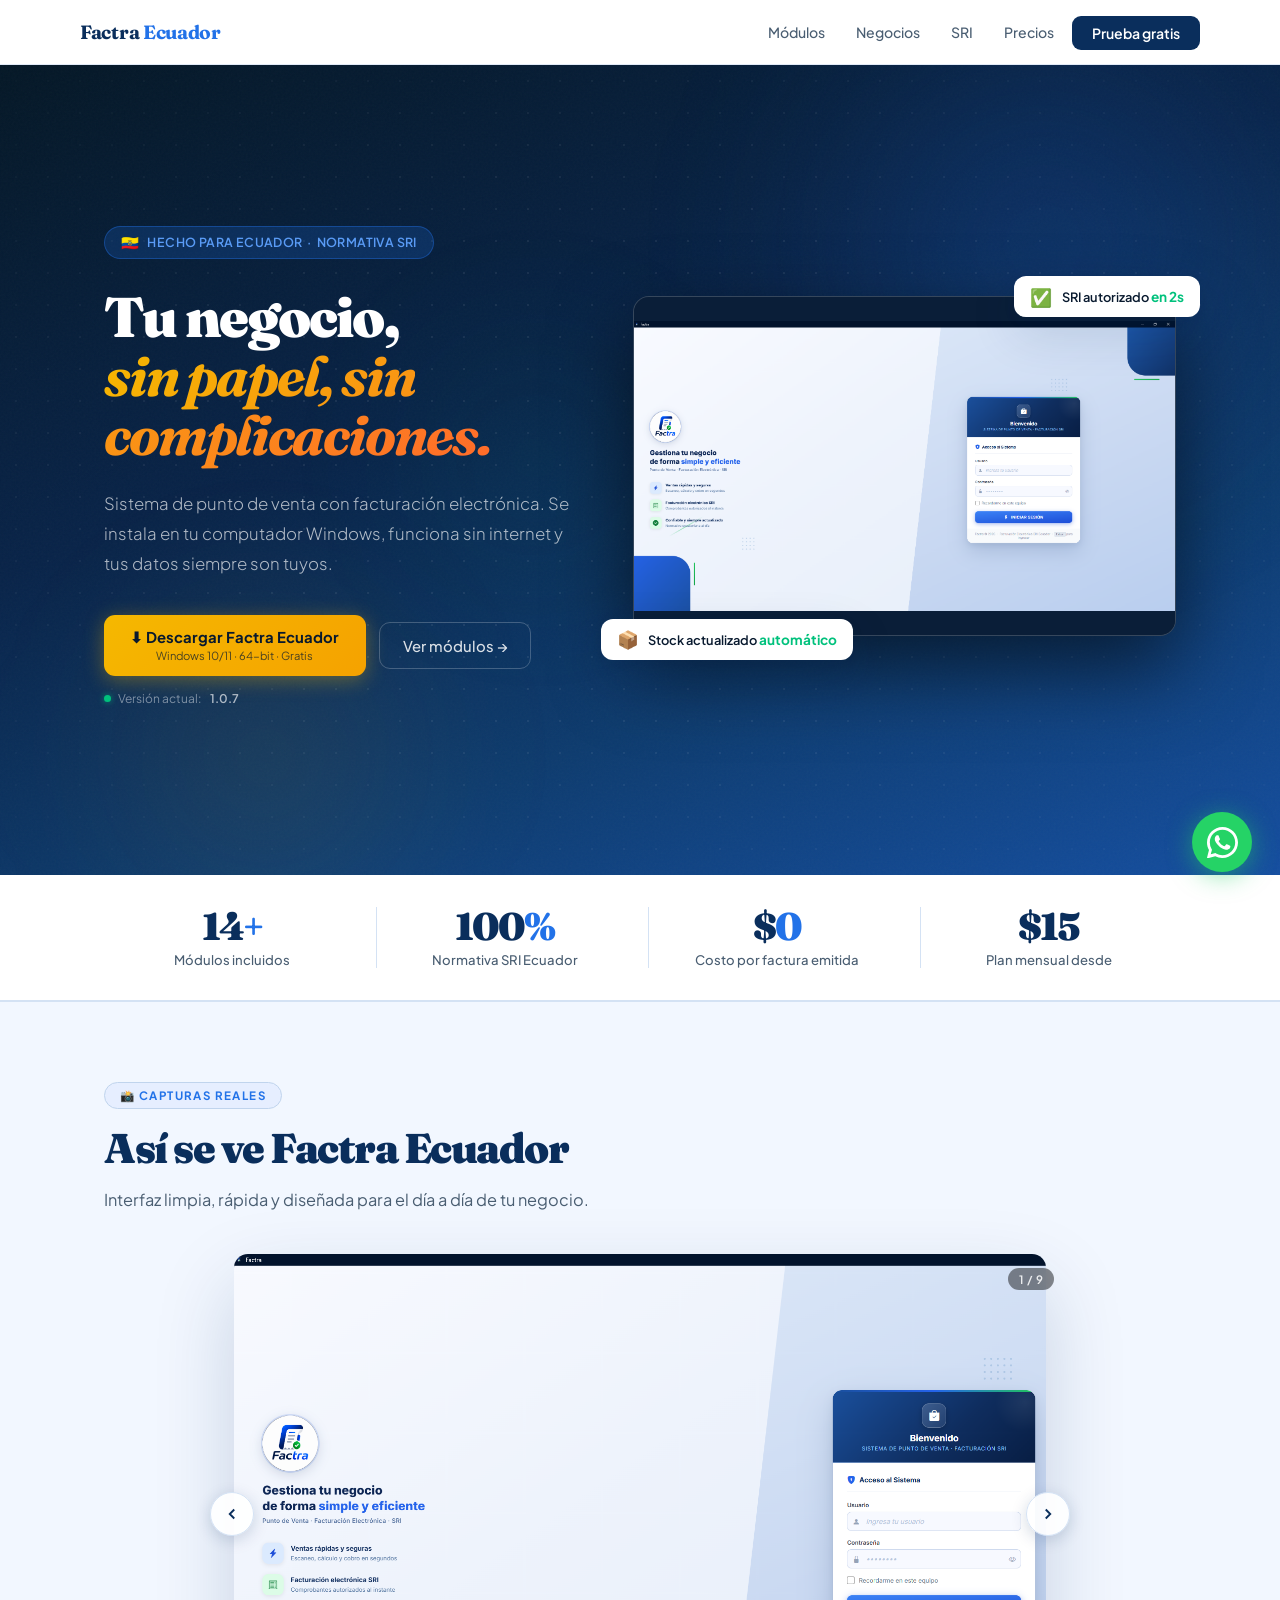
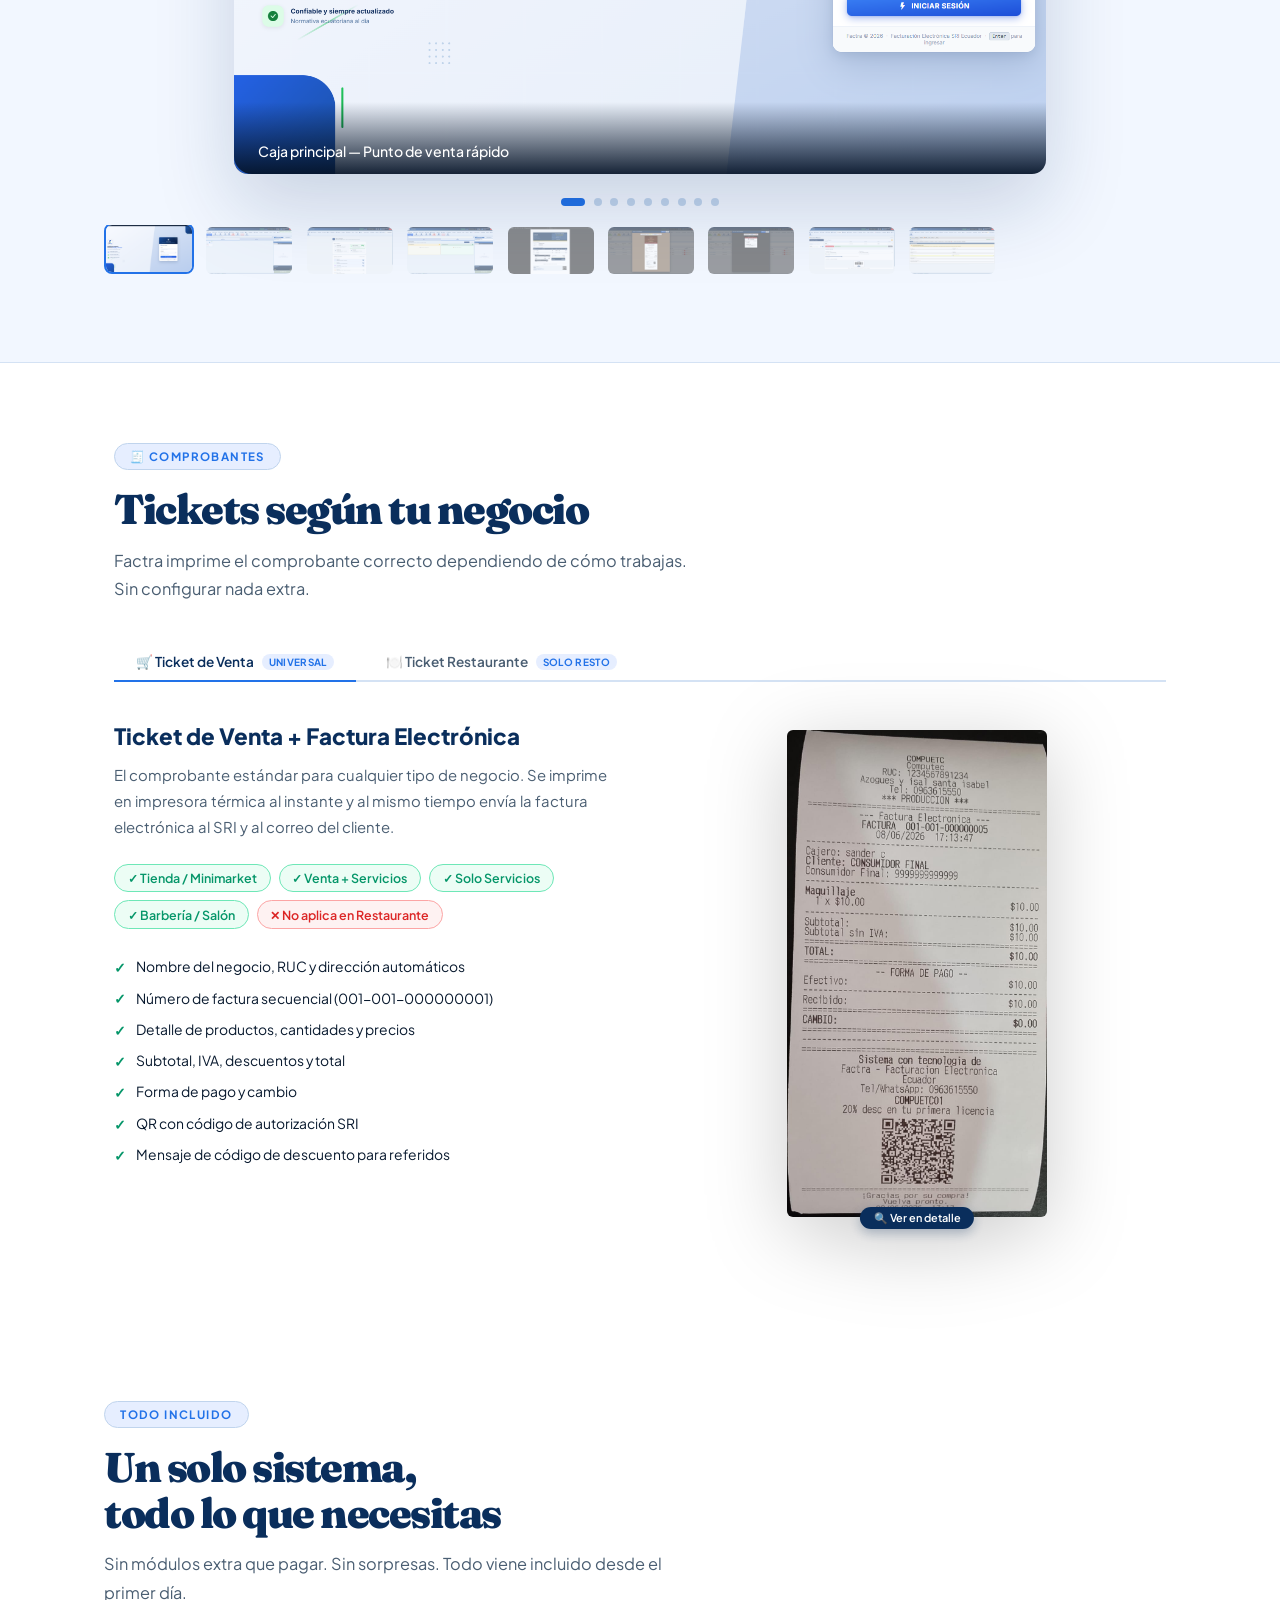
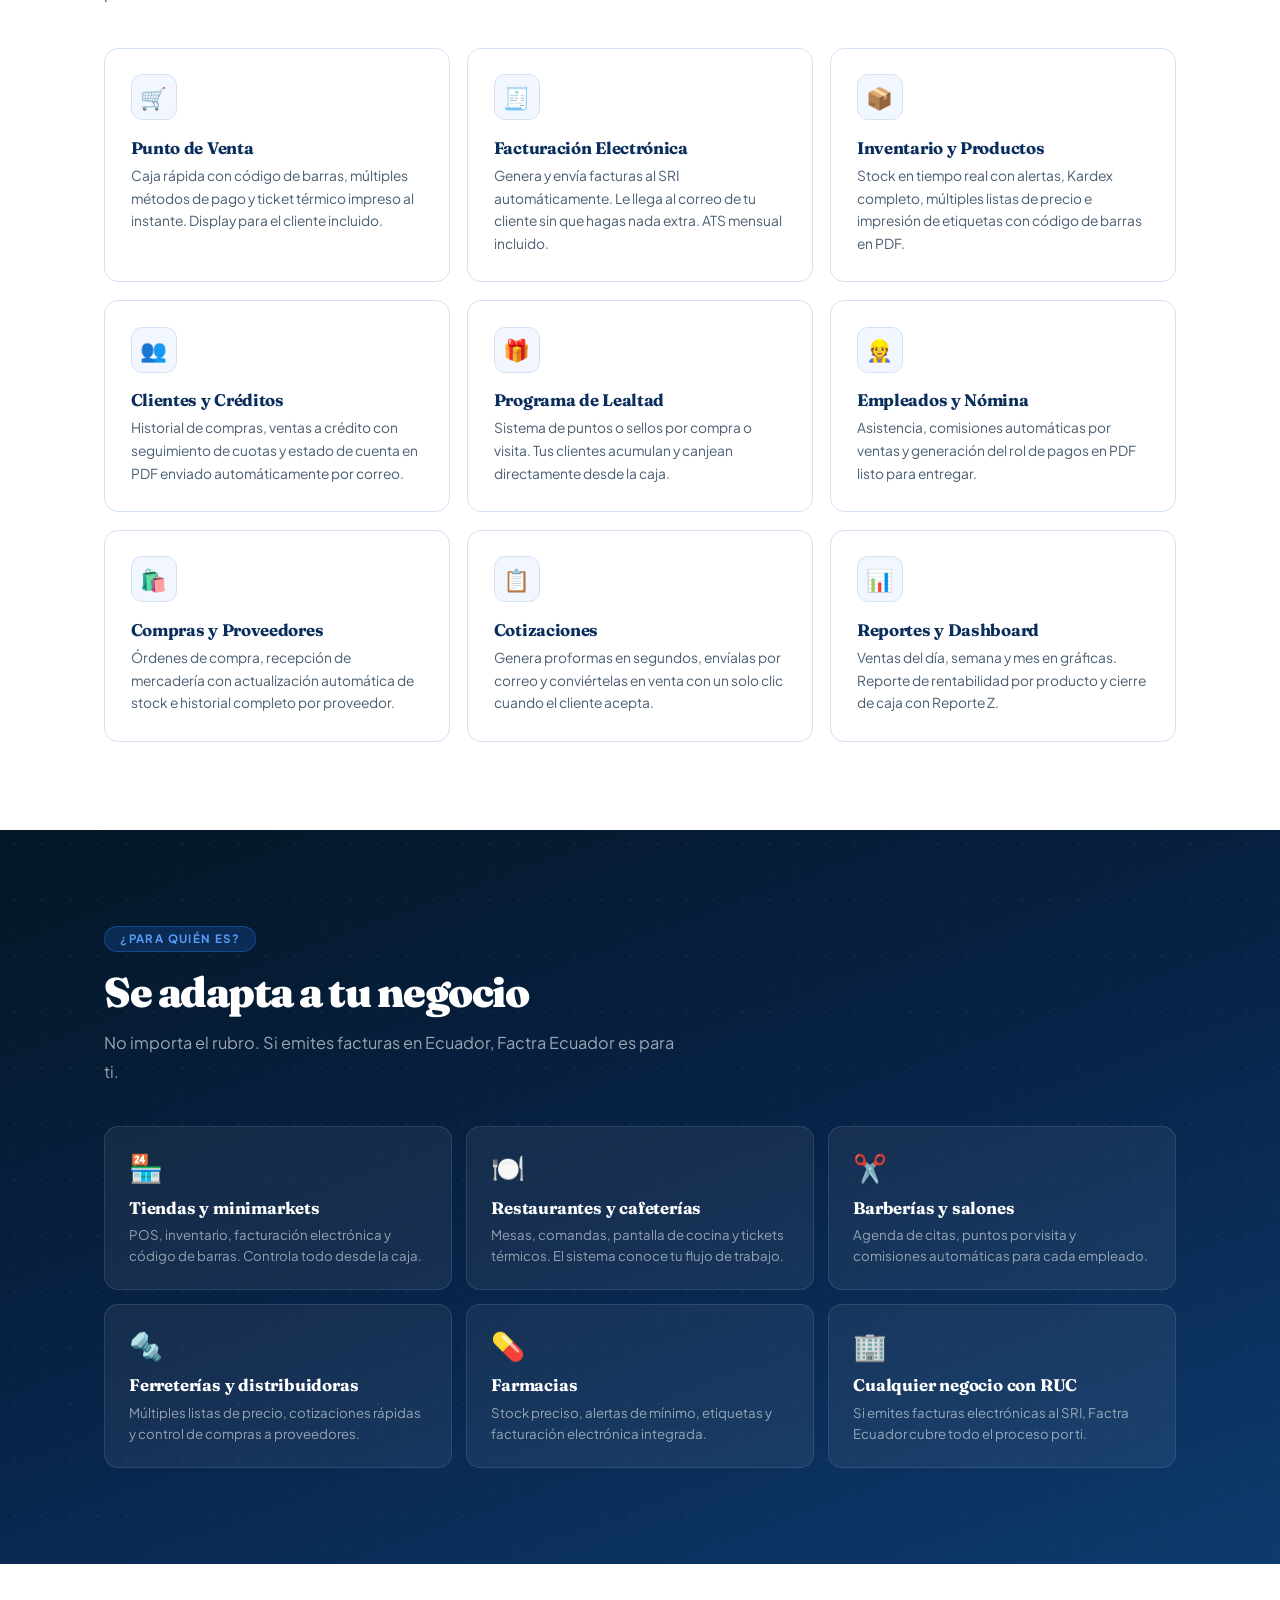
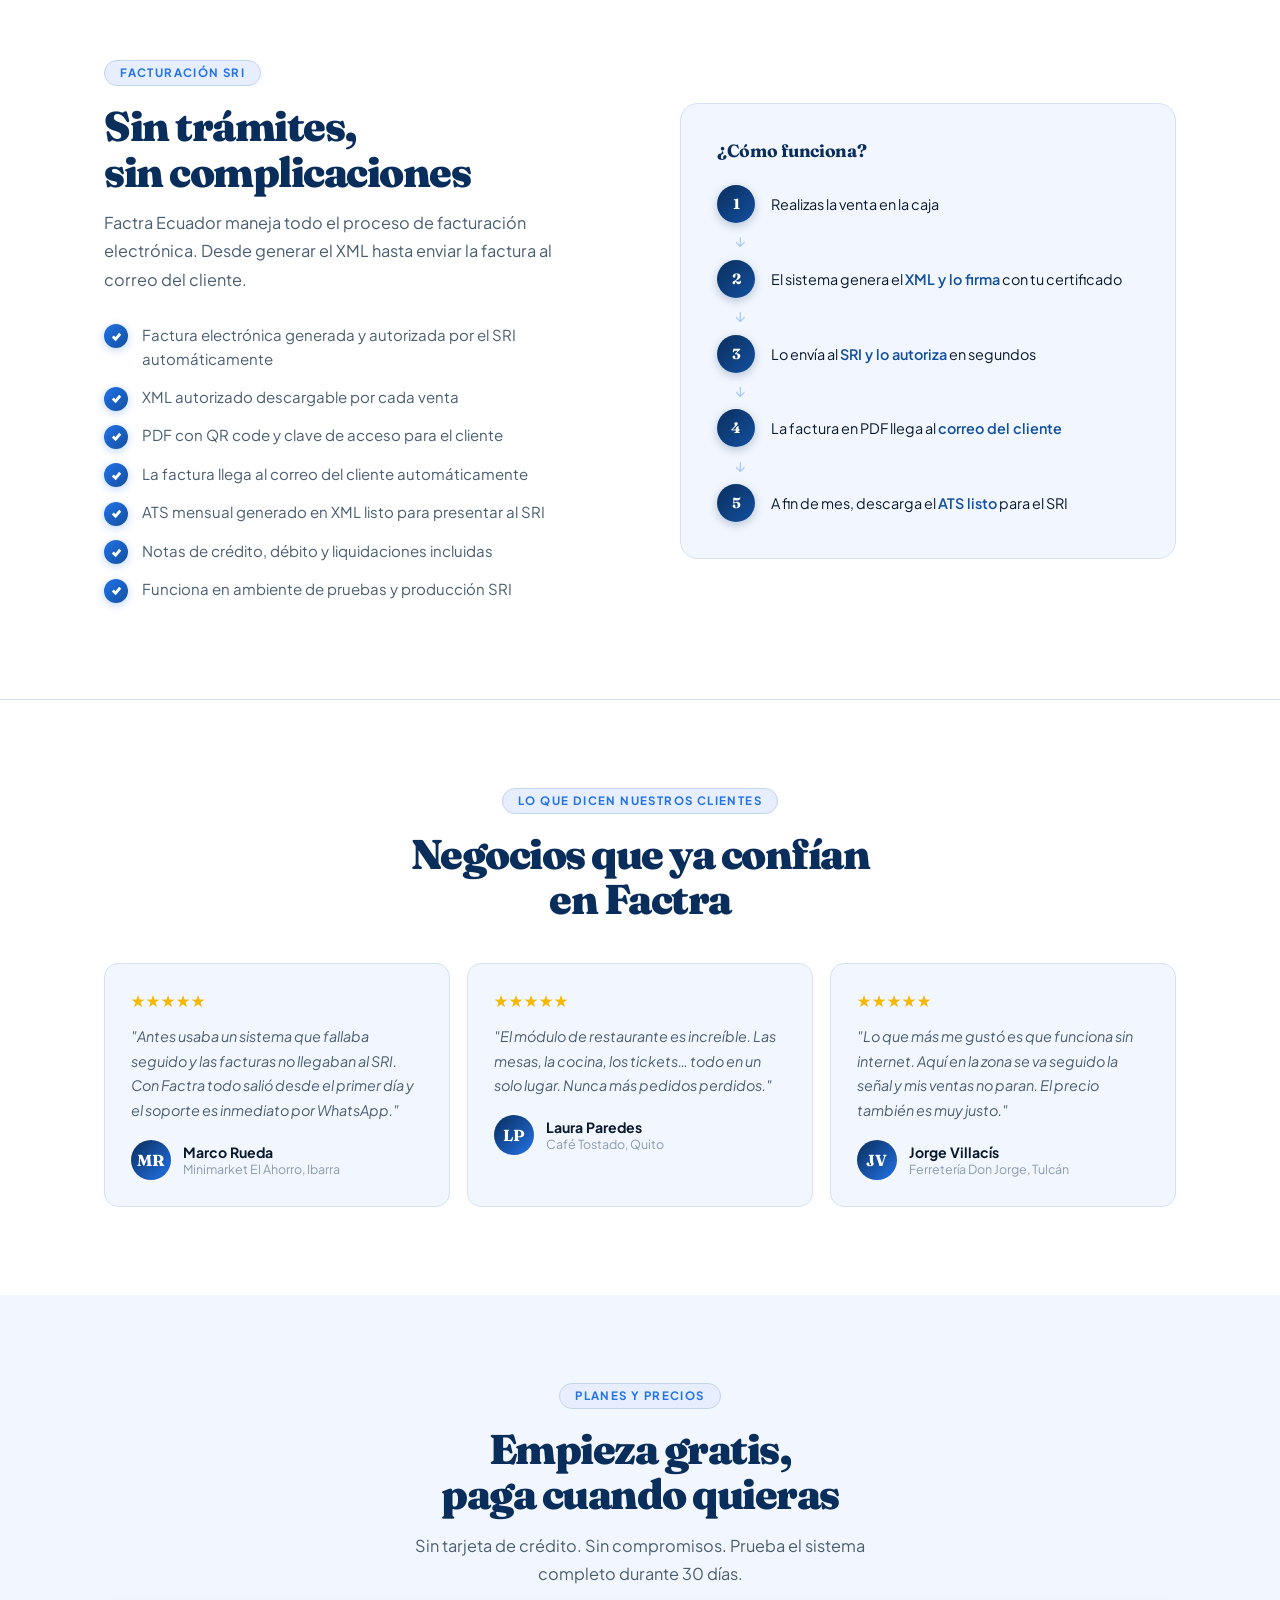
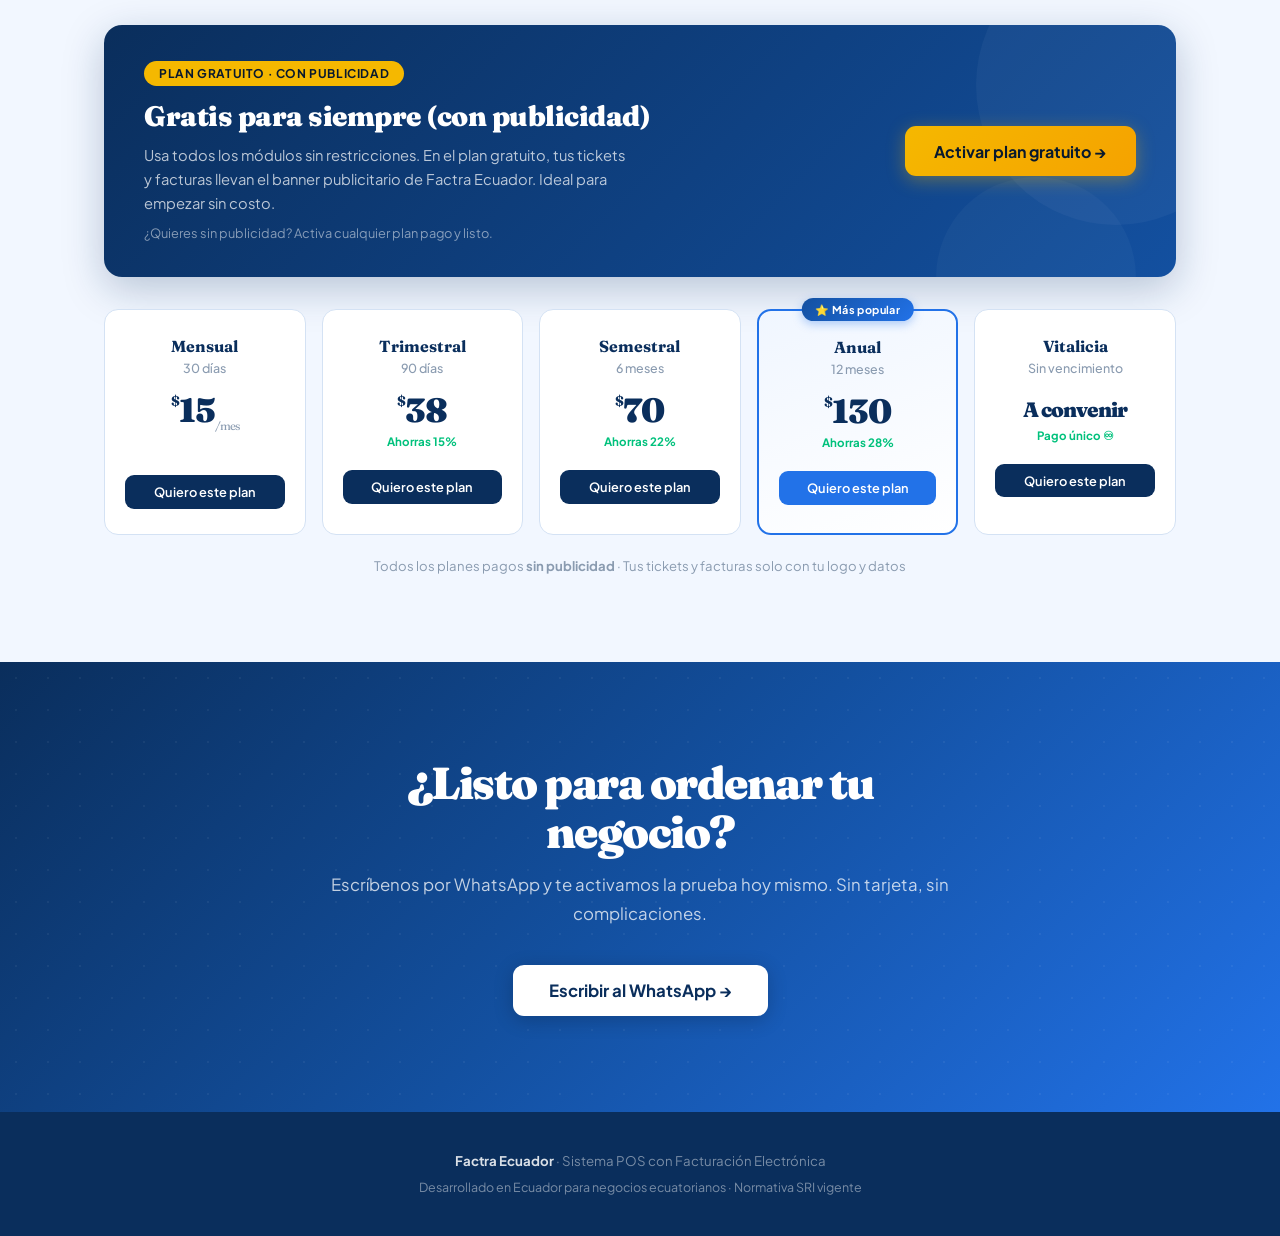
==== index.html @ 4481a654 "Add files via upload" ====
<!DOCTYPE html>
<html lang="es">
<head>
<meta charset="UTF-8">
<meta name="viewport" content="width=device-width, initial-scale=1.0">
<title>Factra Ecuador — Sistema POS con Facturación Electrónica</title>
<link href="https://fonts.googleapis.com/css2?family=Plus+Jakarta+Sans:ital,wght@0,300;0,400;0,500;0,600;0,700;0,800;1,300&family=Fraunces:ital,opsz,wght@0,9..144,300;0,9..144,700;0,9..144,900;1,9..144,700&display=swap" rel="stylesheet">
<style>
*{margin:0;padding:0;box-sizing:border-box}
:root{
  --azul:#0A2E5C;
  --azul2:#1350A0;
  --azul3:#2272E8;
  --azul4:#5A9BF5;
  --acento:#F5B800;
  --acento2:#FF6B2B;
  --claro:#F2F7FF;
  --claro2:#E6EEFF;
  --texto:#08192E;
  --texto2:#4A5E72;
  --texto3:#8A9BB0;
  --blanco:#FFFFFF;
  --borde:#D4E2F4;
  --borde2:#C0D4ED;
  --verde:#00C17C;
  --shadow-sm:0 1px 3px rgba(10,46,92,.08),0 1px 2px rgba(10,46,92,.06);
  --shadow-md:0 4px 16px rgba(10,46,92,.1),0 2px 6px rgba(10,46,92,.06);
  --shadow-lg:0 16px 48px rgba(10,46,92,.14),0 4px 12px rgba(10,46,92,.08);
  --shadow-xl:0 32px 80px rgba(10,46,92,.18);
  --r:14px;
}
html{scroll-behavior:smooth}
body{font-family:'Plus Jakarta Sans',sans-serif;color:var(--texto);background:var(--blanco);overflow-x:hidden;-webkit-font-smoothing:antialiased}

/* ── NAV ─────────────────────────────────────────── */
nav{
  position:sticky;top:0;z-index:200;
  background:rgba(255,255,255,.92);
  backdrop-filter:blur(20px);-webkit-backdrop-filter:blur(20px);
  border-bottom:1px solid rgba(212,226,244,.7);
  padding:0 1.5rem;
}
.nav-inner{max-width:1120px;margin:0 auto;display:flex;align-items:center;justify-content:space-between;height:64px;gap:1rem}
.logo{display:flex;align-items:center;gap:.65rem;text-decoration:none;flex-shrink:0}
.logo img{height:36px;width:auto}
.logo-text{font-family:'Fraunces',serif;font-weight:700;font-size:1.2rem;color:var(--azul);letter-spacing:-.3px}
.logo-text span{color:var(--azul3)}
.nav-links{display:flex;gap:.25rem;list-style:none;align-items:center}
.nav-links a{text-decoration:none;font-size:.88rem;font-weight:500;color:var(--texto2);padding:.45rem .85rem;border-radius:8px;transition:color .18s,background .18s;white-space:nowrap}
.nav-links a:hover{color:var(--azul);background:var(--claro)}
.nav-cta{background:var(--azul)!important;color:#fff!important;padding:.5rem 1.25rem!important;border-radius:9px!important;font-weight:600!important;transition:background .2s,transform .15s,box-shadow .2s!important}
.nav-cta:hover{background:var(--azul2)!important;transform:translateY(-1px)!important;box-shadow:0 4px 14px rgba(10,46,92,.28)!important}
.nav-toggle{display:none;background:none;border:none;cursor:pointer;padding:.4rem;color:var(--azul);border-radius:7px}
.nav-toggle svg{width:22px;height:22px;stroke:currentColor;stroke-width:2;fill:none;display:block}

/* ── HERO ─────────────────────────────────────────── */
.hero{
  position:relative;overflow:hidden;
  background:linear-gradient(160deg,#041726 0%,#082348 40%,#0D3B6E 70%,#144EA0 100%);
  min-height:90vh;display:flex;align-items:center;
}
.hero::before{
  content:'';position:absolute;inset:0;
  background-image:url("data:image/svg+xml,%3Csvg viewBox='0 0 512 512' xmlns='http://www.w3.org/2000/svg'%3E%3Cfilter id='n'%3E%3CfeTurbulence type='fractalNoise' baseFrequency='0.75' numOctaves='4' stitchTiles='stitch'/%3E%3C/filter%3E%3Crect width='100%25' height='100%25' filter='url(%23n)' opacity='1'/%3E%3C/svg%3E");
  opacity:.032;pointer-events:none;z-index:0;
}
.hero-blob{position:absolute;border-radius:50%;filter:blur(80px);pointer-events:none;z-index:0}
.hero-blob-1{width:600px;height:600px;background:radial-gradient(circle,rgba(34,114,232,.22) 0%,transparent 70%);top:-15%;right:-5%}
.hero-blob-2{width:400px;height:400px;background:radial-gradient(circle,rgba(245,184,0,.1) 0%,transparent 70%);bottom:-10%;left:5%}
.hero-blob-3{width:300px;height:300px;background:radial-gradient(circle,rgba(0,193,124,.09) 0%,transparent 70%);top:30%;left:30%}
.hero-dots{
  position:absolute;inset:0;
  background-image:radial-gradient(rgba(255,255,255,.07) 1px,transparent 1px);
  background-size:32px 32px;
  mask-image:radial-gradient(ellipse 80% 80% at 50% 50%,black 40%,transparent 100%);
  pointer-events:none;z-index:0;
}
.hero-inner{
  max-width:1120px;margin:0 auto;padding:4.5rem 1.5rem 5rem;
  display:grid;grid-template-columns:1fr 1.15fr;gap:3.5rem;align-items:center;
  position:relative;z-index:1;width:100%;
}
.hero-badge{
  display:inline-flex;align-items:center;gap:.5rem;
  background:rgba(34,114,232,.2);border:1px solid rgba(34,114,232,.4);
  color:var(--azul4);font-size:.78rem;font-weight:600;padding:.35rem 1rem;
  border-radius:100px;margin-bottom:1.75rem;letter-spacing:.4px;text-transform:uppercase;
}
.hero-badge .flag{font-size:.9rem}
.hero h1{
  font-family:'Fraunces',serif;font-weight:900;
  font-size:3.5rem;line-height:1.06;color:#fff;
  letter-spacing:-2px;margin-bottom:1.5rem;
}
.hero h1 em{
  font-style:italic;font-weight:700;
  background:linear-gradient(135deg,var(--acento) 0%,var(--acento2) 100%);
  -webkit-background-clip:text;-webkit-text-fill-color:transparent;background-clip:text;
}
.hero-sub{
  font-size:1.05rem;line-height:1.8;
  color:rgba(255,255,255,.68);margin-bottom:2.25rem;font-weight:300;
  max-width:500px;
}
.hero-btns{display:flex;gap:.85rem;flex-wrap:wrap;align-items:center}

/* Download btn */
.btn-download{
  background:linear-gradient(135deg,var(--acento) 0%,#F5A200 100%);
  color:var(--texto);font-family:'Plus Jakarta Sans',sans-serif;
  font-weight:700;font-size:.95rem;padding:.85rem 1.65rem;
  border-radius:11px;border:none;cursor:pointer;
  transition:transform .2s,box-shadow .2s;
  text-decoration:none;display:inline-flex;flex-direction:column;
  align-items:center;line-height:1.2;
  box-shadow:0 4px 20px rgba(245,184,0,.35);
}
.btn-download:hover{transform:translateY(-2px);box-shadow:0 8px 32px rgba(245,184,0,.5)}
.btn-download.loading{opacity:.65;pointer-events:none}
.btn-download-main{font-size:.93rem;font-weight:700}
.btn-download-sub{font-size:.7rem;font-weight:400;opacity:.72;margin-top:.15rem}
.btn-ghost{
  background:transparent;color:rgba(255,255,255,.85);
  font-family:'Plus Jakarta Sans',sans-serif;font-weight:500;font-size:.93rem;
  padding:.85rem 1.4rem;border-radius:11px;
  border:1px solid rgba(255,255,255,.22);
  cursor:pointer;transition:background .18s,border-color .18s;
  text-decoration:none;display:inline-block;
}
.btn-ghost:hover{background:rgba(255,255,255,.1);border-color:rgba(255,255,255,.4)}

/* Version badge */
.version-badge{
  display:inline-flex;align-items:center;gap:.45rem;
  font-size:.75rem;color:rgba(255,255,255,.45);margin-top:.9rem;
}
.vdot{width:7px;height:7px;border-radius:50%;background:var(--verde);box-shadow:0 0 6px rgba(0,193,124,.7)}
#version-text{font-weight:600;color:rgba(255,255,255,.65)}

/* Hero visual */
.hero-visual{position:relative}
.hero-screen-wrap{
  border-radius:16px;overflow:hidden;
  box-shadow:0 32px 80px rgba(0,0,0,.55),inset 0 1px 0 rgba(255,255,255,.12);
  border:1px solid rgba(255,255,255,.18);
  background:#0a1e38;
  aspect-ratio:16/10;
  position:relative;
  cursor:pointer;
  transition:transform .25s,box-shadow .25s;
}
.hero-screen-wrap:hover{transform:translateY(-4px) scale(1.01);box-shadow:0 44px 96px rgba(0,0,0,.65),inset 0 1px 0 rgba(255,255,255,.15)}
.hero-screen-wrap::after{
  content:'🔍 clic para ampliar';
  position:absolute;bottom:10px;right:12px;
  background:rgba(0,0,0,.5);color:rgba(255,255,255,.75);
  font-size:.68rem;font-weight:600;padding:.22rem .65rem;
  border-radius:100px;letter-spacing:.3px;
  opacity:0;transition:opacity .2s;pointer-events:none;
  backdrop-filter:blur(4px);z-index:5;
}
.hero-screen-wrap:hover::after{opacity:1}
.hero-screen-track{position:relative;width:100%;height:100%}
.hero-screen-slide{position:absolute;inset:0;opacity:0;transition:opacity .8s ease;pointer-events:none}
.hero-screen-slide.active{opacity:1;pointer-events:auto}
.hero-screen-slide img{width:100%;height:100%;object-fit:contain;display:block;background:#0a1e38}

/* Floating tags */
.mock-tag{
  position:absolute;background:#fff;
  border-radius:12px;padding:.6rem 1rem;
  box-shadow:var(--shadow-lg);
  display:flex;align-items:center;gap:.6rem;
  font-size:.8rem;font-weight:600;color:var(--texto);
  white-space:nowrap;
}
.mock-tag-icon{font-size:1.1rem}
.mock-tag.left{bottom:-1.5rem;left:-2rem}
.mock-tag.right{top:-1.25rem;right:-1.5rem}
.mock-tag .tag-val{color:var(--verde);font-weight:700;font-size:.85rem}

/* ── STATS BAR ─────────────────────────────────────── */
.stats-bar{background:#fff;border-bottom:1px solid var(--borde);box-shadow:0 2px 0 rgba(10,46,92,.04)}
.stats-inner{
  max-width:1120px;margin:0 auto;
  padding:2rem 1.5rem;
  display:grid;grid-template-columns:repeat(4,1fr);
  gap:1rem;text-align:center;
}
.stat-divider{border-left:1px solid var(--borde)}
.stat-n{font-family:'Fraunces',serif;font-weight:900;font-size:2.4rem;color:var(--azul);letter-spacing:-2px;line-height:1}
.stat-n span{color:var(--azul3)}
.stat-l{font-size:.82rem;color:var(--texto2);margin-top:.35rem;font-weight:500}

/* ── GALERÍA / CARRUSEL ─────────────────────────────── */
.galeria-section{background:var(--claro);padding:5rem 0;border-top:1px solid var(--borde)}
.galeria-inner{max-width:1120px;margin:0 auto;padding:0 1.5rem}

.carousel-wrap{position:relative;margin-top:2.5rem;max-width:860px;margin-left:auto;margin-right:auto;padding:0 24px}
.carousel-track-outer{overflow:hidden;border-radius:14px;box-shadow:var(--shadow-xl)}
.carousel-track{display:flex;transition:transform .55s cubic-bezier(.4,0,.2,1);will-change:transform}
.carousel-slide{min-width:100%;position:relative;background:#0a1e38;cursor:pointer;flex-shrink:0}
.carousel-slide img{width:100%;height:auto;max-height:520px;object-fit:contain;display:block;border-radius:14px;background:#0d1f3c}
.carousel-slide::after{
  content:'🔍 clic para ampliar';
  position:absolute;bottom:12px;right:14px;
  background:rgba(0,0,0,.5);color:rgba(255,255,255,.8);
  font-size:.7rem;font-weight:600;padding:.22rem .7rem;
  border-radius:100px;opacity:0;transition:opacity .2s;
  pointer-events:none;backdrop-filter:blur(4px);
}
.carousel-slide:hover::after{opacity:1}
.carousel-cap{
  position:absolute;bottom:0;left:0;right:0;
  background:linear-gradient(to top,rgba(4,18,38,.92) 0%,transparent 100%);
  color:#fff;font-size:.88rem;font-weight:500;
  padding:2.5rem 1.5rem .9rem;border-radius:0 0 18px 18px;
  pointer-events:none;
}
.carousel-btn{
  position:absolute;top:50%;transform:translateY(-50%);
  width:44px;height:44px;border-radius:50%;
  background:rgba(255,255,255,.92);
  border:1.5px solid var(--borde);
  display:flex;align-items:center;justify-content:center;
  cursor:pointer;z-index:10;
  box-shadow:0 4px 16px rgba(10,46,92,.18);
  transition:background .18s,transform .18s,box-shadow .18s;
  color:var(--azul);
}
.carousel-btn:hover{background:#fff;transform:translateY(-50%) scale(1.08);box-shadow:0 8px 28px rgba(10,46,92,.28)}
.carousel-btn svg{width:18px;height:18px;stroke:currentColor;stroke-width:2.5;fill:none}
.carousel-btn.prev{left:0px}
.carousel-btn.next{right:0px}
.carousel-dots{display:flex;justify-content:center;gap:.55rem;margin-top:1.5rem}
.cdot{width:8px;height:8px;border-radius:50%;background:var(--borde2);border:none;cursor:pointer;padding:0;transition:background .25s,transform .25s,width .25s}
.cdot.active{background:var(--azul3);width:24px;border-radius:4px}
.carousel-thumbs{display:flex;gap:.65rem;margin-top:1.2rem;overflow-x:auto;padding-bottom:.4rem;scrollbar-width:thin;scrollbar-color:var(--borde2) transparent}
.carousel-thumbs::-webkit-scrollbar{height:4px}
.carousel-thumbs::-webkit-scrollbar-track{background:transparent}
.carousel-thumbs::-webkit-scrollbar-thumb{background:var(--borde2);border-radius:2px}
.cthumb{flex-shrink:0;width:90px;aspect-ratio:16/9;border-radius:8px;overflow:hidden;border:2px solid transparent;cursor:pointer;transition:border-color .2s,opacity .2s,transform .2s;opacity:.55}
.cthumb img{width:100%;height:100%;object-fit:cover;display:block}
.cthumb.active{border-color:var(--azul3);opacity:1;transform:translateY(-2px)}
.cthumb:hover{opacity:.85}
.carousel-counter{
  position:absolute;top:14px;right:16px;
  background:rgba(0,0,0,.45);color:rgba(255,255,255,.85);
  font-size:.72rem;font-weight:600;padding:.22rem .7rem;
  border-radius:100px;letter-spacing:.3px;pointer-events:none;z-index:5;
  backdrop-filter:blur(6px);
}

/* Lightbox */
.lightbox{display:none;position:fixed;inset:0;background:rgba(4,18,38,.92);z-index:2000;align-items:center;justify-content:center;padding:1rem;backdrop-filter:blur(8px)}
.lightbox.open{display:flex}
.lightbox img{max-width:92vw;max-height:88vh;border-radius:12px;box-shadow:0 32px 80px rgba(0,0,0,.6);display:block;object-fit:contain}
.lightbox-close{position:fixed;top:1.25rem;right:1.5rem;background:rgba(255,255,255,.12);border:1px solid rgba(255,255,255,.2);color:#fff;font-size:1.4rem;width:40px;height:40px;border-radius:50%;cursor:pointer;display:flex;align-items:center;justify-content:center;transition:background .18s}
.lightbox-close:hover{background:rgba(255,255,255,.25)}

/* ── SECTIONS ─────────────────────────────────────── */
.tickets-section{background:#fff;padding:5rem 0;border-top:1px solid var(--borde)}
.tickets-inner{max-width:1100px;margin:0 auto;padding:0 1.5rem}
.tickets-tabs{display:flex;gap:.5rem;margin-top:2.5rem;border-bottom:2px solid var(--borde);flex-wrap:wrap}
.ttab{padding:.6rem 1.4rem;font-size:.85rem;font-weight:600;border:none;background:none;cursor:pointer;color:var(--texto2);border-bottom:2.5px solid transparent;margin-bottom:-2px;transition:color .18s,border-color .18s;font-family:'Plus Jakarta Sans',sans-serif;display:flex;align-items:center;gap:.45rem;border-radius:8px 8px 0 0}
.ttab:hover{color:var(--azul)}
.ttab.active{color:var(--azul);border-bottom-color:var(--azul3)}
.ttab-badge{font-size:.62rem;font-weight:700;padding:.1rem .45rem;border-radius:100px;background:var(--claro2);color:var(--azul3);letter-spacing:.3px;text-transform:uppercase}
.ticket-panel{display:none}
.ticket-panel.active{display:grid;grid-template-columns:1fr 1fr;gap:3.5rem;align-items:start;padding:2.5rem 0 1rem}
.ticket-info h3{font-size:1.4rem;font-weight:800;color:var(--azul);margin-bottom:.75rem;line-height:1.25}
.ticket-info p{font-size:.93rem;color:var(--texto2);line-height:1.75;margin-bottom:1.5rem}
.ticket-negocios{display:flex;flex-wrap:wrap;gap:.5rem;margin-bottom:1.8rem}
.tneg{display:inline-flex;align-items:center;gap:.35rem;font-size:.78rem;font-weight:600;padding:.32rem .8rem;border-radius:100px;border:1.5px solid}
.tneg.ok{color:#059669;border-color:#6ee7b7;background:#ecfdf5}
.tneg.no{color:#dc2626;border-color:#fca5a5;background:#fef2f2}
.ticket-features{list-style:none;padding:0;margin:0;display:flex;flex-direction:column;gap:.6rem}
.ticket-features li{display:flex;align-items:flex-start;gap:.65rem;font-size:.87rem;color:var(--texto);line-height:1.5}
.ticket-features li::before{content:'\2713';color:#059669;font-weight:800;flex-shrink:0;margin-top:.05rem}
.ticket-preview{display:flex;justify-content:center;padding-top:.5rem}
.ticket-img-wrap{position:relative;max-width:260px;width:100%;filter:drop-shadow(0 16px 40px rgba(0,0,0,.2));cursor:pointer;transition:transform .22s}
.ticket-img-wrap:hover{transform:scale(1.03)}
.ticket-img-wrap img{width:100%;height:auto;display:block;border-radius:6px}
.ticket-img-hint{position:absolute;bottom:-12px;left:50%;transform:translateX(-50%);background:var(--azul);color:#fff;font-size:.68rem;font-weight:600;padding:.25rem .85rem;border-radius:100px;white-space:nowrap;box-shadow:0 4px 12px rgba(10,46,92,.28)}

.section{max-width:1120px;margin:0 auto;padding:5.5rem 1.5rem}
.section-tag{
  display:inline-flex;align-items:center;gap:.4rem;
  font-size:.72rem;font-weight:700;letter-spacing:1.4px;text-transform:uppercase;
  color:var(--azul3);background:var(--claro2);
  border:1px solid var(--borde2);padding:.3rem .95rem;
  border-radius:100px;margin-bottom:1.1rem;
}
.section-title{
  font-family:'Fraunces',serif;font-weight:900;font-size:2.6rem;
  letter-spacing:-1.5px;color:var(--azul);line-height:1.1;
  margin-bottom:.85rem;
}
.section-sub{font-size:1.02rem;color:var(--texto2);line-height:1.75;max-width:580px;font-weight:400}

/* ── MÓDULOS ─────────────────────────────────────── */
.modulos-grid{display:grid;grid-template-columns:repeat(3,1fr);gap:1.1rem;margin-top:2.5rem}
.mod-card{
  background:#fff;border:1.5px solid var(--borde);
  border-radius:var(--r);padding:1.6rem;
  transition:border-color .22s,box-shadow .22s,transform .22s;
  cursor:default;position:relative;overflow:hidden;
}
.mod-card::after{content:'';position:absolute;inset:0;background:linear-gradient(135deg,var(--claro2) 0%,transparent 60%);opacity:0;transition:opacity .22s;pointer-events:none}
.mod-card:hover{border-color:var(--azul3);box-shadow:0 8px 32px rgba(34,114,232,.12);transform:translateY(-3px)}
.mod-card:hover::after{opacity:1}
.mod-icon{width:46px;height:46px;border-radius:11px;background:var(--claro);border:1px solid var(--borde);display:flex;align-items:center;justify-content:center;margin-bottom:1.1rem;font-size:1.35rem}
.mod-title{font-family:'Fraunces',serif;font-weight:700;font-size:1.05rem;color:var(--azul);margin-bottom:.45rem;letter-spacing:-.3px}
.mod-desc{font-size:.86rem;color:var(--texto2);line-height:1.65}

/* ── NEGOCIOS ─────────────────────────────────────── */
.negocios-section{
  background:linear-gradient(160deg,#041726 0%,#082348 50%,#0D3B6E 100%);
  padding:6rem 0;position:relative;overflow:hidden;
}
.negocios-section::before{content:'';position:absolute;inset:0;background-image:radial-gradient(rgba(255,255,255,.05) 1px,transparent 1px);background-size:28px 28px;pointer-events:none}
.negocios-inner{max-width:1120px;margin:0 auto;padding:0 1.5rem;position:relative;z-index:1}
.negocios-inner .section-title{color:#fff}
.negocios-inner .section-sub{color:rgba(255,255,255,.6)}
.negocios-inner .section-tag{background:rgba(34,114,232,.2);border-color:rgba(34,114,232,.4);color:var(--azul4)}
.negocios-grid{display:grid;grid-template-columns:repeat(3,1fr);gap:.9rem;margin-top:2.5rem}
.neg-card{background:rgba(255,255,255,.06);border:1px solid rgba(255,255,255,.1);border-radius:var(--r);padding:1.4rem 1.5rem;transition:background .2s,border-color .2s,transform .2s}
.neg-card:hover{background:rgba(255,255,255,.11);border-color:rgba(34,114,232,.5);transform:translateY(-3px)}
.neg-emoji{font-size:1.7rem;margin-bottom:.8rem;display:block}
.neg-title{font-family:'Fraunces',serif;font-weight:700;font-size:1.05rem;color:#fff;margin-bottom:.4rem;letter-spacing:-.2px}
.neg-desc{font-size:.83rem;color:rgba(255,255,255,.55);line-height:1.6}

/* ── SRI ─────────────────────────────────────────── */
.sri-section{padding:6rem 0;background:#fff}
.sri-inner{max-width:1120px;margin:0 auto;padding:0 1.5rem;display:grid;grid-template-columns:1fr 1fr;gap:5rem;align-items:center}
.sri-list{list-style:none;margin-top:1.75rem;display:flex;flex-direction:column;gap:.8rem}
.sri-item{display:flex;align-items:flex-start;gap:.85rem;font-size:.94rem;color:var(--texto2);line-height:1.65}
.sri-check{width:24px;height:24px;border-radius:50%;background:linear-gradient(135deg,var(--azul3),var(--azul2));display:flex;align-items:center;justify-content:center;flex-shrink:0;margin-top:.1rem;box-shadow:0 2px 8px rgba(34,114,232,.3)}
.sri-check svg{width:11px;height:11px;stroke:#fff;stroke-width:3;fill:none}
.sri-visual{background:var(--claro);border:1.5px solid var(--borde);border-radius:18px;padding:2.25rem}
.sri-visual-title{font-family:'Fraunces',serif;font-weight:700;font-size:1.1rem;color:var(--azul);margin-bottom:1.5rem;letter-spacing:-.3px}
.sri-steps{display:flex;flex-direction:column;gap:.65rem}
.step{display:flex;align-items:center;gap:1rem}
.step-num{width:38px;height:38px;border-radius:50%;background:linear-gradient(135deg,var(--azul),var(--azul2));color:#fff;display:flex;align-items:center;justify-content:center;font-family:'Fraunces',serif;font-weight:700;font-size:.92rem;flex-shrink:0;box-shadow:0 3px 10px rgba(10,46,92,.25)}
.step-text{font-size:.9rem;color:var(--texto);font-weight:400}
.step-hl{font-weight:600;color:var(--azul2)}
.step-arrow{margin:0 0 0 1.15rem;color:var(--azul4);font-size:1rem;line-height:1;opacity:.5}

/* ── PRECIOS ─────────────────────────────────────── */
.precios-section{background:var(--claro)}
.precios-inner{max-width:1120px;margin:0 auto;padding:5.5rem 1.5rem}
.gratis-card{
  background:linear-gradient(135deg,var(--azul) 0%,var(--azul2) 100%);
  border-radius:18px;padding:2.25rem 2.5rem;
  display:flex;align-items:center;justify-content:space-between;
  gap:2rem;flex-wrap:wrap;margin-bottom:2rem;
  box-shadow:0 12px 40px rgba(10,46,92,.25);
  position:relative;overflow:hidden;
}
.gratis-card::before{content:'';position:absolute;right:-80px;top:-80px;width:280px;height:280px;border-radius:50%;background:rgba(255,255,255,.04)}
.gratis-card::after{content:'';position:absolute;right:40px;bottom:-100px;width:200px;height:200px;border-radius:50%;background:rgba(255,255,255,.03)}
.gratis-tag{background:var(--acento);color:var(--texto);font-weight:700;font-size:.75rem;letter-spacing:.6px;padding:.3rem .95rem;border-radius:100px;display:inline-block;margin-bottom:.85rem;text-transform:uppercase}
.gratis-h{font-family:'Fraunces',serif;font-weight:900;font-size:1.75rem;color:#fff;letter-spacing:-.5px;margin-bottom:.6rem}
.gratis-p{font-size:.92rem;color:rgba(255,255,255,.72);line-height:1.65;max-width:490px}
.gratis-note{font-size:.8rem;color:rgba(255,255,255,.5);margin-top:.6rem}
.gratis-cta{flex-shrink:0;position:relative;z-index:1}

.planes-grid{display:grid;grid-template-columns:repeat(5,1fr);gap:1rem}
.plan-card{
  background:#fff;border:1.5px solid var(--borde);
  border-radius:var(--r);padding:1.6rem 1.25rem;
  text-align:center;transition:border-color .22s,transform .22s,box-shadow .22s;
  position:relative;
}
.plan-card:hover{border-color:var(--azul3);transform:translateY(-3px);box-shadow:var(--shadow-md)}
.plan-card.popular{border-color:var(--azul3);border-width:2px;background:linear-gradient(160deg,#F0F6FF,#fff)}
.plan-popular-badge{
  position:absolute;top:-13px;left:50%;transform:translateX(-50%);
  background:linear-gradient(135deg,var(--azul2),var(--azul3));
  color:#fff;font-size:.68rem;font-weight:700;
  padding:.28rem .85rem;border-radius:100px;white-space:nowrap;
  letter-spacing:.4px;box-shadow:0 3px 10px rgba(34,114,232,.35);
}
.plan-name{font-family:'Fraunces',serif;font-weight:700;font-size:1rem;color:var(--azul);margin-bottom:.25rem}
.plan-dur{font-size:.78rem;color:var(--texto3);margin-bottom:1.1rem;font-weight:500}
.plan-price{font-family:'Fraunces',serif;font-weight:900;font-size:2.1rem;color:var(--azul);letter-spacing:-1px;line-height:1}
.plan-price sup{font-size:.9rem;vertical-align:top;margin-top:.35rem;font-weight:700}
.plan-price sub{font-size:.72rem;font-weight:400;color:var(--texto3)}
.plan-save{font-size:.72rem;color:var(--verde);font-weight:700;margin-top:.45rem;min-height:1rem}

/* Botón en cada plan */
.plan-btn{
  display:block;margin-top:1.25rem;
  background:var(--azul);color:#fff;
  font-family:'Plus Jakarta Sans',sans-serif;font-weight:600;font-size:.8rem;
  padding:.55rem .85rem;border-radius:9px;
  text-decoration:none;text-align:center;
  transition:background .18s,transform .15s;
  cursor:pointer;border:none;width:100%;
}
.plan-btn:hover{background:var(--azul2);transform:translateY(-1px)}
.plan-card.popular .plan-btn{background:var(--azul3)}
.plan-card.popular .plan-btn:hover{background:var(--azul2)}

/* Gratis plan btn */
.plan-btn-gratis{
  display:block;margin-top:1.25rem;
  background:transparent;color:var(--texto3);
  font-family:'Plus Jakarta Sans',sans-serif;font-weight:600;font-size:.8rem;
  padding:.55rem .85rem;border-radius:9px;
  border:1.5px solid var(--borde);
  text-decoration:none;text-align:center;
  transition:border-color .18s,color .18s;
  cursor:pointer;width:100%;
}
.plan-btn-gratis:hover{border-color:var(--azul3);color:var(--azul)}

/* ── TESTIMONIOS ─────────────────────────────────── */
.testi-section{background:#fff;padding:5.5rem 0;border-top:1px solid var(--borde)}
.testi-inner{max-width:1120px;margin:0 auto;padding:0 1.5rem}
.testi-grid{display:grid;grid-template-columns:repeat(3,1fr);gap:1.1rem;margin-top:2.5rem}
.testi-card{background:var(--claro);border:1.5px solid var(--borde);border-radius:var(--r);padding:1.6rem}
.testi-stars{color:var(--acento);font-size:1rem;margin-bottom:.85rem;letter-spacing:1px}
.testi-text{font-size:.9rem;color:var(--texto2);line-height:1.7;margin-bottom:1.1rem;font-style:italic}
.testi-author{display:flex;align-items:center;gap:.75rem}
.testi-avatar{width:40px;height:40px;border-radius:50%;background:linear-gradient(135deg,var(--azul),var(--azul3));display:flex;align-items:center;justify-content:center;font-family:'Fraunces',serif;font-weight:700;font-size:1rem;color:#fff;flex-shrink:0}
.testi-name{font-weight:700;font-size:.88rem;color:var(--texto)}
.testi-biz{font-size:.78rem;color:var(--texto3)}

/* ── CTA FINAL ─────────────────────────────────── */
.cta-section{
  background:linear-gradient(135deg,#0A2E5C 0%,#1350A0 50%,#2272E8 100%);
  padding:6rem 1.5rem;text-align:center;position:relative;overflow:hidden;
}
.cta-section::before{content:'';position:absolute;inset:0;background-image:radial-gradient(rgba(255,255,255,.05) 1px,transparent 1px);background-size:32px 32px;pointer-events:none}
.cta-inner{max-width:620px;margin:0 auto;position:relative;z-index:1}
.cta-section .section-title{color:#fff;font-size:2.8rem}
.cta-section p{color:rgba(255,255,255,.75);font-size:1.05rem;margin-bottom:2.25rem;line-height:1.75}
.btn-white{
  background:#fff;color:var(--azul);
  font-family:'Plus Jakarta Sans',sans-serif;font-weight:700;font-size:1.05rem;
  padding:.95rem 2.25rem;border-radius:11px;border:none;cursor:pointer;
  transition:transform .2s,box-shadow .2s;text-decoration:none;display:inline-block;
  box-shadow:0 4px 20px rgba(0,0,0,.2);
}
.btn-white:hover{transform:translateY(-2px);box-shadow:0 10px 32px rgba(0,0,0,.28)}

/* ── FOOTER ─────────────────────────────────────── */
footer{background:var(--azul);color:rgba(255,255,255,.45);text-align:center;padding:2.25rem 1.5rem;font-size:.83rem;line-height:1.9}
footer strong{color:rgba(255,255,255,.85)}
footer a{color:rgba(255,255,255,.5);text-decoration:none}
footer a:hover{color:var(--acento)}

/* ── BUTTONS ─────────────────────────────────────── */
.btn-primary{
  background:linear-gradient(135deg,var(--acento),#F5A200);
  color:var(--texto);font-family:'Plus Jakarta Sans',sans-serif;font-weight:700;
  font-size:1rem;padding:.9rem 1.85rem;border-radius:11px;border:none;
  cursor:pointer;transition:transform .2s,box-shadow .2s;
  text-decoration:none;display:inline-block;
  box-shadow:0 4px 18px rgba(245,184,0,.35);
}
.btn-primary:hover{transform:translateY(-2px);box-shadow:0 8px 28px rgba(245,184,0,.5)}

/* ── WHATSAPP FAB ───────────────────────────────── */
.wa-fab{
  position:fixed;bottom:1.75rem;right:1.75rem;z-index:300;
  background:#25D366;color:#fff;width:60px;height:60px;
  border-radius:50%;display:flex;align-items:center;justify-content:center;
  box-shadow:0 4px 24px rgba(37,211,102,.5);text-decoration:none;
  transition:transform .2s,box-shadow .2s;
}
.wa-fab:hover{transform:scale(1.1);box-shadow:0 8px 32px rgba(37,211,102,.65)}
.wa-fab svg{width:31px;height:31px;fill:#fff}

/* ── ANIMATIONS ─────────────────────────────────── */
@keyframes fadeUp{from{opacity:0;transform:translateY(28px)}to{opacity:1;transform:translateY(0)}}
@keyframes float{0%,100%{transform:translateY(0)}50%{transform:translateY(-8px)}}
.hero-content{animation:fadeUp .75s ease both}
.hero-visual{animation:fadeUp .75s .18s ease both}
.mock-tag.left{animation:float 4s ease-in-out infinite}
.mock-tag.right{animation:float 4s .8s ease-in-out infinite}

/* ── RESPONSIVE ─────────────────────────────────── */
@media(max-width:1024px){
  .planes-grid{grid-template-columns:repeat(3,1fr)}
  .hero h1{font-size:3rem}
}
@media(max-width:960px){
  .hero-inner{grid-template-columns:1fr;gap:2.5rem;padding:3.5rem 1.5rem 4rem;text-align:center}
  .hero h1{font-size:2.75rem}
  .hero-sub{margin:0 auto 2rem;max-width:480px}
  .hero-btns{justify-content:center}
  .version-badge{justify-content:center}
  .hero-visual{display:none}
  .modulos-grid{grid-template-columns:1fr 1fr}
  .negocios-grid{grid-template-columns:1fr 1fr}
  .planes-grid{grid-template-columns:1fr 1fr;gap:.85rem}
  .sri-inner{grid-template-columns:1fr;gap:2.5rem}
  .stats-inner{grid-template-columns:1fr 1fr}
  .nav-links{display:none}
  .nav-toggle{display:flex}
  .testi-grid{grid-template-columns:1fr 1fr}
  .section-title{font-size:2.2rem}
  .ticket-panel.active{grid-template-columns:1fr}
  .ticket-preview{order:-1}
  .ticket-img-wrap{max-width:200px;margin:0 auto}
}
@media(max-width:640px){
  .hero-inner{padding:3rem 1.25rem 3.5rem}
  .hero h1{font-size:2.15rem;letter-spacing:-1.2px}
  .hero-sub{font-size:.95rem}
  .hero-badge{font-size:.72rem;padding:.3rem .85rem}
  .modulos-grid,.negocios-grid,.testi-grid{grid-template-columns:1fr}
  .planes-grid{grid-template-columns:1fr 1fr;gap:.7rem}
  .plan-card{padding:1.25rem 1rem}
  .plan-price{font-size:1.8rem}
  .gratis-card{flex-direction:column;padding:1.75rem 1.5rem}
  .section-title{font-size:1.9rem;letter-spacing:-1px}
  .section{padding:4rem 1.25rem}
  .tickets-section,.testi-section,.sri-section{padding:3.5rem 0}
  .tickets-inner,.testi-inner,.negocios-inner,.galeria-inner{padding:0 1.25rem}
  .carousel-wrap{padding:0 20px}
  .stats-inner{grid-template-columns:1fr 1fr;gap:.75rem;padding:1.5rem 1.25rem}
  .stat-n{font-size:2rem}
  .cta-section{padding:4rem 1.25rem}
  .cta-section .section-title{font-size:1.85rem}
  .cta-section p{font-size:.95rem}
  .carousel-btn.prev{left:0}
  .carousel-btn.next{right:0}
  .carousel-btn{width:36px;height:36px}
  .carousel-slide img{max-height:320px}
  .carousel-thumbs{display:none}
  .nav-inner{height:58px}
}
@media(max-width:400px){
  .hero h1{font-size:1.9rem}
  .planes-grid{grid-template-columns:1fr}
  .hero-btns{flex-direction:column;align-items:stretch}
  .btn-download,.btn-ghost{text-align:center;justify-content:center}
}
/* Mobile nav */
.nav-links.open{
  display:flex!important;flex-direction:column;
  position:absolute;top:100%;left:0;right:0;
  background:#fff;padding:1rem 1.5rem 1.5rem;
  border-bottom:1px solid var(--borde);gap:.15rem;z-index:199;
  box-shadow:0 8px 24px rgba(10,46,92,.1);
}
.nav-links.open a{border-radius:8px;padding:.65rem 1rem}
</style>
<!-- Vercel Web Analytics -->
<script>window.va = window.va || function () { (window.vaq = window.vaq || []).push(arguments); };</script>
<script defer src="/_vercel/insights/script.js"></script>
</head>
<body>

<!-- WHATSAPP FAB -->
<a class="wa-fab" id="wa-fab" href="#" target="_blank" rel="noopener" title="Escríbenos por WhatsApp">
  <svg viewBox="0 0 24 24" xmlns="http://www.w3.org/2000/svg"><path d="M17.472 14.382c-.297-.149-1.758-.867-2.03-.967-.273-.099-.471-.148-.67.15-.197.297-.767.966-.94 1.164-.173.199-.347.223-.644.075-.297-.15-1.255-.463-2.39-1.475-.883-.788-1.48-1.761-1.653-2.059-.173-.297-.018-.458.13-.606.134-.133.298-.347.446-.52.149-.174.198-.298.298-.497.099-.198.05-.371-.025-.52-.075-.149-.669-1.612-.916-2.207-.242-.579-.487-.5-.669-.51-.173-.008-.371-.01-.57-.01-.198 0-.52.074-.792.372-.272.297-1.04 1.016-1.04 2.479 0 1.462 1.065 2.875 1.213 3.074.149.198 2.096 3.2 5.077 4.487.709.306 1.262.489 1.694.625.712.227 1.36.195 1.871.118.571-.085 1.758-.719 2.006-1.413.248-.694.248-1.289.173-1.413-.074-.124-.272-.198-.57-.347z"/><path d="M12 0C5.373 0 0 5.373 0 12c0 2.124.558 4.118 1.532 5.845L.057 23.571a.5.5 0 0 0 .612.612l5.726-1.475A11.95 11.95 0 0 0 12 24c6.627 0 12-5.373 12-12S18.627 0 12 0zm0 21.818a9.812 9.812 0 0 1-5.031-1.387l-.36-.214-3.733.961.99-3.617-.235-.374A9.818 9.818 0 0 1 2.182 12C2.182 6.57 6.57 2.182 12 2.182S21.818 6.57 21.818 12 17.43 21.818 12 21.818z"/></svg>
</a>

<!-- NAV -->
<nav>
  <div class="nav-inner">
    <a href="#" class="logo" id="nav-logo">
      <span class="logo-text" id="logo-text">Factra <span>Ecuador</span></span>
    </a>
    <ul class="nav-links" id="navlinks">
      <li><a href="#modulos">Módulos</a></li>
      <li><a href="#negocios">Negocios</a></li>
      <li><a href="#sri">SRI</a></li>
      <li><a href="#precios">Precios</a></li>
      <li><a href="#" id="nav-cta" class="nav-cta">Prueba gratis</a></li>
    </ul>
    <button class="nav-toggle" id="nav-toggle" aria-label="Menú">
      <svg viewBox="0 0 24 24"><line x1="3" y1="6" x2="21" y2="6"/><line x1="3" y1="12" x2="21" y2="12"/><line x1="3" y1="18" x2="21" y2="18"/></svg>
    </button>
  </div>
</nav>

<!-- HERO -->
<section class="hero">
  <div class="hero-blob hero-blob-1"></div>
  <div class="hero-blob hero-blob-2"></div>
  <div class="hero-blob hero-blob-3"></div>
  <div class="hero-dots"></div>
  <div class="hero-inner">
    <div class="hero-content">
      <div class="hero-badge"><span class="flag">🇪🇨</span> Hecho para Ecuador &nbsp;·&nbsp; Normativa SRI</div>
      <h1 id="hero-h1">Tu negocio,<br><em>sin papel,<br>sin complicaciones.</em></h1>
      <p class="hero-sub" id="hero-sub">Sistema de punto de venta con facturación electrónica. Se instala en tu computador Windows, funciona sin internet y tus datos siempre son tuyos.</p>
      <div class="hero-btns">
        <a href="#" id="btn-download" class="btn-download loading">
          <span class="btn-download-main" id="btn-download-main">⏳ Cargando...</span>
          <span class="btn-download-sub" id="btn-download-sub">Windows 10/11 · 64-bit</span>
        </a>
        <a href="#modulos" class="btn-ghost">Ver módulos →</a>
      </div>
      <div class="version-badge">
        <div class="vdot"></div>
        Versión actual:&nbsp;<span id="version-text">—</span>
      </div>
    </div>
    <div class="hero-visual" id="hero-visual">
      <div class="hero-screen-wrap" id="hero-screen-wrap">
        <div class="hero-screen-track" id="hero-screen-track"></div>
      </div>
      <div class="mock-tag right" id="hero-tag-right">
        <span class="mock-tag-icon">✅</span>
        <span>SRI autorizado <span class="tag-val">en 2s</span></span>
      </div>
      <div class="mock-tag left" id="hero-tag-left">
        <span class="mock-tag-icon">📦</span>
        <span>Stock actualizado <span class="tag-val">automático</span></span>
      </div>
    </div>
  </div>
</section>

<!-- STATS -->
<div class="stats-bar">
  <div class="stats-inner">
    <div><div class="stat-n">14<span>+</span></div><div class="stat-l">Módulos incluidos</div></div>
    <div class="stat-divider"><div class="stat-n">100<span>%</span></div><div class="stat-l">Normativa SRI Ecuador</div></div>
    <div class="stat-divider"><div class="stat-n">$<span>0</span></div><div class="stat-l">Costo por factura emitida</div></div>
    <div class="stat-divider"><div class="stat-n">$15</div><div class="stat-l">Plan mensual desde</div></div>
  </div>
</div>

<!-- GALERÍA / CARRUSEL -->
<section class="galeria-section" id="galeria" style="display:none">
  <div class="galeria-inner">
    <span class="section-tag">📸 Capturas reales</span>
    <h2 class="section-title">Así se ve Factra Ecuador</h2>
    <p class="section-sub">Interfaz limpia, rápida y diseñada para el día a día de tu negocio.</p>
    <div class="carousel-wrap" id="carousel-wrap">
      <div class="carousel-track-outer">
        <div class="carousel-track" id="carousel-track"></div>
      </div>
      <span class="carousel-counter" id="carousel-counter">1 / 1</span>
      <button class="carousel-btn prev" id="carousel-prev" aria-label="Anterior">
        <svg viewBox="0 0 24 24"><polyline points="15 18 9 12 15 6"/></svg>
      </button>
      <button class="carousel-btn next" id="carousel-next" aria-label="Siguiente">
        <svg viewBox="0 0 24 24"><polyline points="9 6 15 12 9 18"/></svg>
      </button>
    </div>
    <div class="carousel-dots" id="carousel-dots"></div>
    <div class="carousel-thumbs" id="carousel-thumbs"></div>
  </div>
</section>

<!-- LIGHTBOX -->
<div class="lightbox" id="lightbox">
  <button class="lightbox-close" onclick="cerrarLightbox()">✕</button>
  <img id="lightbox-img" src="" alt="Captura Factra Ecuador">
</div>

<!-- TICKETS -->
<section class="tickets-section" id="tickets">
  <div class="tickets-inner">
    <span class="section-tag">🧾 Comprobantes</span>
    <h2 class="section-title">Tickets según tu negocio</h2>
    <p class="section-sub">Factra imprime el comprobante correcto dependiendo de cómo trabajas. Sin configurar nada extra.</p>
    <div class="tickets-tabs">
      <button class="ttab active" onclick="cambiarTicket('venta',this)">
        🛒 Ticket de Venta <span class="ttab-badge">Universal</span>
      </button>
      <button class="ttab" onclick="cambiarTicket('restaurante',this)">
        🍽️ Ticket Restaurante <span class="ttab-badge">Solo resto</span>
      </button>
    </div>
    <div class="ticket-panel active" id="tpanel-venta">
      <div class="ticket-info">
        <h3>Ticket de Venta + Factura Electrónica</h3>
        <p>El comprobante estándar para cualquier tipo de negocio. Se imprime en impresora térmica al instante y al mismo tiempo envía la factura electrónica al SRI y al correo del cliente.</p>
        <div class="ticket-negocios">
          <span class="tneg ok">✓ Tienda / Minimarket</span>
          <span class="tneg ok">✓ Venta + Servicios</span>
          <span class="tneg ok">✓ Solo Servicios</span>
          <span class="tneg ok">✓ Barbería / Salón</span>
          <span class="tneg no">✕ No aplica en Restaurante</span>
        </div>
        <ul class="ticket-features">
          <li>Nombre del negocio, RUC y dirección automáticos</li>
          <li>Número de factura secuencial (001-001-000000001)</li>
          <li>Detalle de productos, cantidades y precios</li>
          <li>Subtotal, IVA, descuentos y total</li>
          <li>Forma de pago y cambio</li>
          <li>QR con código de autorización SRI</li>
          <li>Mensaje de código de descuento para referidos</li>
        </ul>
      </div>
      <div class="ticket-preview">
        <div class="ticket-img-wrap" onclick="abrirLightbox('assets/screenshots/ticket_venta.jpeg')">
          <img src="assets/screenshots/ticket_venta.jpeg" alt="Ticket de venta Factra Ecuador" loading="lazy">
          <span class="ticket-img-hint">🔍 Ver en detalle</span>
        </div>
      </div>
    </div>
    <div class="ticket-panel" id="tpanel-restaurante">
      <div class="ticket-info">
        <h3>Ticket de Restaurante + Comanda de Cocina</h3>
        <p>Diseñado para el flujo de un restaurante: al cobrar se imprime el ticket de venta para el cliente <strong>y</strong> automáticamente una comanda para cocina con el número de pedido y las notas del plato.</p>
        <div class="ticket-negocios">
          <span class="tneg ok">✓ Restaurante</span>
          <span class="tneg ok">✓ Cafetería</span>
          <span class="tneg ok">✓ Comida rápida</span>
          <span class="tneg no">✕ No aplica en tienda o servicios</span>
        </div>
        <ul class="ticket-features">
          <li>Ticket estándar de venta con facturación electrónica incluida</li>
          <li>Número de pedido grande y visible en ambos tickets</li>
          <li>Comanda automática para cocina al mismo tiempo</li>
          <li>Notas por plato (ej: "Sin cebollas", "Término medio")</li>
          <li>Hora del pedido y referencia de factura en la comanda</li>
          <li>QR de autorización SRI en el ticket del cliente</li>
        </ul>
      </div>
      <div class="ticket-preview">
        <div class="ticket-img-wrap" onclick="abrirLightbox('assets/screenshots/ticket_restaurante.jpeg')">
          <img src="assets/screenshots/ticket_restaurante.jpeg" alt="Ticket restaurante + comanda Factra Ecuador" loading="lazy">
          <span class="ticket-img-hint">🔍 Ver en detalle</span>
        </div>
      </div>
    </div>
  </div>
</section>

<!-- MÓDULOS -->
<section id="modulos">
  <div class="section">
    <span class="section-tag">Todo incluido</span>
    <h2 class="section-title">Un solo sistema,<br>todo lo que necesitas</h2>
    <p class="section-sub">Sin módulos extra que pagar. Sin sorpresas. Todo viene incluido desde el primer día.</p>
    <div class="modulos-grid">
      <div class="mod-card"><div class="mod-icon">🛒</div><div class="mod-title">Punto de Venta</div><div class="mod-desc">Caja rápida con código de barras, múltiples métodos de pago y ticket térmico impreso al instante. Display para el cliente incluido.</div></div>
      <div class="mod-card"><div class="mod-icon">🧾</div><div class="mod-title">Facturación Electrónica</div><div class="mod-desc">Genera y envía facturas al SRI automáticamente. Le llega al correo de tu cliente sin que hagas nada extra. ATS mensual incluido.</div></div>
      <div class="mod-card"><div class="mod-icon">📦</div><div class="mod-title">Inventario y Productos</div><div class="mod-desc">Stock en tiempo real con alertas, Kardex completo, múltiples listas de precio e impresión de etiquetas con código de barras en PDF.</div></div>
      <div class="mod-card"><div class="mod-icon">👥</div><div class="mod-title">Clientes y Créditos</div><div class="mod-desc">Historial de compras, ventas a crédito con seguimiento de cuotas y estado de cuenta en PDF enviado automáticamente por correo.</div></div>
      <div class="mod-card"><div class="mod-icon">🎁</div><div class="mod-title">Programa de Lealtad</div><div class="mod-desc">Sistema de puntos o sellos por compra o visita. Tus clientes acumulan y canjean directamente desde la caja.</div></div>
      <div class="mod-card"><div class="mod-icon">👷</div><div class="mod-title">Empleados y Nómina</div><div class="mod-desc">Asistencia, comisiones automáticas por ventas y generación del rol de pagos en PDF listo para entregar.</div></div>
      <div class="mod-card"><div class="mod-icon">🛍️</div><div class="mod-title">Compras y Proveedores</div><div class="mod-desc">Órdenes de compra, recepción de mercadería con actualización automática de stock e historial completo por proveedor.</div></div>
      <div class="mod-card"><div class="mod-icon">📋</div><div class="mod-title">Cotizaciones</div><div class="mod-desc">Genera proformas en segundos, envíalas por correo y conviértelas en venta con un solo clic cuando el cliente acepta.</div></div>
      <div class="mod-card"><div class="mod-icon">📊</div><div class="mod-title">Reportes y Dashboard</div><div class="mod-desc">Ventas del día, semana y mes en gráficas. Reporte de rentabilidad por producto y cierre de caja con Reporte Z.</div></div>
    </div>
  </div>
</section>

<!-- NEGOCIOS -->
<section class="negocios-section" id="negocios">
  <div class="negocios-inner">
    <span class="section-tag">¿Para quién es?</span>
    <h2 class="section-title">Se adapta a tu negocio</h2>
    <p class="section-sub">No importa el rubro. Si emites facturas en Ecuador, Factra Ecuador es para ti.</p>
    <div class="negocios-grid">
      <div class="neg-card"><span class="neg-emoji">🏪</span><div class="neg-title">Tiendas y minimarkets</div><div class="neg-desc">POS, inventario, facturación electrónica y código de barras. Controla todo desde la caja.</div></div>
      <div class="neg-card"><span class="neg-emoji">🍽️</span><div class="neg-title">Restaurantes y cafeterías</div><div class="neg-desc">Mesas, comandas, pantalla de cocina y tickets térmicos. El sistema conoce tu flujo de trabajo.</div></div>
      <div class="neg-card"><span class="neg-emoji">✂️</span><div class="neg-title">Barberías y salones</div><div class="neg-desc">Agenda de citas, puntos por visita y comisiones automáticas para cada empleado.</div></div>
      <div class="neg-card"><span class="neg-emoji">🔩</span><div class="neg-title">Ferreterías y distribuidoras</div><div class="neg-desc">Múltiples listas de precio, cotizaciones rápidas y control de compras a proveedores.</div></div>
      <div class="neg-card"><span class="neg-emoji">💊</span><div class="neg-title">Farmacias</div><div class="neg-desc">Stock preciso, alertas de mínimo, etiquetas y facturación electrónica integrada.</div></div>
      <div class="neg-card"><span class="neg-emoji">🏢</span><div class="neg-title">Cualquier negocio con RUC</div><div class="neg-desc">Si emites facturas electrónicas al SRI, Factra Ecuador cubre todo el proceso por ti.</div></div>
    </div>
  </div>
</section>

<!-- SRI -->
<section class="sri-section" id="sri">
  <div class="sri-inner">
    <div>
      <span class="section-tag">Facturación SRI</span>
      <h2 class="section-title">Sin trámites,<br>sin complicaciones</h2>
      <p class="section-sub" style="margin-top:.75rem">Factra Ecuador maneja todo el proceso de facturación electrónica. Desde generar el XML hasta enviar la factura al correo del cliente.</p>
      <ul class="sri-list">
        <li class="sri-item"><div class="sri-check"><svg viewBox="0 0 12 12"><polyline points="2,6 5,9 10,3"/></svg></div>Factura electrónica generada y autorizada por el SRI automáticamente</li>
        <li class="sri-item"><div class="sri-check"><svg viewBox="0 0 12 12"><polyline points="2,6 5,9 10,3"/></svg></div>XML autorizado descargable por cada venta</li>
        <li class="sri-item"><div class="sri-check"><svg viewBox="0 0 12 12"><polyline points="2,6 5,9 10,3"/></svg></div>PDF con QR code y clave de acceso para el cliente</li>
        <li class="sri-item"><div class="sri-check"><svg viewBox="0 0 12 12"><polyline points="2,6 5,9 10,3"/></svg></div>La factura llega al correo del cliente automáticamente</li>
        <li class="sri-item"><div class="sri-check"><svg viewBox="0 0 12 12"><polyline points="2,6 5,9 10,3"/></svg></div>ATS mensual generado en XML listo para presentar al SRI</li>
        <li class="sri-item"><div class="sri-check"><svg viewBox="0 0 12 12"><polyline points="2,6 5,9 10,3"/></svg></div>Notas de crédito, débito y liquidaciones incluidas</li>
        <li class="sri-item"><div class="sri-check"><svg viewBox="0 0 12 12"><polyline points="2,6 5,9 10,3"/></svg></div>Funciona en ambiente de pruebas y producción SRI</li>
      </ul>
    </div>
    <div>
      <div class="sri-visual">
        <div class="sri-visual-title">¿Cómo funciona?</div>
        <div class="sri-steps">
          <div class="step"><div class="step-num">1</div><div class="step-text">Realizas la venta en la caja</div></div>
          <div class="step-arrow">↓</div>
          <div class="step"><div class="step-num">2</div><div class="step-text">El sistema genera el <span class="step-hl">XML y lo firma</span> con tu certificado</div></div>
          <div class="step-arrow">↓</div>
          <div class="step"><div class="step-num">3</div><div class="step-text">Lo envía al <span class="step-hl">SRI y lo autoriza</span> en segundos</div></div>
          <div class="step-arrow">↓</div>
          <div class="step"><div class="step-num">4</div><div class="step-text">La factura en PDF llega al <span class="step-hl">correo del cliente</span></div></div>
          <div class="step-arrow">↓</div>
          <div class="step"><div class="step-num">5</div><div class="step-text">A fin de mes, descarga el <span class="step-hl">ATS listo</span> para el SRI</div></div>
        </div>
      </div>
    </div>
  </div>
</section>

<!-- TESTIMONIOS -->
<section class="testi-section">
  <div class="testi-inner">
    <div style="text-align:center">
      <span class="section-tag">Lo que dicen nuestros clientes</span>
      <h2 class="section-title" style="max-width:500px;margin:0 auto .75rem">Negocios que ya confían en Factra</h2>
    </div>
    <div class="testi-grid">
      <div class="testi-card">
        <div class="testi-stars">★★★★★</div>
        <p class="testi-text">"Antes usaba un sistema que fallaba seguido y las facturas no llegaban al SRI. Con Factra todo salió desde el primer día y el soporte es inmediato por WhatsApp."</p>
        <div class="testi-author"><div class="testi-avatar">MR</div><div><div class="testi-name">Marco Rueda</div><div class="testi-biz">Minimarket El Ahorro, Ibarra</div></div></div>
      </div>
      <div class="testi-card">
        <div class="testi-stars">★★★★★</div>
        <p class="testi-text">"El módulo de restaurante es increíble. Las mesas, la cocina, los tickets… todo en un solo lugar. Nunca más pedidos perdidos."</p>
        <div class="testi-author"><div class="testi-avatar">LP</div><div><div class="testi-name">Laura Paredes</div><div class="testi-biz">Café Tostado, Quito</div></div></div>
      </div>
      <div class="testi-card">
        <div class="testi-stars">★★★★★</div>
        <p class="testi-text">"Lo que más me gustó es que funciona sin internet. Aquí en la zona se va seguido la señal y mis ventas no paran. El precio también es muy justo."</p>
        <div class="testi-author"><div class="testi-avatar">JV</div><div><div class="testi-name">Jorge Villacís</div><div class="testi-biz">Ferretería Don Jorge, Tulcán</div></div></div>
      </div>
    </div>
  </div>
</section>

<!-- PRECIOS -->
<section class="precios-section" id="precios">
  <div class="precios-inner">
    <div style="text-align:center;margin-bottom:.5rem">
      <span class="section-tag">Planes y precios</span>
      <h2 class="section-title">Empieza gratis,<br>paga cuando quieras</h2>
      <p class="section-sub" style="max-width:500px;margin:0 auto 2.25rem">Sin tarjeta de crédito. Sin compromisos. Prueba el sistema completo durante 30 días.</p>
    </div>
    <div class="gratis-card">
      <div>
        <div class="gratis-tag">PLAN GRATUITO · CON PUBLICIDAD</div>
        <div class="gratis-h">Gratis para siempre (con publicidad)</div>
        <p class="gratis-p">Usa todos los módulos sin restricciones. En el plan gratuito, tus tickets y facturas llevan el banner publicitario de Factra Ecuador. Ideal para empezar sin costo.</p>
        <div class="gratis-note">¿Quieres sin publicidad? Activa cualquier plan pago y listo.</div>
      </div>
      <div class="gratis-cta">
        <a href="#" id="cta-prueba" class="btn-primary" style="white-space:nowrap;font-size:1rem">Activar plan gratuito →</a>
      </div>
    </div>
    <div class="planes-grid">
      <div class="plan-card">
        <div class="plan-name">Mensual</div><div class="plan-dur">30 días</div>
        <div class="plan-price"><sup>$</sup>15<sub>/mes</sub></div>
        <div class="plan-save">&nbsp;</div>
        <a href="#" class="plan-btn" data-plan="Mensual" data-precio="$15/mes">Quiero este plan</a>
      </div>
      <div class="plan-card">
        <div class="plan-name">Trimestral</div><div class="plan-dur">90 días</div>
        <div class="plan-price"><sup>$</sup>38</div>
        <div class="plan-save">Ahorras 15%</div>
        <a href="#" class="plan-btn" data-plan="Trimestral" data-precio="$38">Quiero este plan</a>
      </div>
      <div class="plan-card">
        <div class="plan-name">Semestral</div><div class="plan-dur">6 meses</div>
        <div class="plan-price"><sup>$</sup>70</div>
        <div class="plan-save">Ahorras 22%</div>
        <a href="#" class="plan-btn" data-plan="Semestral" data-precio="$70">Quiero este plan</a>
      </div>
      <div class="plan-card popular">
        <div class="plan-popular-badge">⭐ Más popular</div>
        <div class="plan-name">Anual</div><div class="plan-dur">12 meses</div>
        <div class="plan-price"><sup>$</sup>130</div>
        <div class="plan-save">Ahorras 28%</div>
        <a href="#" class="plan-btn" data-plan="Anual" data-precio="$130">Quiero este plan</a>
      </div>
      <div class="plan-card">
        <div class="plan-name">Vitalicia</div><div class="plan-dur">Sin vencimiento</div>
        <div class="plan-price" style="font-size:1.3rem;padding-top:.4rem">A convenir</div>
        <div class="plan-save">Pago único ♾</div>
        <a href="#" class="plan-btn" data-plan="Vitalicia" data-precio="pago único">Quiero este plan</a>
      </div>
    </div>
    <p style="font-size:.82rem;color:var(--texto3);margin-top:1.35rem;text-align:center">Todos los planes pagos <strong>sin publicidad</strong> · Tus tickets y facturas solo con tu logo y datos</p>
  </div>
</section>

<!-- CTA FINAL -->
<section class="cta-section">
  <div class="cta-inner">
    <h2 class="section-title">¿Listo para ordenar tu negocio?</h2>
    <p>Escríbenos por WhatsApp y te activamos la prueba hoy mismo. Sin tarjeta, sin complicaciones.</p>
    <a href="#" id="cta-final" class="btn-white">Escribir al WhatsApp →</a>
  </div>
</section>

<!-- FOOTER -->
<footer>
  <strong id="footer-nombre">Factra Ecuador</strong> · <span id="footer-tagline">Sistema POS con Facturación Electrónica</span><br>
  <span style="font-size:.78rem;display:block;margin-top:.2rem">Desarrollado en Ecuador para negocios ecuatorianos · Normativa SRI vigente</span>
</footer>

<script>
const WA_NUMBER = '593963615550';

// Mensajes WhatsApp por plan
const WA_MENSAJES = {
  gratis: 'Hola, estoy interesado en adquirir Factra Punto de Venta en el *Plan Gratuito (con publicidad)*. ¿Me pueden dar más información?',
  prueba: 'Hola, estoy interesado en adquirir Factra Punto de Venta y quisiera activar la prueba gratuita. ¿Me pueden ayudar?',
  general: 'Hola, estoy interesado en adquirir Factra Punto de Venta. ¿Me pueden dar más información sobre los planes disponibles?',
  Mensual:    'Hola, estoy interesado en adquirir Factra Punto de Venta en el *Plan Mensual ($15/mes)*. ¿Cómo procedo?',
  Trimestral: 'Hola, estoy interesado en adquirir Factra Punto de Venta en el *Plan Trimestral ($38)*. ¿Cómo procedo?',
  Semestral:  'Hola, estoy interesado en adquirir Factra Punto de Venta en el *Plan Semestral ($70)*. ¿Cómo procedo?',
  Anual:      'Hola, estoy interesado en adquirir Factra Punto de Venta en el *Plan Anual ($130)*. ¿Cómo procedo?',
  Vitalicia:  'Hola, estoy interesado en adquirir Factra Punto de Venta en el *Plan Vitalicio (pago único)*. ¿Cuál es el precio y cómo procedo?'
};

function waUrl(tipo) {
  const msg = WA_MENSAJES[tipo] || WA_MENSAJES.general;
  return `https://wa.me/${WA_NUMBER}?text=${encodeURIComponent(msg)}`;
}

// ── CONFIG ──────────────────────────────────────────
const CONFIG_DEFAULT = {
  github: { user: '', repo: '', exeName: 'Factra-Ecuador-Setup.exe' },
  download: { btnText: 'Descargar gratis para Windows', btnSub: 'Windows 10/11 · 64-bit · Gratis', fallbackUrl: '' },
  logo: { url: '', altText: 'Factra Ecuador' },
  imagenes: [],
  textos: {
    waNumber: WA_NUMBER,
    heroTitulo1: 'Tu negocio,',
    heroTitulo2: 'sin papel, sin complicaciones.',
    heroSub: 'Sistema de punto de venta con facturación electrónica. Se instala en tu computador Windows, funciona sin internet y tus datos siempre son tuyos.',
    empresaNombre: 'Factra Ecuador',
    empresaTagline: 'Sistema POS con Facturación Electrónica'
  }
};

let CFG = CONFIG_DEFAULT;

async function cargarConfig() {
  try {
    const r = await fetch('./config.json?_=' + Date.now());
    if (r.ok) {
      const json = await r.json();
      CFG = { ...CONFIG_DEFAULT, ...json };
      if (json.textos) CFG.textos = { ...CONFIG_DEFAULT.textos, ...json.textos };
    }
  } catch(e) {
    await detectarImagenesLocales();
  }
  aplicarConfig();
}

async function detectarImagenesLocales() {
  const found = [];
  const exts = ['png','jpg','jpeg','webp'];
  const checks = [];
  for (let i = 1; i <= 20; i++) {
    const n = String(i).padStart(2,'0');
    for (const ext of exts) checks.push(`assets/screenshots/${n}.${ext}`);
  }
  await Promise.all(checks.map(url => new Promise(res => {
    const img = new Image();
    img.onload = () => { found.push({url, caption:'', _order: parseInt(url.match(/(\d+)\./)[1])}); res(); };
    img.onerror = () => res();
    img.src = url;
  })));
  if (found.length) {
    found.sort((a,b) => a._order - b._order);
    CFG.imagenes = found;
  }
}

function aplicarConfig() {
  // WhatsApp links
  document.getElementById('wa-fab').href = waUrl('general');
  document.getElementById('nav-cta').href = waUrl('prueba');
  document.getElementById('cta-prueba').href = waUrl('gratis');
  document.getElementById('cta-final').href = waUrl('general');

  // Botones de plan con mensaje propio
  document.querySelectorAll('.plan-btn[data-plan]').forEach(btn => {
    btn.addEventListener('click', function(e) {
      e.preventDefault();
      window.open(waUrl(this.dataset.plan), '_blank', 'noopener');
    });
  });

  const t = CFG.textos || {};
  if (t.heroTitulo1 || t.heroTitulo2) {
    document.getElementById('hero-h1').innerHTML =
      (t.heroTitulo1 || '') + '<br><em>' + (t.heroTitulo2 || '') + '</em>';
  }
  if (t.heroSub) document.getElementById('hero-sub').textContent = t.heroSub;
  if (t.empresaNombre) document.getElementById('footer-nombre').textContent = t.empresaNombre;
  if (t.empresaTagline) document.getElementById('footer-tagline').textContent = t.empresaTagline;

  const logo = CFG.logo || {};
  if (logo.url) {
    const logoEl = document.getElementById('nav-logo');
    const img = document.createElement('img');
    img.src = logo.url;
    img.alt = logo.altText || 'Logo';
    img.onerror = () => img.remove();
    logoEl.insertBefore(img, logoEl.firstChild);
  }

  const imgs = CFG.imagenes || [];
  if (imgs.length > 0) {
    document.getElementById('galeria').style.display = 'block';
    iniciarCarrusel(imgs);
    iniciarHeroScreen(imgs);
  } else {
    const hv = document.getElementById('hero-visual');
    if (hv) hv.style.display = 'none';
  }

  cargarRelease();
}

async function cargarRelease() {
  const gh = CFG.github || {};
  const btn = document.getElementById('btn-download');
  const mainTxt = document.getElementById('btn-download-main');
  const subTxt = document.getElementById('btn-download-sub');
  const versionEl = document.getElementById('version-text');
  const dl = CFG.download || {};

  if (!gh.user || !gh.repo) {
    mainTxt.textContent = dl.btnText || 'Descargar gratis para Windows';
    subTxt.textContent = dl.btnSub || 'Windows 10/11 · 64-bit';
    btn.classList.remove('loading');
    if (dl.fallbackUrl) { prepararDescarga(btn, dl.fallbackUrl); versionEl.textContent = '—'; return; }
    btn.href = waUrl('prueba');
    versionEl.textContent = 'próximamente';
    return;
  }

  try {
    const r = await fetch(
      `https://api.github.com/repos/${gh.user}/${gh.repo}/releases/latest`,
      { headers: { 'Accept': 'application/vnd.github.v3+json' } }
    );
    if (!r.ok) throw new Error('No release');
    const data = await r.json();
    const exeName = gh.exeName || 'Factra-Ecuador-Setup.exe';
    const asset = data.assets.find(a => a.name === exeName) || data.assets.find(a => a.name.endsWith('.exe'));
    if (asset) {
      // Descarga directa — NO redirige a WhatsApp
      btn.href = asset.browser_download_url;
      btn.setAttribute('download', asset.name);
      btn.target = '_blank';
      btn.rel = 'noopener';
      btn.classList.remove('loading');
      mainTxt.textContent = dl.btnText || '⬇ Descargar Factra Ecuador';
      const mb = (asset.size / 1024 / 1024).toFixed(1);
      subTxt.textContent = `${dl.btnSub || 'Windows 10/11 · 64-bit'} · ${mb} MB`;
      versionEl.textContent = data.tag_name;
      // Quitar cualquier listener previo que pudiera redirigir a WA
      btn.onclick = null;
    } else throw new Error('Sin .exe');
  } catch(e) {
    // Si la API de GitHub falla (límite, sin release...), descarga directa de respaldo
    btn.classList.remove('loading');
    mainTxt.textContent = dl.btnText || '⬇ Descargar Factra Ecuador';
    subTxt.textContent = dl.btnSub || 'Windows 10/11 · 64-bit';
    if (dl.fallbackUrl) {
      prepararDescarga(btn, dl.fallbackUrl);
      const m = dl.fallbackUrl.match(/\/download\/([^/]+)\//);
      versionEl.textContent = m ? m[1] : '—';
    } else {
      versionEl.textContent = 'contáctanos por WhatsApp';
      btn.href = waUrl('prueba');
      btn.removeAttribute('download');
      btn.target = '_blank';
    }
  }
}

// Enlaza el botón a una descarga directa y registra el clic en Vercel Analytics
function prepararDescarga(btn, url) {
  btn.href = url;
  btn.target = '_blank';
  btn.rel = 'noopener';
  btn.classList.remove('loading');
}


document.addEventListener('click', function(e){
  var a = e.target.closest && e.target.closest('#btn-download');
  if (a && typeof window.va === 'function') {
    try { window.va('event', { name: 'descarga_factra', data: { version: (document.getElementById('version-text')||{}).textContent || '' } }); } catch(_) {}
  }
});

// ── TABS TICKETS ──────────────────────────────────
function cambiarTicket(tipo, el) {
  document.querySelectorAll('.ticket-panel').forEach(p => p.classList.remove('active'));
  document.querySelectorAll('.ttab').forEach(t => t.classList.remove('active'));
  const panel = document.getElementById('tpanel-' + tipo);
  if (panel) panel.classList.add('active');
  if (el) el.classList.add('active');
}

// ── HERO SCREEN ───────────────────────────────────
function iniciarHeroScreen(imgs) {
  const track = document.getElementById('hero-screen-track');
  const wrap = document.getElementById('hero-screen-wrap');
  if (!track) return;
  let idx = 0;
  track.innerHTML = imgs.map((img, i) =>
    `<div class="hero-screen-slide${i===0?' active':''}">
       <img src="${escHtml(img.url)}" alt="${escHtml(img.caption||'')}" loading="${i===0?'eager':'lazy'}">
     </div>`
  ).join('');
  const slides = track.querySelectorAll('.hero-screen-slide');
  wrap.addEventListener('click', () => abrirLightbox(imgs[idx].url));
  if (imgs.length <= 1) return;
  setInterval(() => {
    slides[idx].classList.remove('active');
    idx = (idx + 1) % imgs.length;
    slides[idx].classList.add('active');
  }, 8000);
}

// ── CARRUSEL ─────────────────────────────────────
let carruselIdx = 0, carruselTotal = 0, carruselTimer = null;
const AUTOPLAY_MS = 7000;

function iniciarCarrusel(imgs) {
  carruselTotal = imgs.length;
  const track = document.getElementById('carousel-track');
  const dots = document.getElementById('carousel-dots');
  const thumbs = document.getElementById('carousel-thumbs');

  track.innerHTML = imgs.map((img, i) => `
    <div class="carousel-slide" onclick="abrirLightbox('${escHtml(img.url)}')">
      <img src="${escHtml(img.url)}" alt="${escHtml(img.caption || 'Captura ' + (i+1))}" loading="${i===0?'eager':'lazy'}">
      ${img.caption ? `<div class="carousel-cap">${escHtml(img.caption)}</div>` : ''}
    </div>
  `).join('');

  dots.innerHTML = imgs.map((_, i) =>
    `<button class="cdot${i===0?' active':''}" data-i="${i}" aria-label="Slide ${i+1}"></button>`
  ).join('');
  dots.querySelectorAll('.cdot').forEach(d => d.addEventListener('click', () => irSlide(+d.dataset.i)));

  thumbs.innerHTML = imgs.map((img, i) =>
    `<div class="cthumb${i===0?' active':''}" data-i="${i}">
       <img src="${escHtml(img.url)}" alt="" loading="lazy">
     </div>`
  ).join('');
  thumbs.querySelectorAll('.cthumb').forEach(t => t.addEventListener('click', () => irSlide(+t.dataset.i)));

  document.getElementById('carousel-prev').addEventListener('click', () => irSlide((carruselIdx - 1 + carruselTotal) % carruselTotal));
  document.getElementById('carousel-next').addEventListener('click', () => irSlide((carruselIdx + 1) % carruselTotal));

  document.addEventListener('keydown', e => {
    if (document.getElementById('lightbox').classList.contains('open')) return;
    if (e.key === 'ArrowLeft') irSlide((carruselIdx - 1 + carruselTotal) % carruselTotal);
    if (e.key === 'ArrowRight') irSlide((carruselIdx + 1) % carruselTotal);
  });

  let tsX = 0;
  const outer = document.querySelector('.carousel-track-outer');
  outer.addEventListener('touchstart', e => { tsX = e.touches[0].clientX; }, {passive:true});
  outer.addEventListener('touchend', e => {
    const dx = e.changedTouches[0].clientX - tsX;
    if (Math.abs(dx) > 40) irSlide(dx < 0 ? (carruselIdx + 1) % carruselTotal : (carruselIdx - 1 + carruselTotal) % carruselTotal);
  });

  if (carruselTotal <= 1) {
    document.getElementById('carousel-prev').style.display = 'none';
    document.getElementById('carousel-next').style.display = 'none';
    dots.style.display = 'none';
  }

  actualizarCarrusel(0);
  iniciarAutoplay();
}

function irSlide(idx) { carruselIdx = idx; actualizarCarrusel(idx); reiniciarAutoplay(); }

function actualizarCarrusel(idx) {
  document.getElementById('carousel-track').style.transform = `translateX(-${idx * 100}%)`;
  document.getElementById('carousel-counter').textContent = `${idx + 1} / ${carruselTotal}`;
  document.querySelectorAll('.cdot').forEach((d, i) => d.classList.toggle('active', i === idx));
  document.querySelectorAll('.cthumb').forEach((t, i) => {
    t.classList.toggle('active', i === idx);
    if (i === idx) {
      const strip = document.getElementById('carousel-thumbs');
      if (strip) strip.scrollLeft = t.offsetLeft - strip.clientWidth/2 + t.clientWidth/2;
    }
  });
}

function iniciarAutoplay() {
  if (carruselTotal <= 1) return;
  carruselTimer = setInterval(() => { carruselIdx = (carruselIdx + 1) % carruselTotal; actualizarCarrusel(carruselIdx); }, AUTOPLAY_MS);
}
function reiniciarAutoplay() { clearInterval(carruselTimer); iniciarAutoplay(); }

document.addEventListener('DOMContentLoaded', () => {
  const outer = document.querySelector('.carousel-track-outer');
  if (outer) {
    outer.addEventListener('mouseenter', () => clearInterval(carruselTimer));
    outer.addEventListener('mouseleave', iniciarAutoplay);
  }
});

// ── LIGHTBOX ──────────────────────────────────────
function abrirLightbox(url) {
  document.getElementById('lightbox-img').src = url;
  document.getElementById('lightbox').classList.add('open');
  document.body.style.overflow = 'hidden';
  clearInterval(carruselTimer);
}
function cerrarLightbox() {
  document.getElementById('lightbox').classList.remove('open');
  document.body.style.overflow = '';
  iniciarAutoplay();
}
document.addEventListener('keydown', e => { if(e.key==='Escape') cerrarLightbox(); });
document.getElementById('lightbox').addEventListener('click', function(e) { if(e.target===this) cerrarLightbox(); });

// ── NAV MOBILE ────────────────────────────────────
document.getElementById('nav-toggle').addEventListener('click', function() {
  document.getElementById('navlinks').classList.toggle('open');
});
// Cerrar nav al hacer clic en enlace
document.querySelectorAll('#navlinks a').forEach(a => {
  a.addEventListener('click', () => document.getElementById('navlinks').classList.remove('open'));
});

function escHtml(s) {
  return String(s||'').replace(/&/g,'&amp;').replace(/</g,'&lt;').replace(/>/g,'&gt;').replace(/"/g,'&quot;').replace(/'/g,'&#39;');
}

cargarConfig();
</script>
</body>
</html>
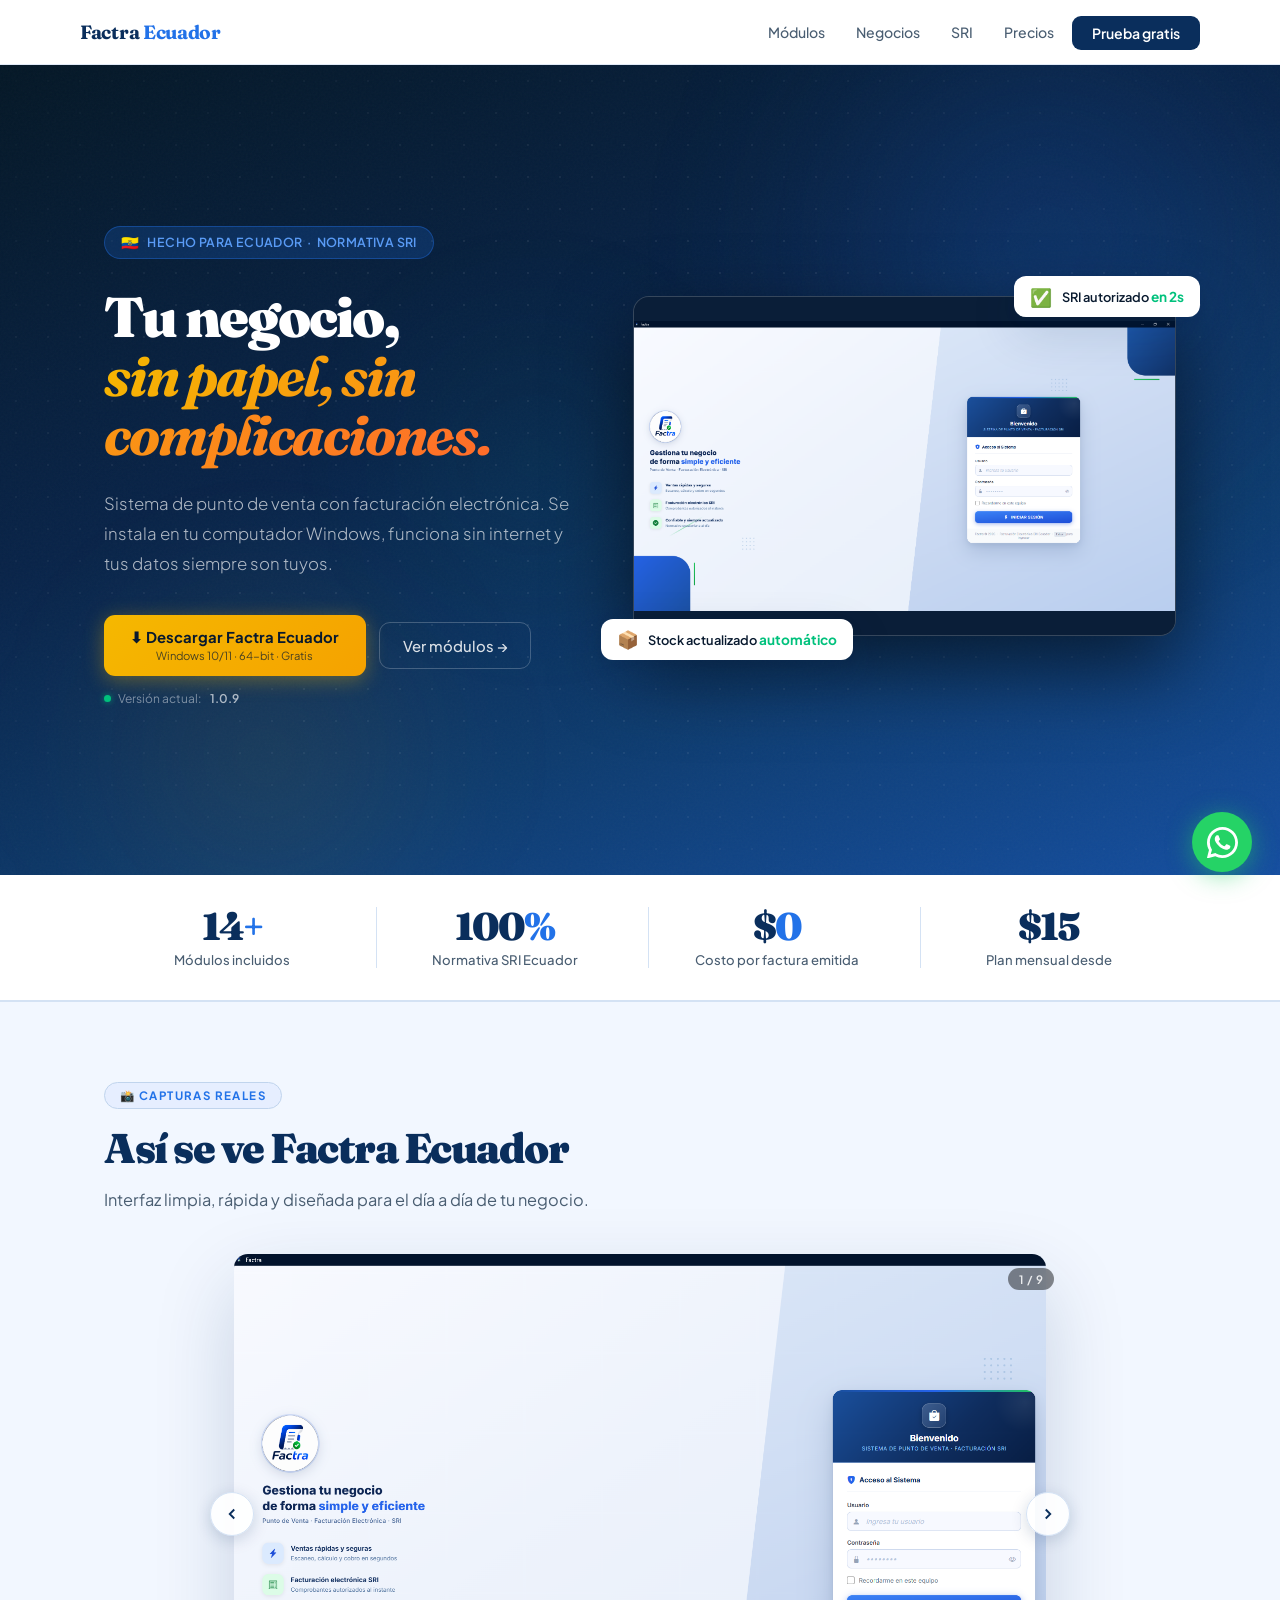
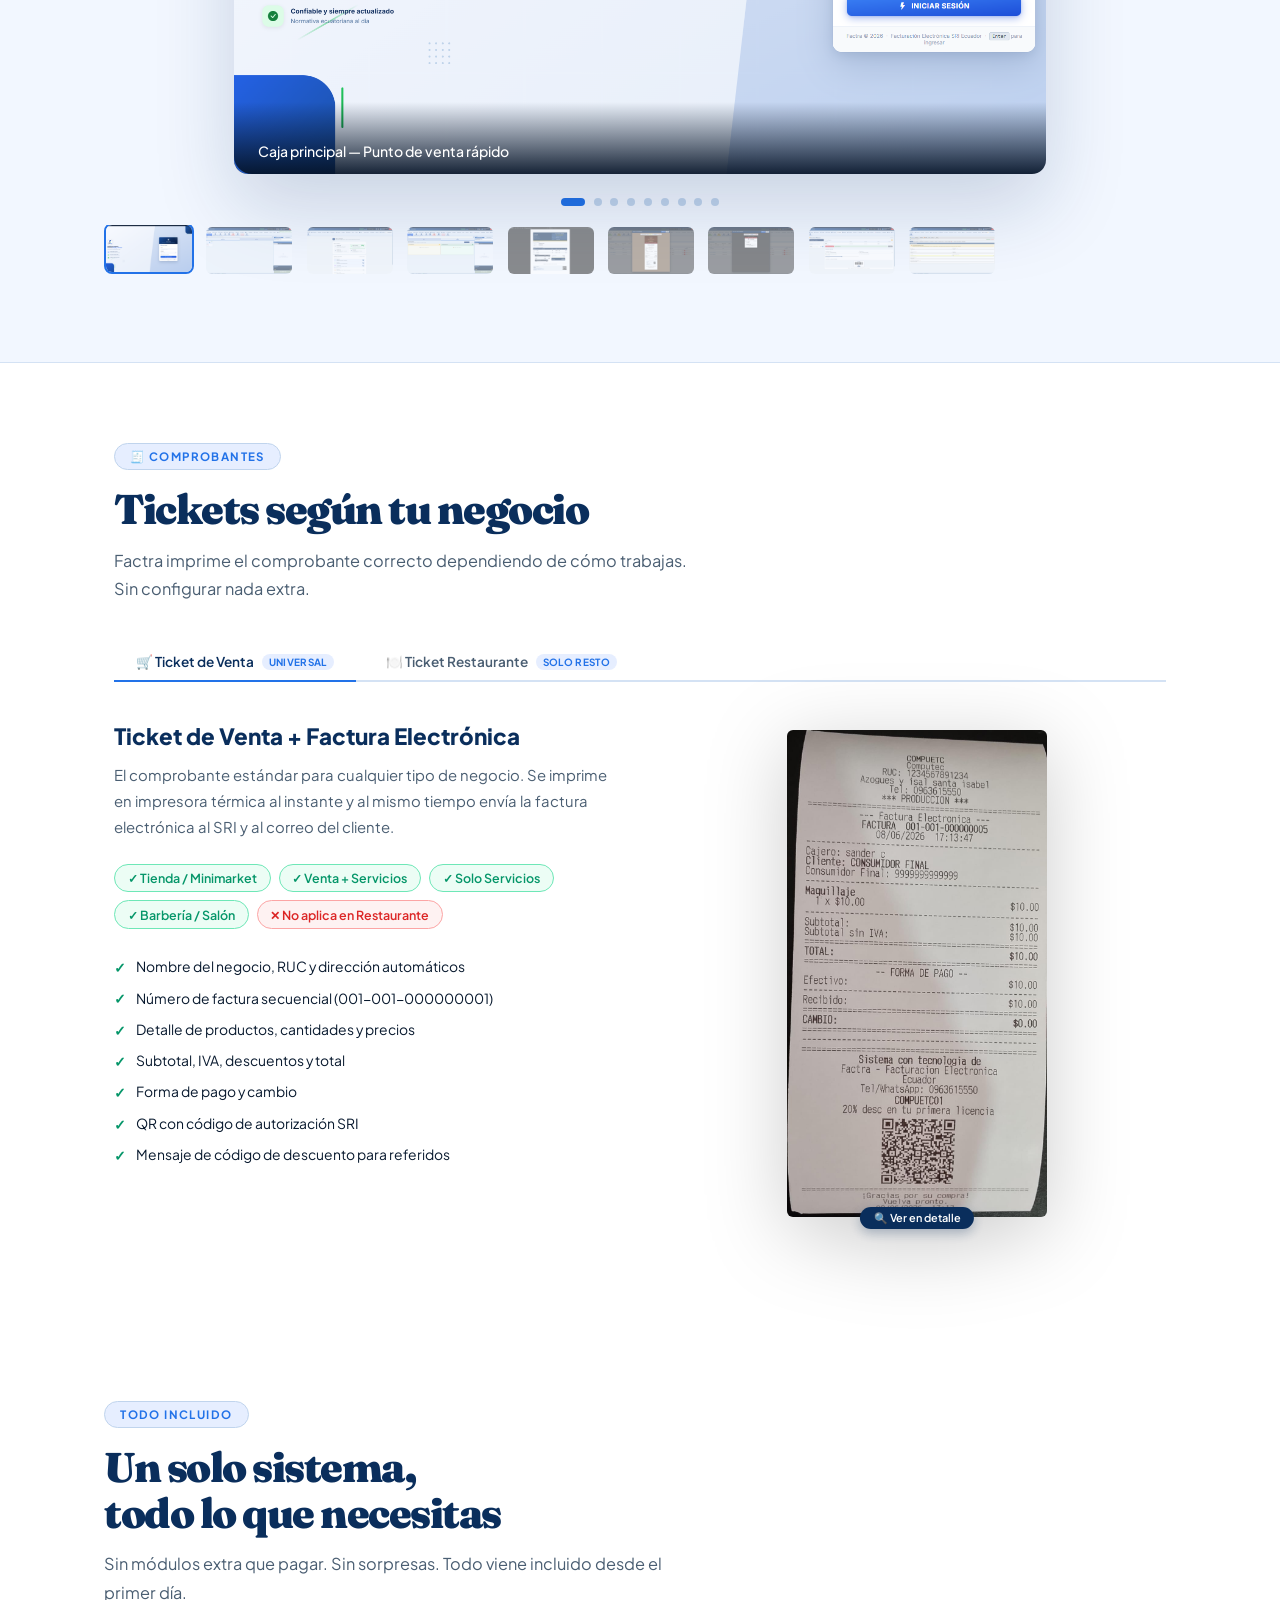
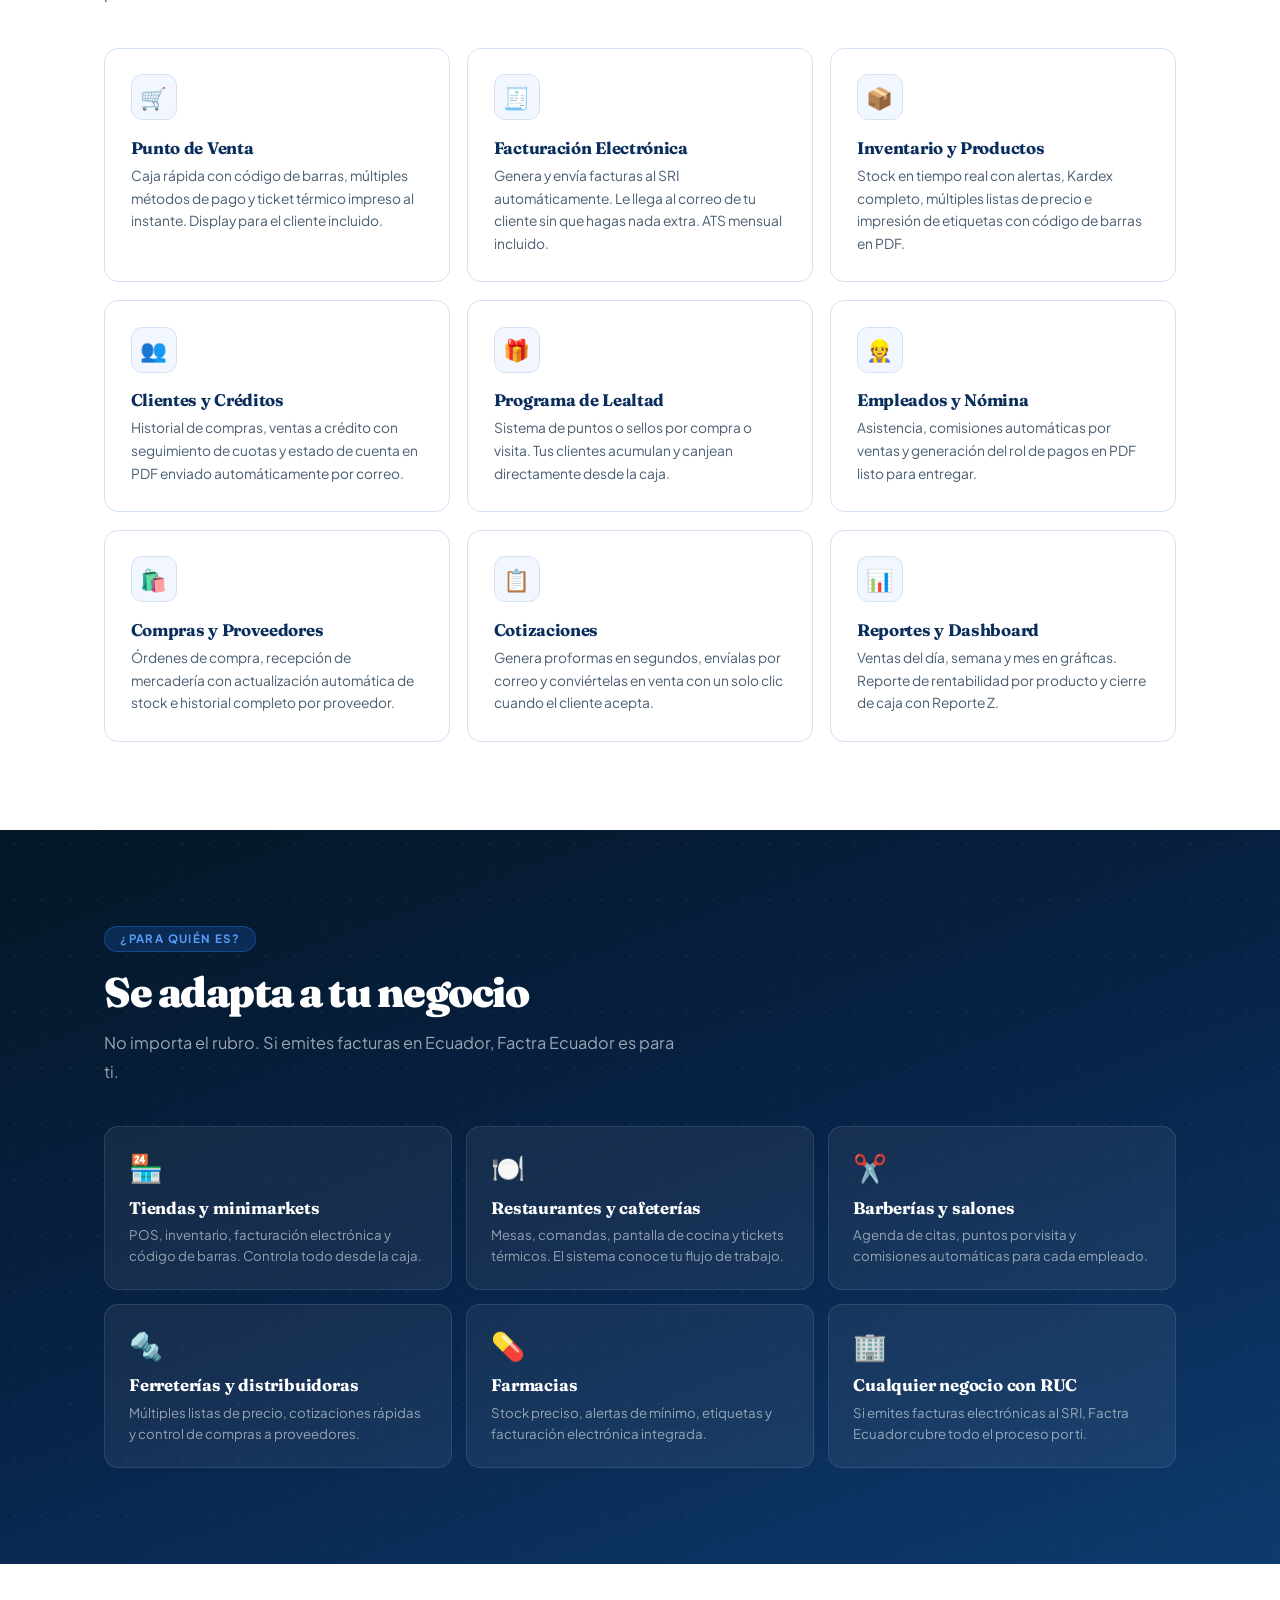
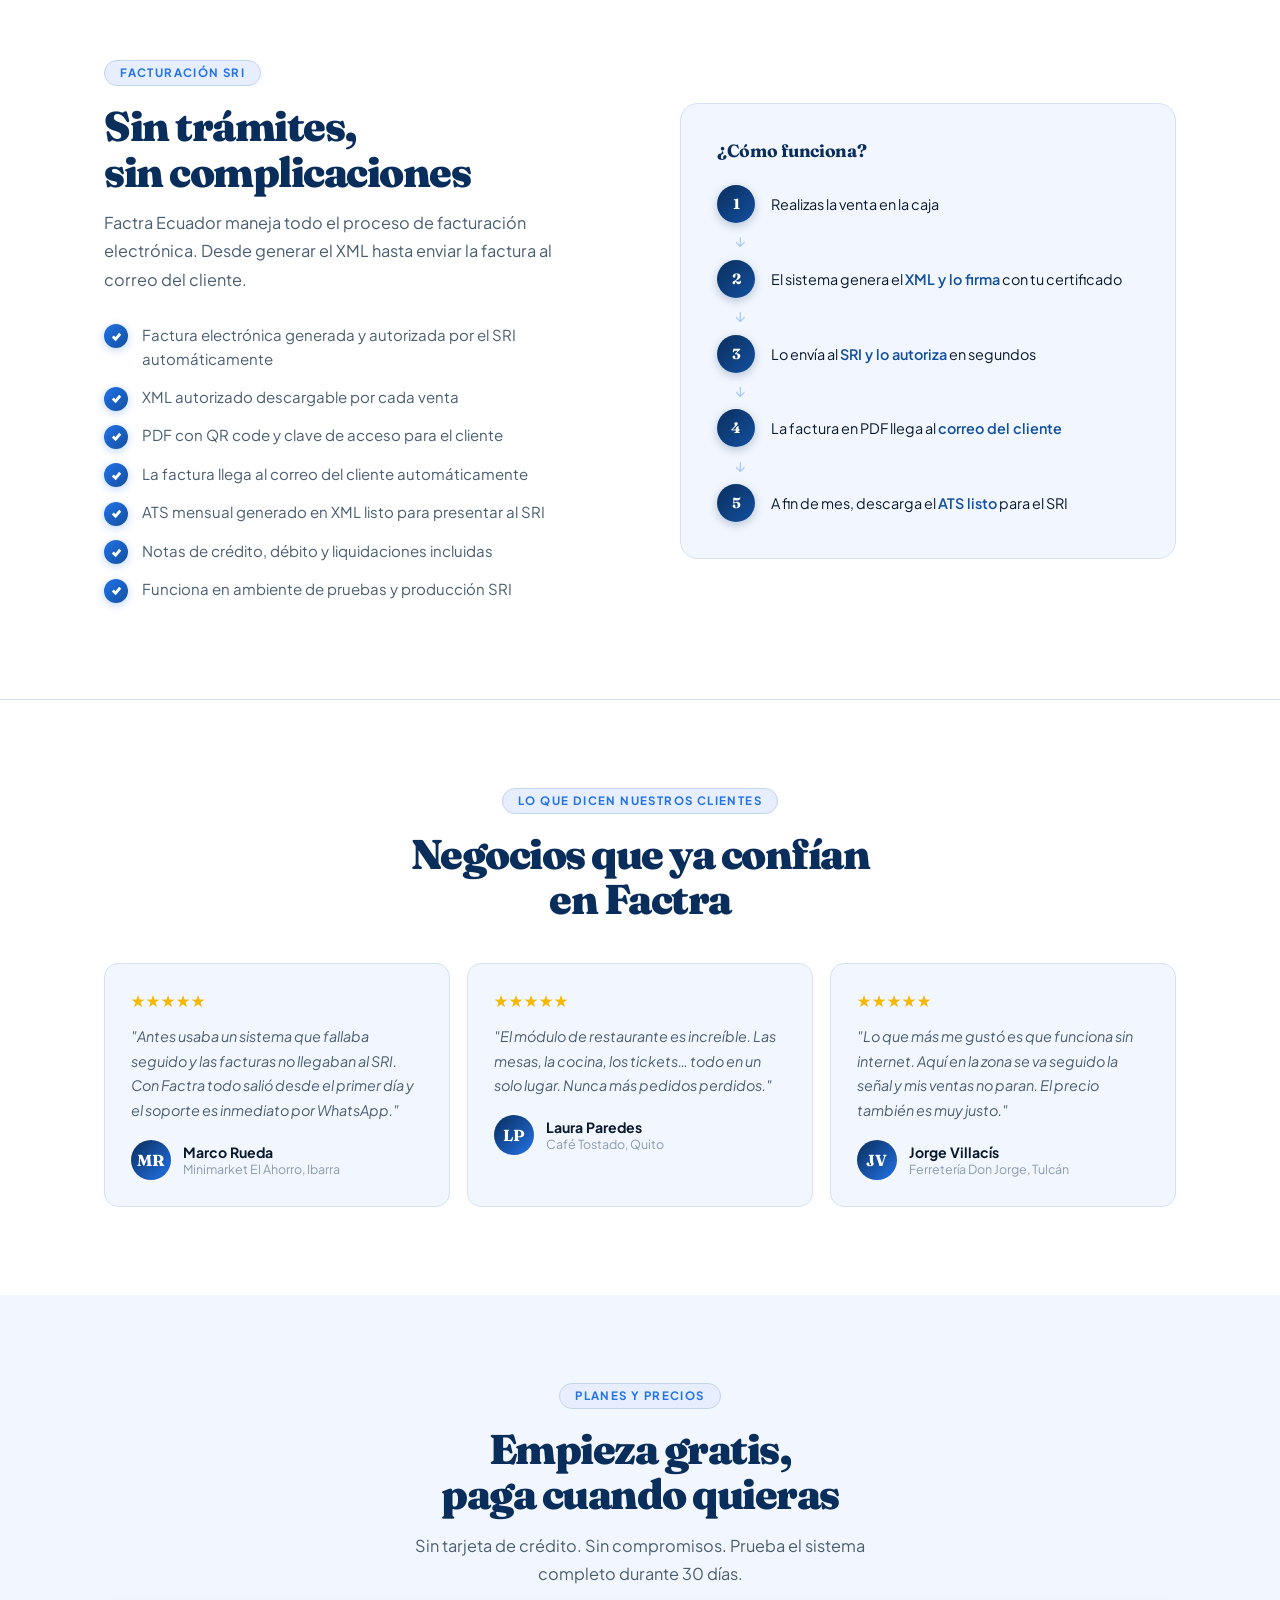
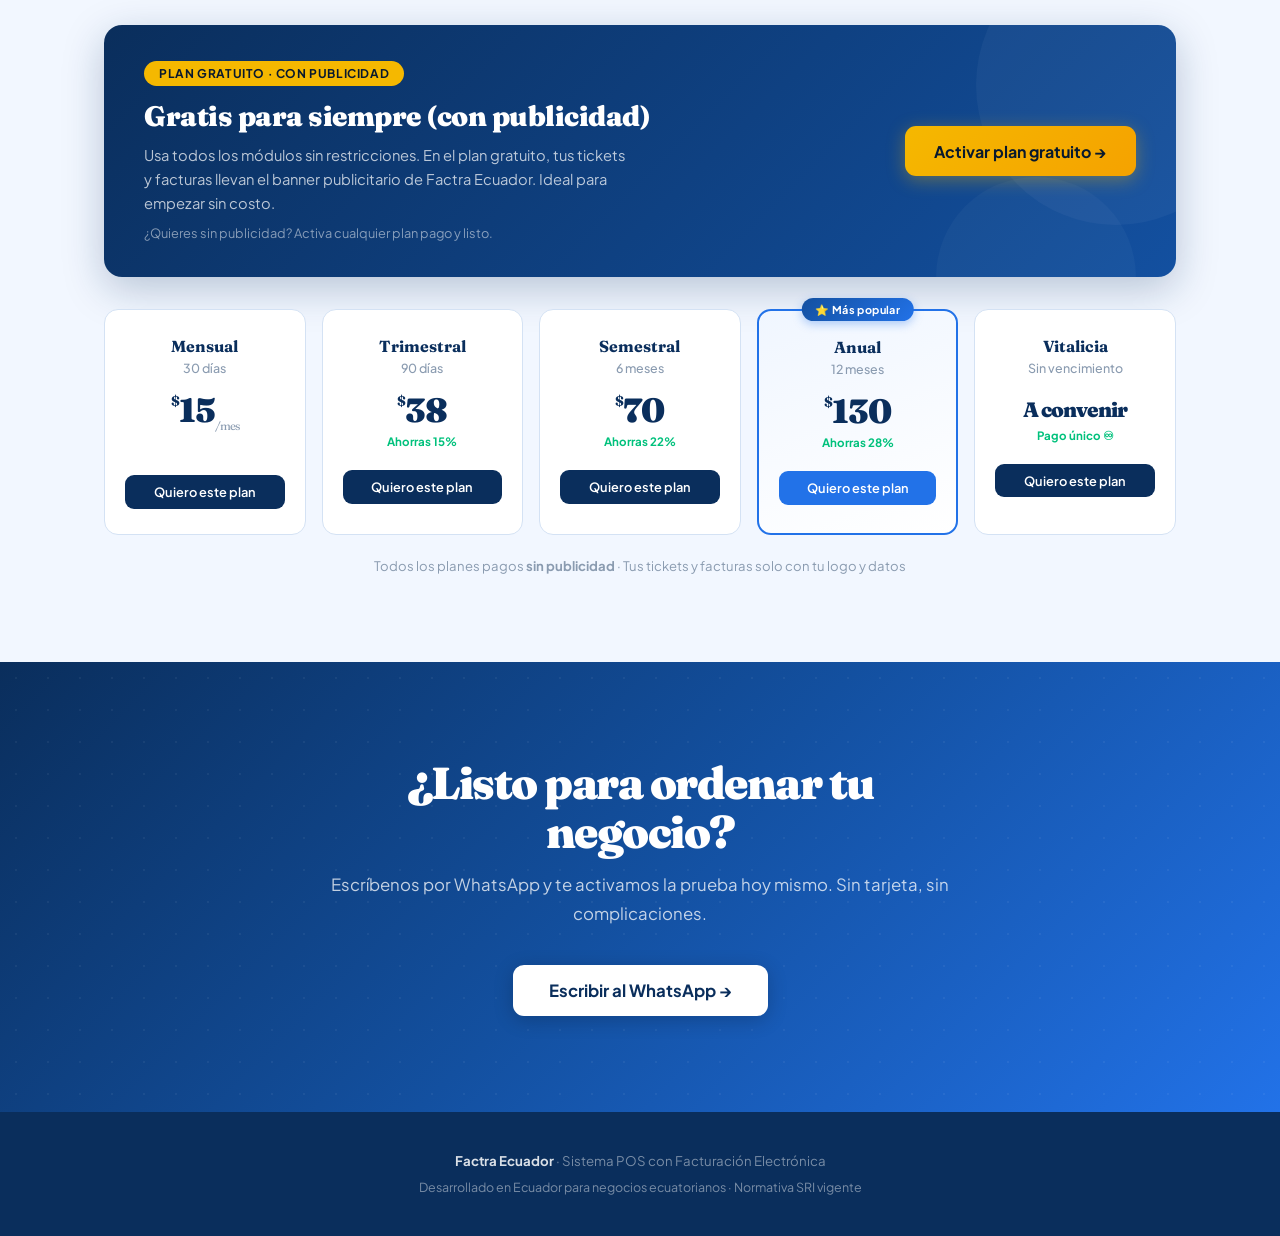
==== commit d7157e31: "Add files via upload" ====
--- a/index.html
+++ b/index.html
@@ -1044,7 +1044,11 @@
     if (!r.ok) throw new Error('No release');
     const data = await r.json();
     const exeName = gh.exeName || 'Factra-Ecuador-Setup.exe';
-    const asset = data.assets.find(a => a.name === exeName) || data.assets.find(a => a.name.endsWith('.exe'));
+    // La versión va en el nombre del archivo (Factra_Setup_vX.X.X.exe): se elige el .exe más nuevo
+    const verDe = n => { const m = n.match(/v?(\d+(?:\.\d+)+)/); return m ? m[1].split('.').map(Number) : [0]; };
+    const cmp = (a, b) => { for (let i = 0; i < Math.max(a.length, b.length); i++) { const d = (a[i]||0) - (b[i]||0); if (d) return d; } return 0; };
+    const exes = data.assets.filter(a => a.name.toLowerCase().endsWith('.exe')).sort((a, b) => cmp(verDe(b.name), verDe(a.name)));
+    const asset = (exeName && data.assets.find(a => a.name === exeName)) || exes[0];
     if (asset) {
       // Descarga directa — NO redirige a WhatsApp
       btn.href = asset.browser_download_url;
@@ -1055,7 +1059,7 @@
       mainTxt.textContent = dl.btnText || '⬇ Descargar Factra Ecuador';
       const mb = (asset.size / 1024 / 1024).toFixed(1);
       subTxt.textContent = `${dl.btnSub || 'Windows 10/11 · 64-bit'} · ${mb} MB`;
-      versionEl.textContent = data.tag_name;
+      versionEl.textContent = (asset.name.match(/v?(\d+(?:\.\d+)+)/) || [,''])[1] || data.tag_name;
       // Quitar cualquier listener previo que pudiera redirigir a WA
       btn.onclick = null;
     } else throw new Error('Sin .exe');
@@ -1066,7 +1070,7 @@
     subTxt.textContent = dl.btnSub || 'Windows 10/11 · 64-bit';
     if (dl.fallbackUrl) {
       prepararDescarga(btn, dl.fallbackUrl);
-      const m = dl.fallbackUrl.match(/\/download\/([^/]+)\//);
+      const m = dl.fallbackUrl.match(/v(\d+(?:\.\d+)+)\.exe/i);
       versionEl.textContent = m ? m[1] : '—';
     } else {
       versionEl.textContent = 'contáctanos por WhatsApp';
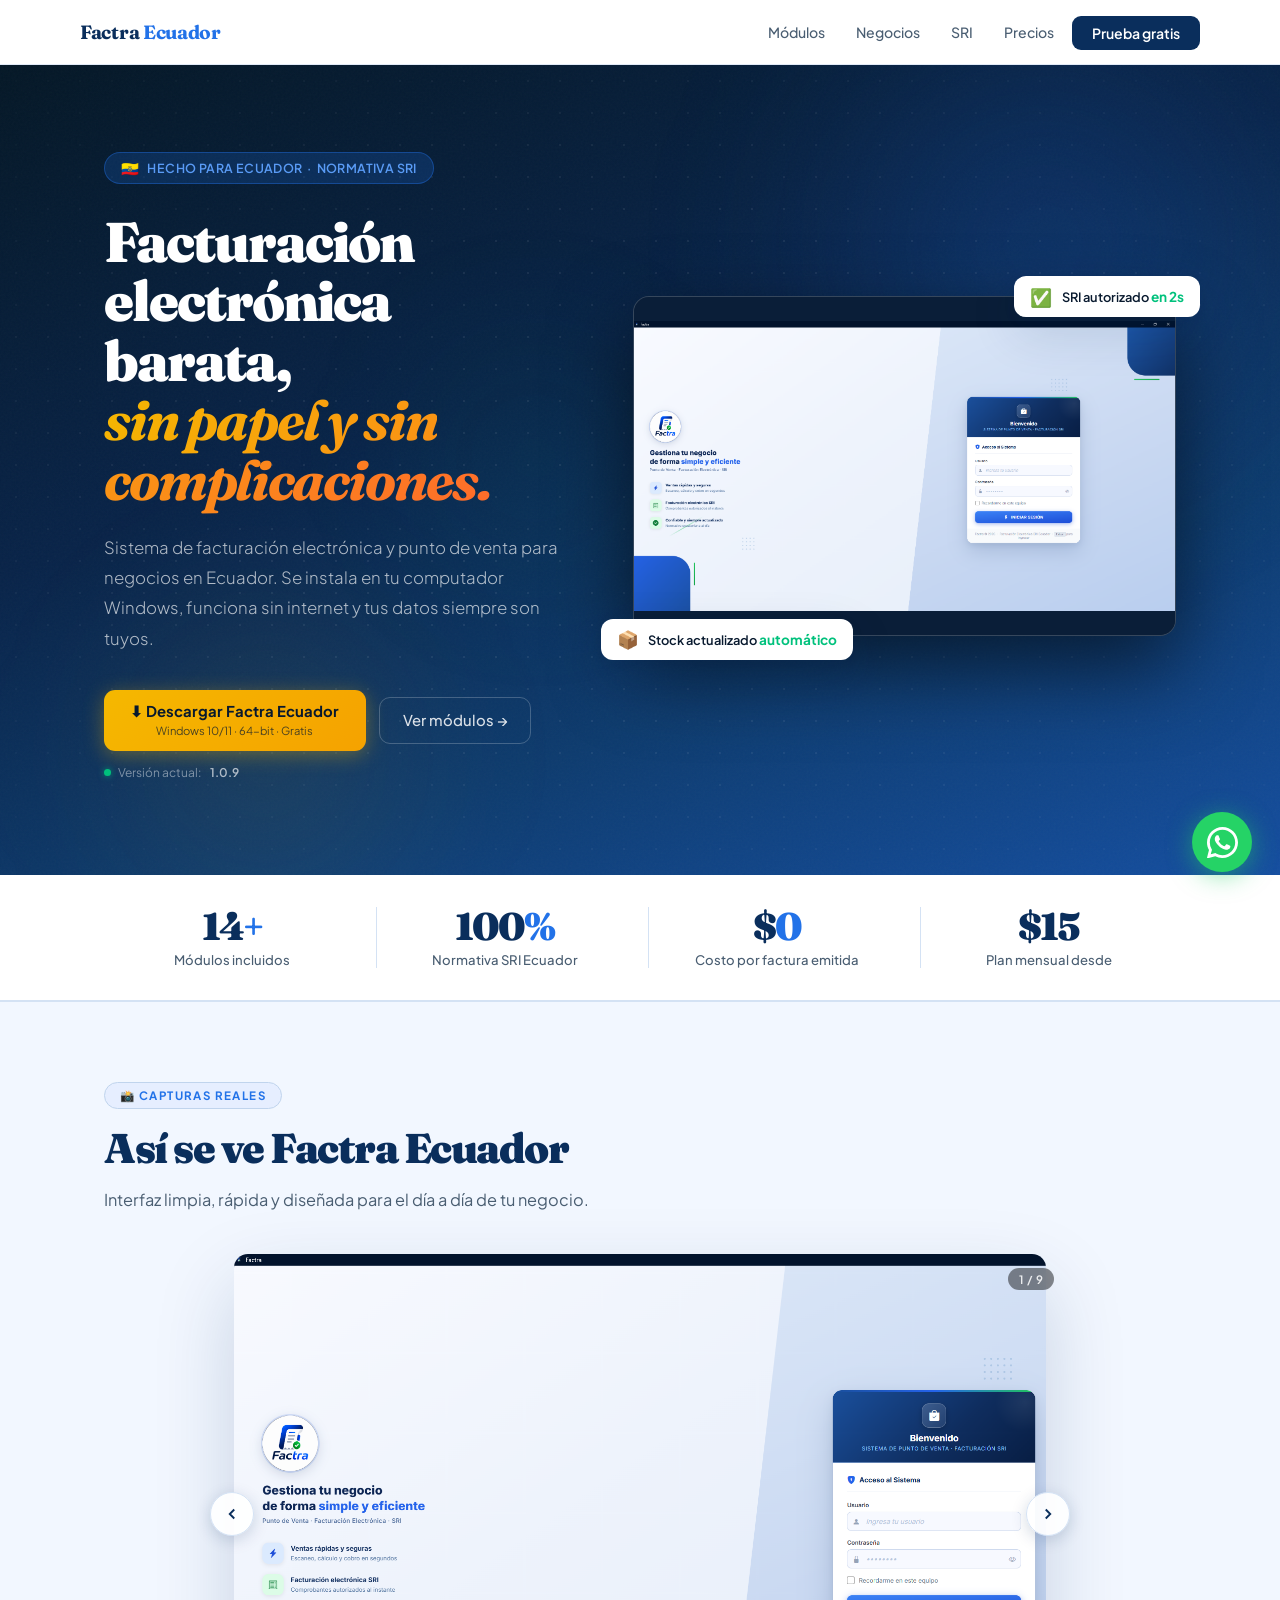
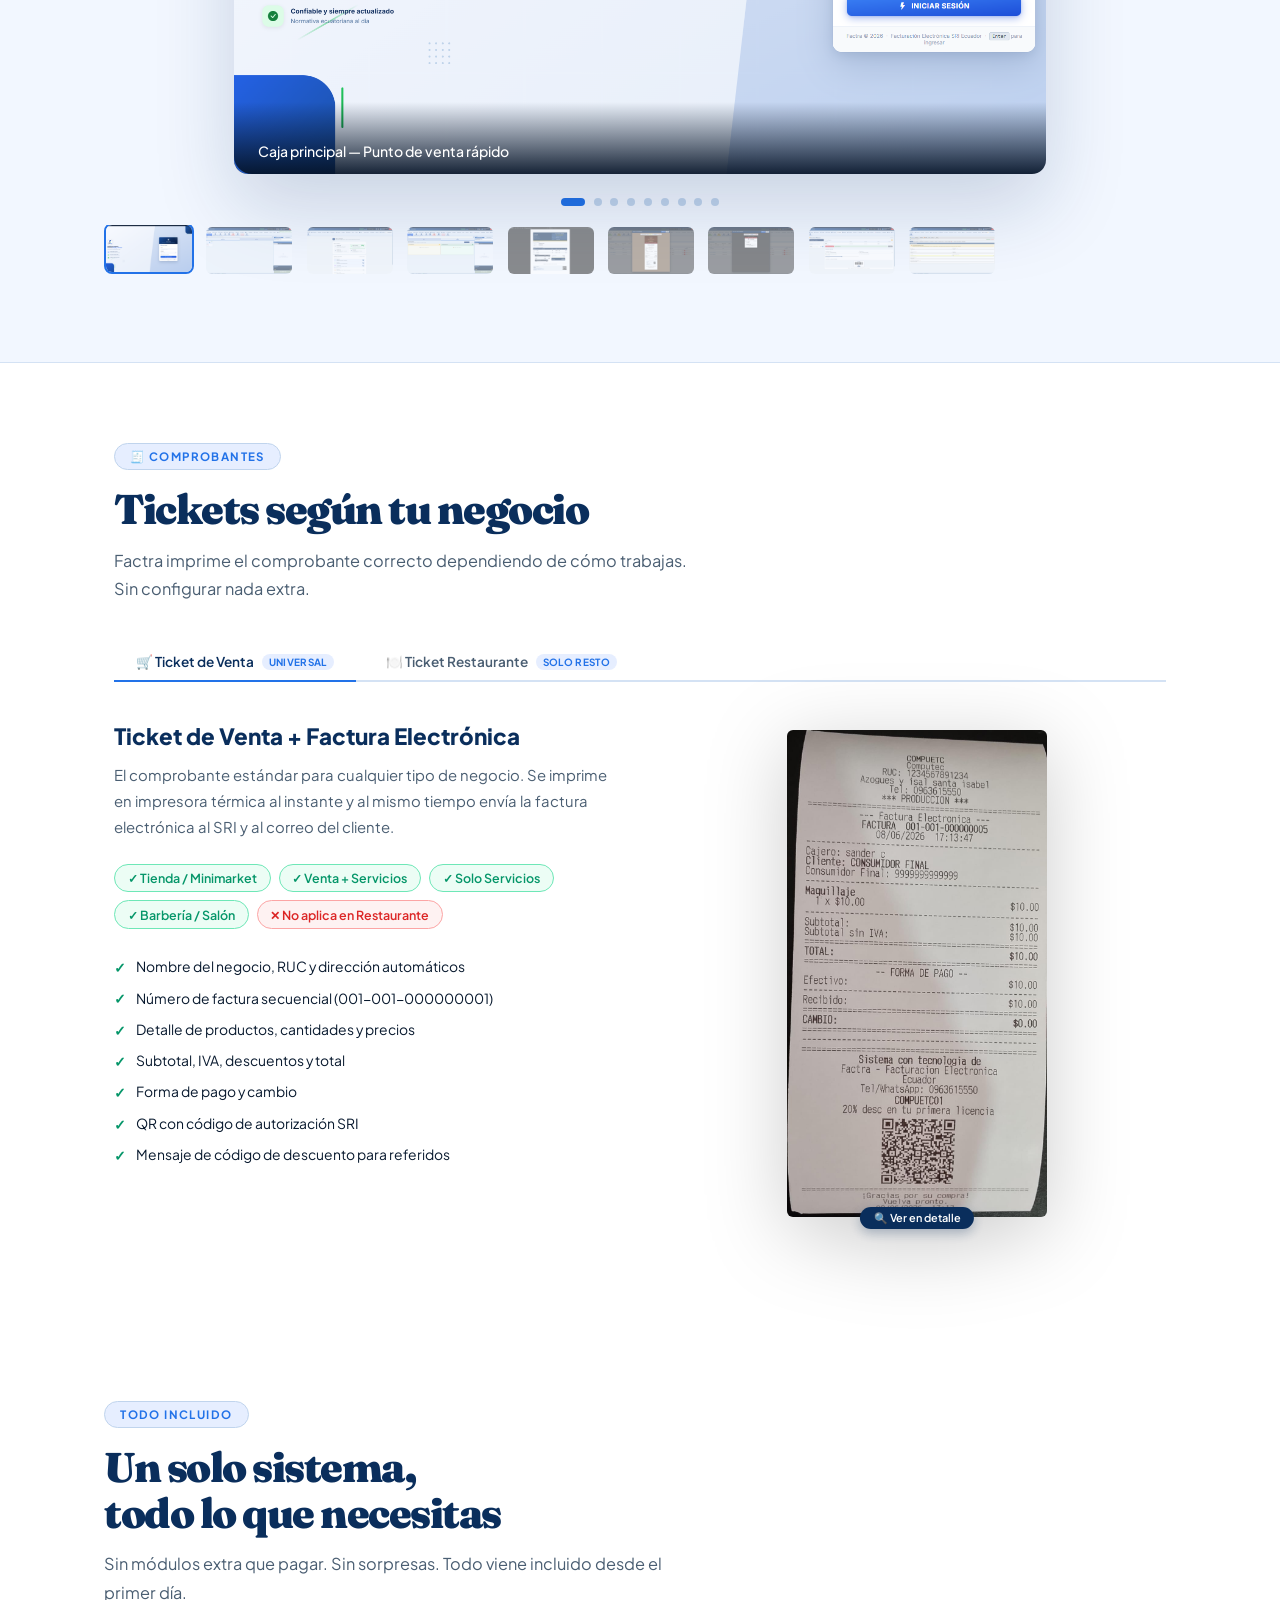
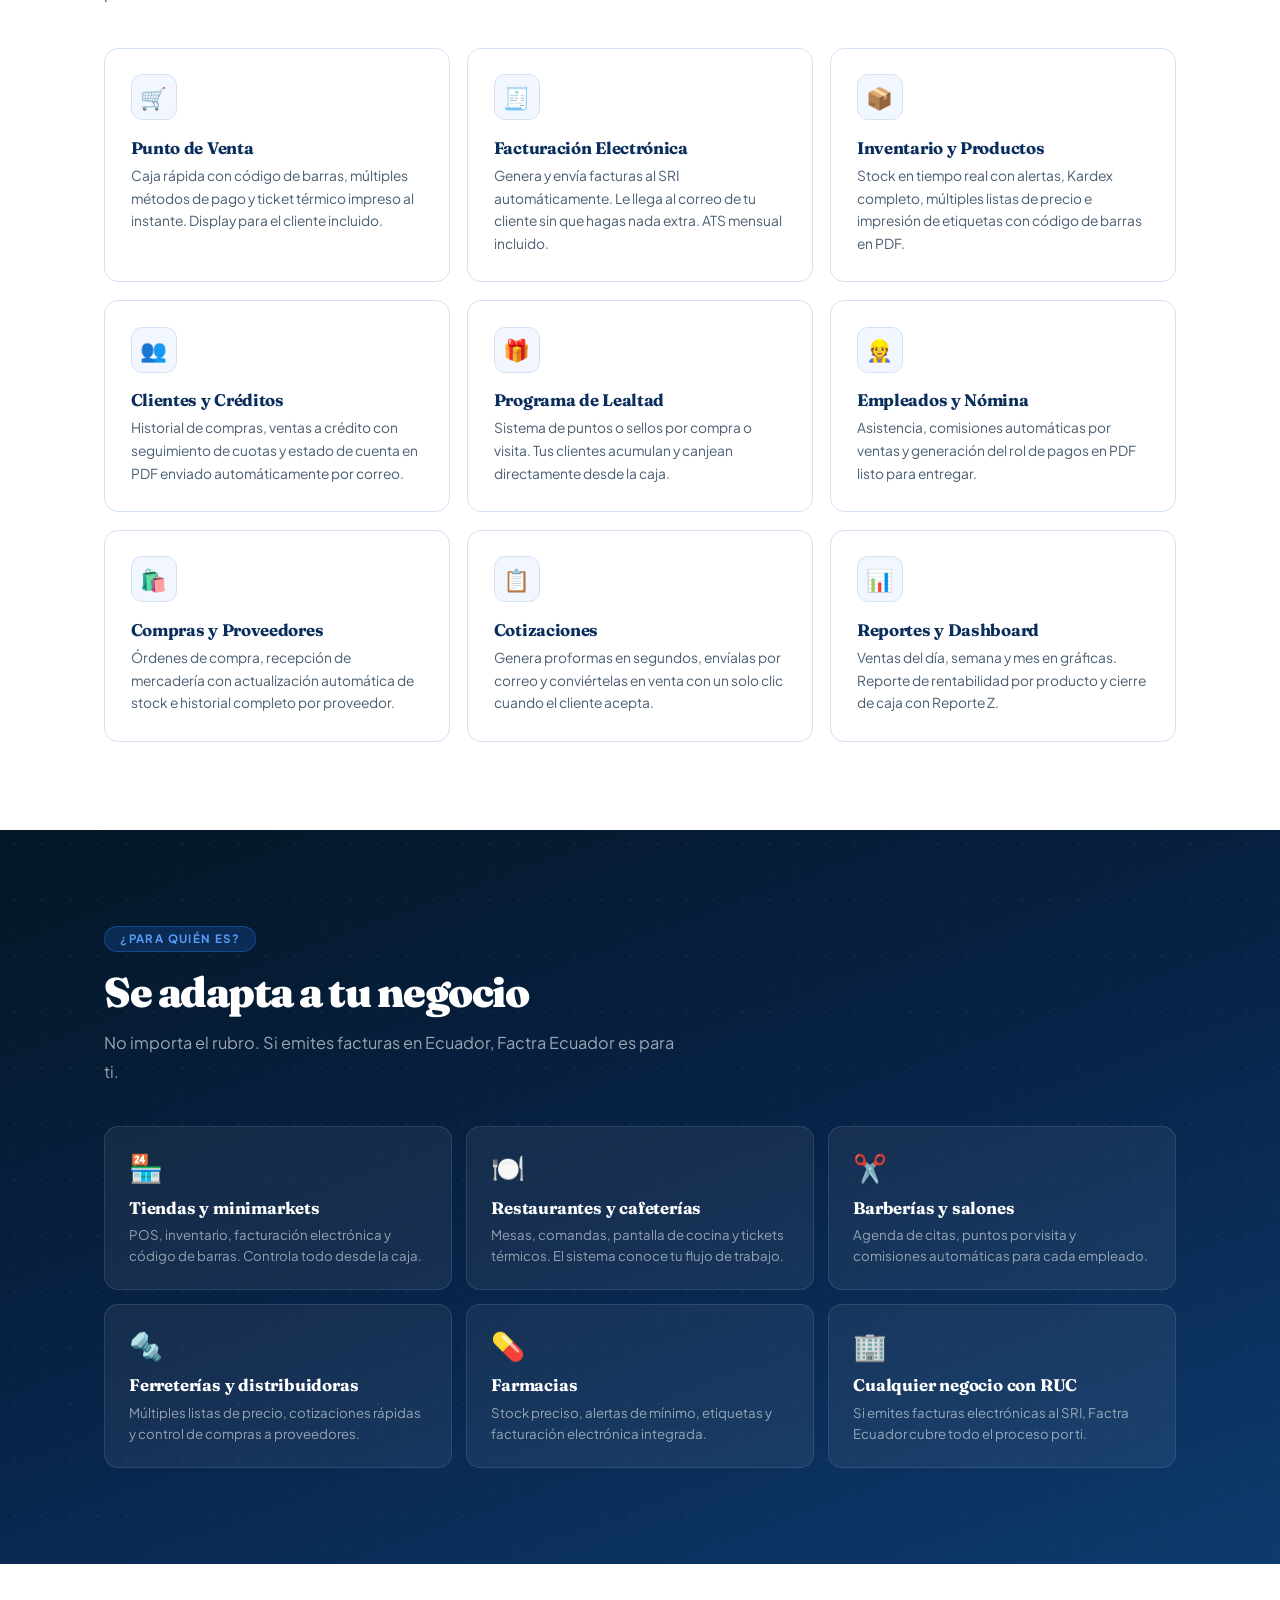
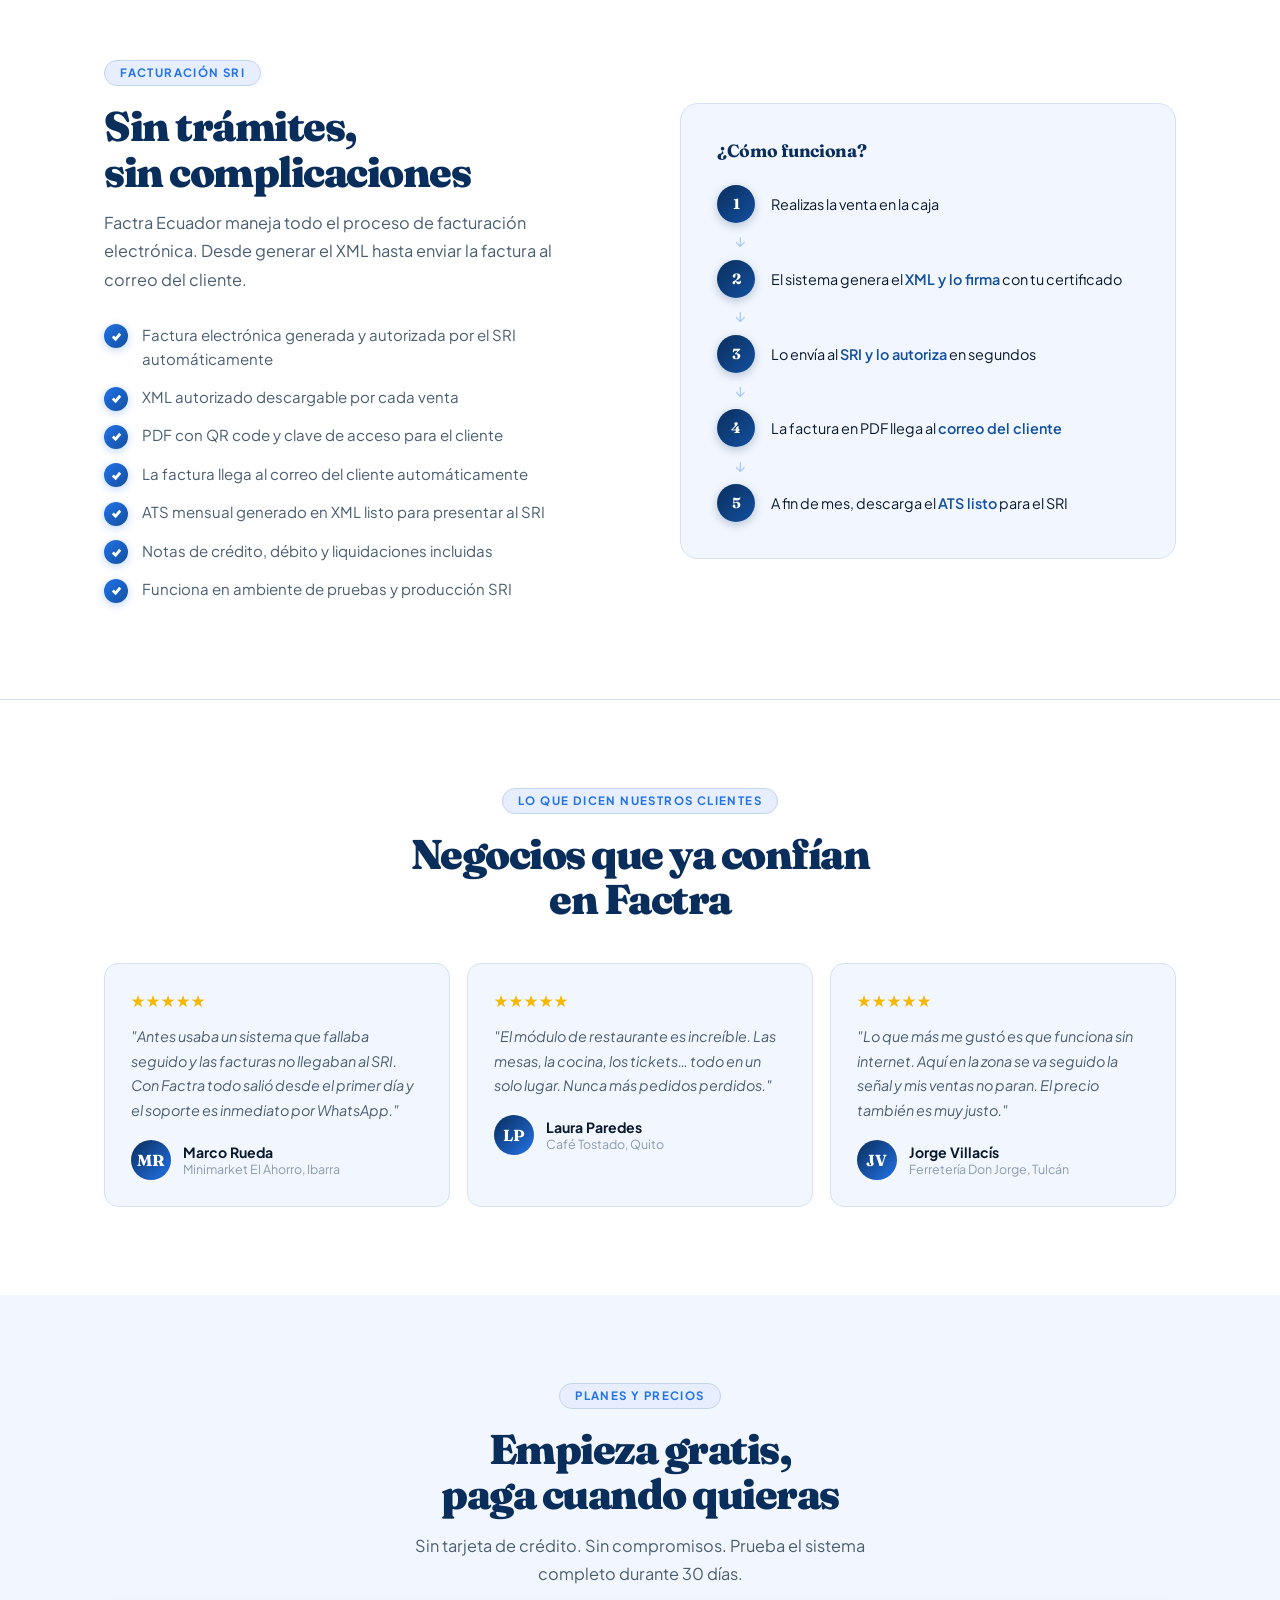
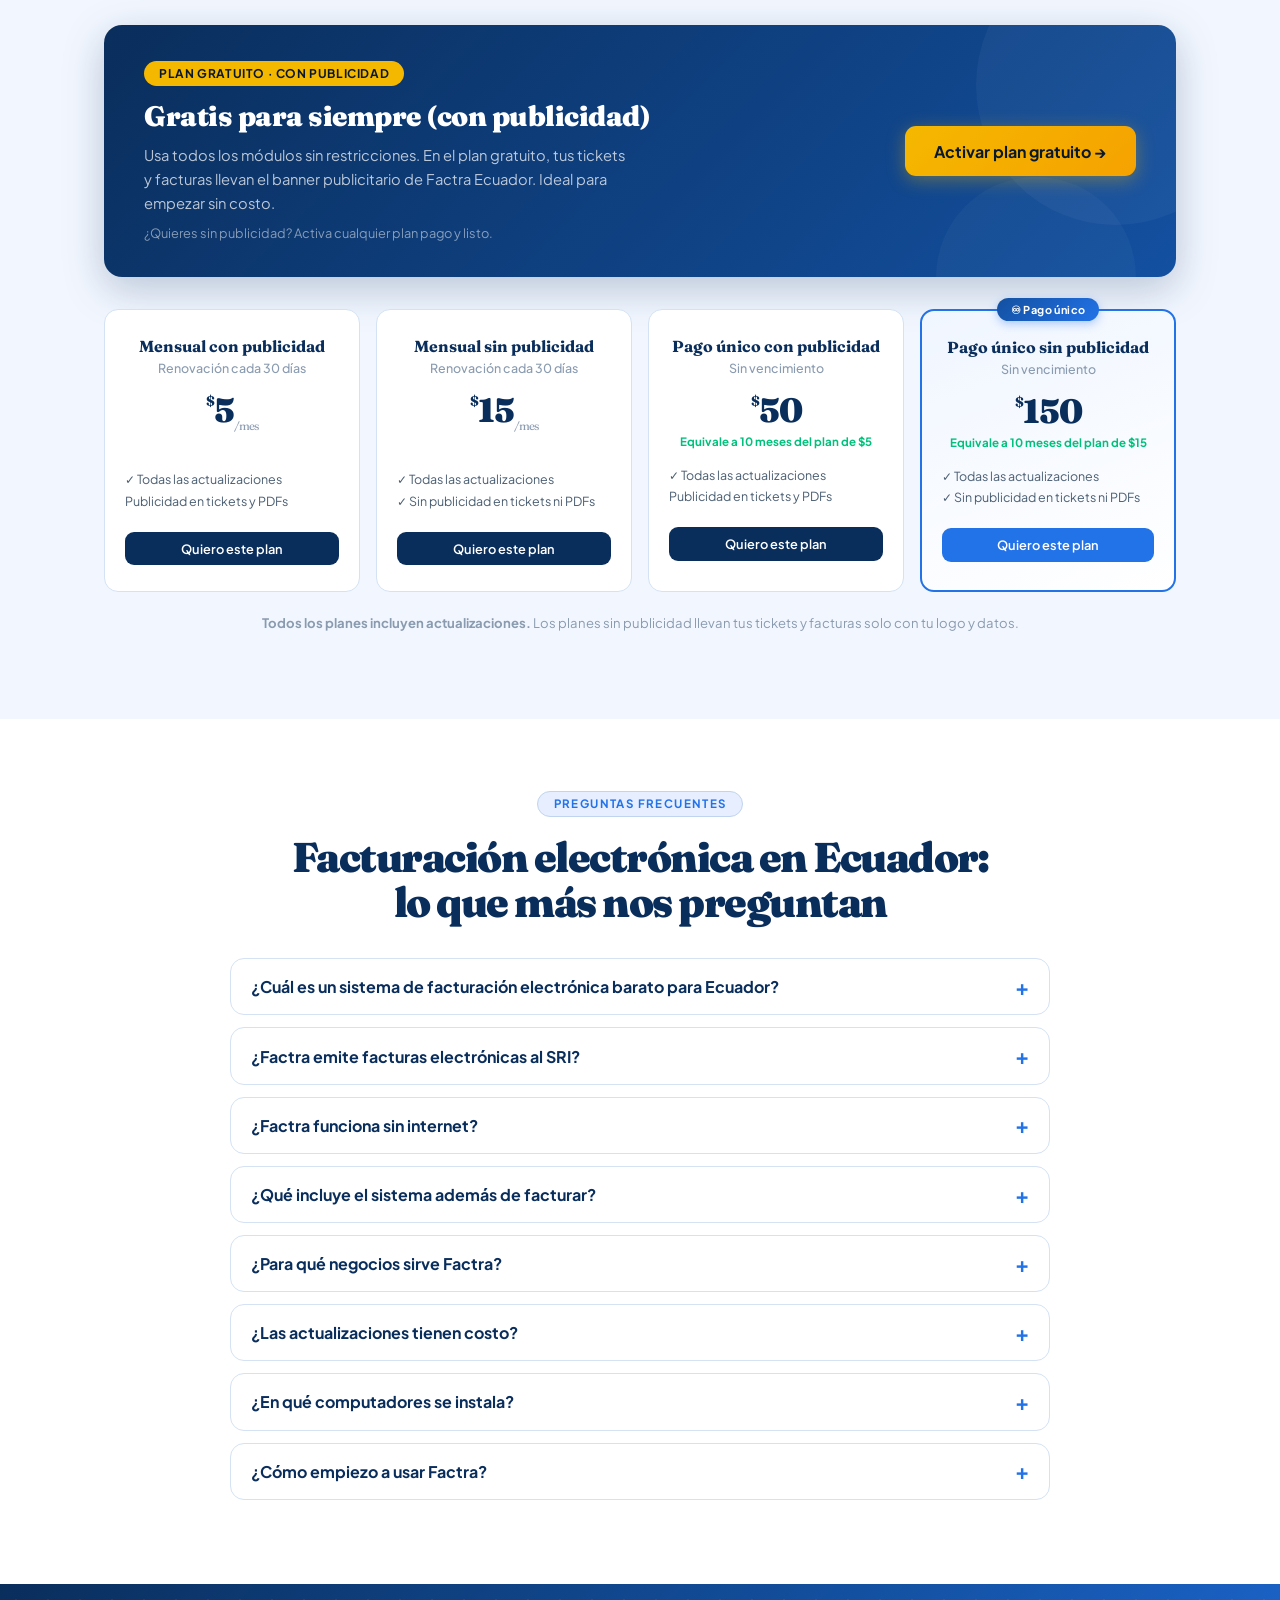
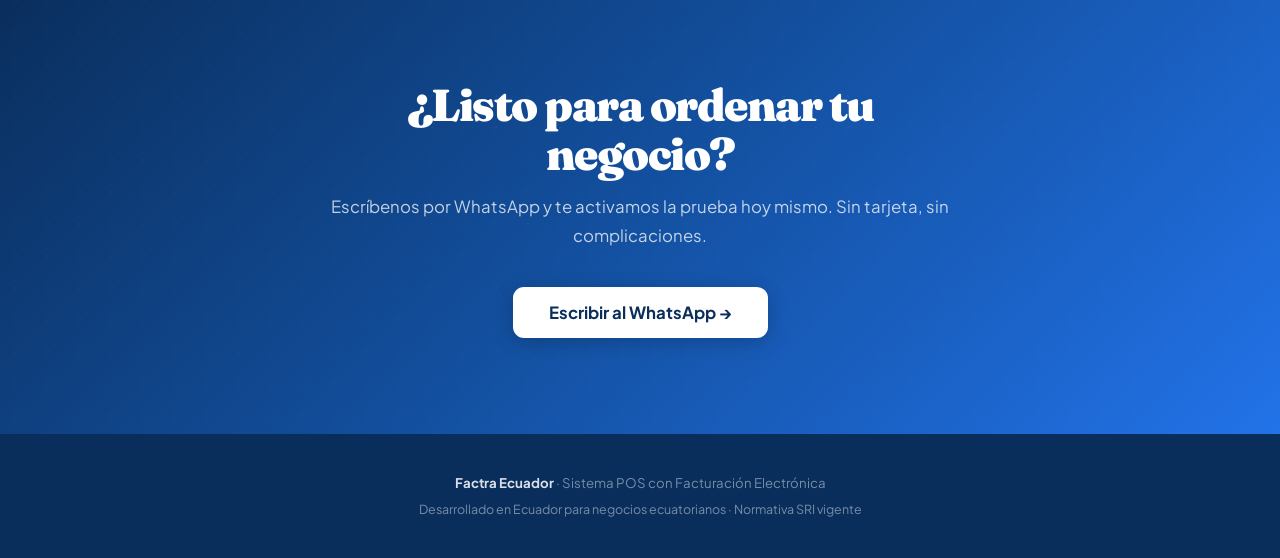
==== commit f2146c1b: "Add files via upload" ====
--- a/index.html
+++ b/index.html
@@ -1,9 +1,31 @@
 <!DOCTYPE html>
-<html lang="es">
+<html lang="es-EC">
 <head>
 <meta charset="UTF-8">
 <meta name="viewport" content="width=device-width, initial-scale=1.0">
-<title>Factra Ecuador — Sistema POS con Facturación Electrónica</title>
+<title>Facturación Electrónica Barata para Ecuador desde $5 | Factra</title>
+<meta name="description" content="Facturación electrónica y punto de venta para Ecuador desde $5/mes. Factura al SRI, controla inventario y vende sin internet. Actualizaciones incluidas.">
+<meta name="keywords" content="sistema de facturación electrónica barato Ecuador, facturación electrónica SRI, programa de facturación Ecuador, punto de venta Ecuador, sistema POS Ecuador, sistema de inventario, facturar sin internet, factura electrónica para minimarket, sistema para restaurante Ecuador, sistema para ferretería, sistema para farmacia, sistema para barbería, software de facturación económico, emitir facturas SRI, ATS SRI, Factra Ecuador">
+<meta name="robots" content="index, follow, max-image-preview:large, max-snippet:-1">
+<meta name="geo.region" content="EC">
+<meta name="geo.placename" content="Ecuador">
+<meta name="theme-color" content="#0A2E5C">
+<link rel="canonical" href="https://factra-five.vercel.app/">
+<link rel="alternate" hreflang="es-EC" href="https://factra-five.vercel.app/">
+<link rel="alternate" hreflang="x-default" href="https://factra-five.vercel.app/">
+<meta property="og:type" content="website">
+<meta property="og:locale" content="es_EC">
+<meta property="og:site_name" content="Factra Ecuador">
+<meta property="og:title" content="Facturación Electrónica Barata para Ecuador desde $5 | Factra">
+<meta property="og:description" content="Facturación electrónica y punto de venta para Ecuador desde $5/mes. Factura al SRI, controla inventario y vende sin internet. Actualizaciones incluidas.">
+<meta property="og:url" content="https://factra-five.vercel.app/">
+<meta property="og:image" content="https://factra-five.vercel.app/assets/screenshots/01.png">
+<meta property="og:image:alt" content="Pantalla del punto de venta Factra Ecuador">
+<meta name="twitter:card" content="summary_large_image">
+<meta name="twitter:title" content="Facturación Electrónica Barata para Ecuador desde $5 | Factra">
+<meta name="twitter:description" content="Facturación electrónica y punto de venta para Ecuador desde $5/mes. Factura al SRI, controla inventario y vende sin internet. Actualizaciones incluidas.">
+<meta name="twitter:image" content="https://factra-five.vercel.app/assets/screenshots/01.png">
+<script type="application/ld+json">{"@context": "https://schema.org", "@graph": [{"@type": "SoftwareApplication", "name": "Factra Ecuador", "alternateName": "Factra", "applicationCategory": "BusinessApplication", "operatingSystem": "Windows 10, Windows 11", "description": "Facturación electrónica y punto de venta para Ecuador desde $5/mes. Factura al SRI, controla inventario y vende sin internet. Actualizaciones incluidas.", "url": "https://factra-five.vercel.app/", "image": "https://factra-five.vercel.app/assets/screenshots/01.png", "inLanguage": "es-EC", "areaServed": {"@type": "Country", "name": "Ecuador"}, "featureList": ["Facturación electrónica SRI", "Punto de venta", "Inventario y Kardex", "ATS mensual", "Notas de crédito y débito", "Funciona sin internet", "Cotizaciones", "Reportes y cierre de caja"], "offers": [{"@type": "Offer", "name": "Mensual con publicidad", "price": "5", "priceCurrency": "USD", "url": "https://factra-five.vercel.app/#precios"}, {"@type": "Offer", "name": "Mensual sin publicidad", "price": "15", "priceCurrency": "USD", "url": "https://factra-five.vercel.app/#precios"}, {"@type": "Offer", "name": "Pago único con publicidad", "price": "50", "priceCurrency": "USD", "url": "https://factra-five.vercel.app/#precios"}, {"@type": "Offer", "name": "Pago único sin publicidad", "price": "150", "priceCurrency": "USD", "url": "https://factra-five.vercel.app/#precios"}]}, {"@type": "WebSite", "name": "Factra Ecuador", "url": "https://factra-five.vercel.app/", "inLanguage": "es-EC"}, {"@type": "FAQPage", "mainEntity": [{"@type": "Question", "name": "¿Cuál es un sistema de facturación electrónica barato para Ecuador?", "acceptedAnswer": {"@type": "Answer", "text": "Factra Ecuador es un sistema de facturación electrónica y punto de venta para negocios ecuatorianos con planes desde $5 al mes (con publicidad en tickets y PDFs) o $15 al mes sin publicidad. También hay pago único: $50 con publicidad o $150 sin publicidad. Todos los planes incluyen actualizaciones."}}, {"@type": "Question", "name": "¿Factra emite facturas electrónicas al SRI?", "acceptedAnswer": {"@type": "Answer", "text": "Sí. Factra genera la factura electrónica y la envía al SRI automáticamente. Cada venta tiene su XML autorizado descargable y un PDF con código QR y clave de acceso, que además llega al correo de tu cliente. También incluye notas de crédito, notas de débito, liquidaciones y el ATS mensual en XML, y funciona en ambiente de pruebas y de producción del SRI."}}, {"@type": "Question", "name": "¿Factra funciona sin internet?", "acceptedAnswer": {"@type": "Answer", "text": "Sí. Factra se instala en tu computador con Windows, funciona sin internet y tus datos siempre son tuyos."}}, {"@type": "Question", "name": "¿Qué incluye el sistema además de facturar?", "acceptedAnswer": {"@type": "Answer", "text": "Punto de venta con código de barras y varios métodos de pago, inventario con Kardex y alertas de stock, clientes y ventas a crédito, compras a proveedores, cotizaciones, reportes de ventas y cierre de caja con Reporte Z, sistema de puntos o sellos para clientes, y control de empleados con asistencia y comisiones. Sin módulos extra que pagar."}}, {"@type": "Question", "name": "¿Para qué negocios sirve Factra?", "acceptedAnswer": {"@type": "Answer", "text": "Para tiendas y minimarkets, restaurantes y cafeterías (con mesas y comanda de cocina), barberías y salones (con agenda de citas), ferreterías y distribuidoras, farmacias y cualquier negocio con RUC que emita facturas en Ecuador."}}, {"@type": "Question", "name": "¿Las actualizaciones tienen costo?", "acceptedAnswer": {"@type": "Answer", "text": "No. Todos los planes, mensuales y de pago único, incluyen las actualizaciones. Cuando hay una versión nueva, Factra te avisa dentro del programa y te lleva a esta página para descargarla."}}, {"@type": "Question", "name": "¿En qué computadores se instala?", "acceptedAnswer": {"@type": "Answer", "text": "En computadores con Windows 10 u 11 de 64 bits."}}, {"@type": "Question", "name": "¿Cómo empiezo a usar Factra?", "acceptedAnswer": {"@type": "Answer", "text": "Descarga Factra desde esta página o escríbenos por WhatsApp y te ayudamos a activar tu plan."}}]}]}</script>
 <link href="https://fonts.googleapis.com/css2?family=Plus+Jakarta+Sans:ital,wght@0,300;0,400;0,500;0,600;0,700;0,800;1,300&family=Fraunces:ital,opsz,wght@0,9..144,300;0,9..144,700;0,9..144,900;1,9..144,700&display=swap" rel="stylesheet">
 <style>
 *{margin:0;padding:0;box-sizing:border-box}
@@ -365,7 +387,8 @@
 .gratis-note{font-size:.8rem;color:rgba(255,255,255,.5);margin-top:.6rem}
 .gratis-cta{flex-shrink:0;position:relative;z-index:1}
 
-.planes-grid{display:grid;grid-template-columns:repeat(5,1fr);gap:1rem}
+.planes-grid{display:grid;grid-template-columns:repeat(4,1fr);gap:1rem}
+.plan-feats{list-style:none;margin:.9rem 0 0;padding:0;font-size:.78rem;color:var(--texto2,#475569);line-height:1.7;text-align:left}
 .plan-card{
   background:#fff;border:1.5px solid var(--borde);
   border-radius:var(--r);padding:1.6rem 1.25rem;
@@ -483,7 +506,7 @@
 
 /* ── RESPONSIVE ─────────────────────────────────── */
 @media(max-width:1024px){
-  .planes-grid{grid-template-columns:repeat(3,1fr)}
+  .planes-grid{grid-template-columns:repeat(2,1fr)}
   .hero h1{font-size:3rem}
 }
 @media(max-width:960px){
@@ -548,6 +571,17 @@
   box-shadow:0 8px 24px rgba(10,46,92,.1);
 }
 .nav-links.open a{border-radius:8px;padding:.65rem 1rem}
+
+/* FAQ */
+.faq-section{padding:4.5rem 5%;background:#fff}
+.faq-inner{max-width:820px;margin:0 auto}
+.faq-item{border:1.5px solid var(--borde);border-radius:14px;margin-bottom:.75rem;background:#fff;overflow:hidden}
+.faq-item summary{cursor:pointer;list-style:none;padding:1.05rem 1.25rem;font-weight:700;color:var(--azul);font-size:1rem;display:flex;justify-content:space-between;align-items:center;gap:1rem}
+.faq-item summary::-webkit-details-marker{display:none}
+.faq-item summary::after{content:'+';font-size:1.35rem;line-height:1;color:var(--azul3);flex-shrink:0}
+.faq-item[open] summary::after{content:'\2013'}
+.faq-item[open]{border-color:var(--azul3)}
+.faq-item p{padding:0 1.25rem 1.15rem;color:var(--texto3);line-height:1.7;font-size:.93rem;margin:0}
 </style>
 <!-- Vercel Web Analytics -->
 <script>window.va = window.va || function () { (window.vaq = window.vaq || []).push(arguments); };</script>
@@ -588,8 +622,8 @@
   <div class="hero-inner">
     <div class="hero-content">
       <div class="hero-badge"><span class="flag">🇪🇨</span> Hecho para Ecuador &nbsp;·&nbsp; Normativa SRI</div>
-      <h1 id="hero-h1">Tu negocio,<br><em>sin papel,<br>sin complicaciones.</em></h1>
-      <p class="hero-sub" id="hero-sub">Sistema de punto de venta con facturación electrónica. Se instala en tu computador Windows, funciona sin internet y tus datos siempre son tuyos.</p>
+      <h1 id="hero-h1">Facturación electrónica barata,<br><em>sin papel y sin complicaciones.</em></h1>
+      <p class="hero-sub" id="hero-sub">Sistema de facturación electrónica y punto de venta para negocios en Ecuador. Se instala en tu computador Windows, funciona sin internet y tus datos siempre son tuyos.</p>
       <div class="hero-btns">
         <a href="#" id="btn-download" class="btn-download loading">
           <span class="btn-download-main" id="btn-download-main">⏳ Cargando...</span>
@@ -694,7 +728,7 @@
       </div>
       <div class="ticket-preview">
         <div class="ticket-img-wrap" onclick="abrirLightbox('assets/screenshots/ticket_venta.jpeg')">
-          <img src="assets/screenshots/ticket_venta.jpeg" alt="Ticket de venta Factra Ecuador" loading="lazy">
+          <img src="assets/screenshots/ticket_venta.jpeg" alt="Ticket de venta con factura electrónica SRI y código QR — Factra Ecuador" loading="lazy">
           <span class="ticket-img-hint">🔍 Ver en detalle</span>
         </div>
       </div>
@@ -720,7 +754,7 @@
       </div>
       <div class="ticket-preview">
         <div class="ticket-img-wrap" onclick="abrirLightbox('assets/screenshots/ticket_restaurante.jpeg')">
-          <img src="assets/screenshots/ticket_restaurante.jpeg" alt="Ticket restaurante + comanda Factra Ecuador" loading="lazy">
+          <img src="assets/screenshots/ticket_restaurante.jpeg" alt="Ticket de restaurante y comanda de cocina — sistema POS Factra Ecuador" loading="lazy">
           <span class="ticket-img-hint">🔍 Ver en detalle</span>
         </div>
       </div>
@@ -849,38 +883,54 @@
     </div>
     <div class="planes-grid">
       <div class="plan-card">
-        <div class="plan-name">Mensual</div><div class="plan-dur">30 días</div>
+        <div class="plan-name">Mensual con publicidad</div><div class="plan-dur">Renovación cada 30 días</div>
+        <div class="plan-price"><sup>$</sup>5<sub>/mes</sub></div>
+        <div class="plan-save">&nbsp;</div>
+        <ul class="plan-feats"><li>✓ Todas las actualizaciones</li><li>Publicidad en tickets y PDFs</li></ul>
+        <a href="#" class="plan-btn" data-plan="MensualCon" data-precio="$5/mes">Quiero este plan</a>
+      </div>
+      <div class="plan-card">
+        <div class="plan-name">Mensual sin publicidad</div><div class="plan-dur">Renovación cada 30 días</div>
         <div class="plan-price"><sup>$</sup>15<sub>/mes</sub></div>
         <div class="plan-save">&nbsp;</div>
-        <a href="#" class="plan-btn" data-plan="Mensual" data-precio="$15/mes">Quiero este plan</a>
+        <ul class="plan-feats"><li>✓ Todas las actualizaciones</li><li>✓ Sin publicidad en tickets ni PDFs</li></ul>
+        <a href="#" class="plan-btn" data-plan="MensualSin" data-precio="$15/mes">Quiero este plan</a>
       </div>
       <div class="plan-card">
-        <div class="plan-name">Trimestral</div><div class="plan-dur">90 días</div>
-        <div class="plan-price"><sup>$</sup>38</div>
-        <div class="plan-save">Ahorras 15%</div>
-        <a href="#" class="plan-btn" data-plan="Trimestral" data-precio="$38">Quiero este plan</a>
-      </div>
-      <div class="plan-card">
-        <div class="plan-name">Semestral</div><div class="plan-dur">6 meses</div>
-        <div class="plan-price"><sup>$</sup>70</div>
-        <div class="plan-save">Ahorras 22%</div>
-        <a href="#" class="plan-btn" data-plan="Semestral" data-precio="$70">Quiero este plan</a>
+        <div class="plan-name">Pago único con publicidad</div><div class="plan-dur">Sin vencimiento</div>
+        <div class="plan-price"><sup>$</sup>50</div>
+        <div class="plan-save">Equivale a 10 meses del plan de $5</div>
+        <ul class="plan-feats"><li>✓ Todas las actualizaciones</li><li>Publicidad en tickets y PDFs</li></ul>
+        <a href="#" class="plan-btn" data-plan="UnicoCon" data-precio="$50 pago único">Quiero este plan</a>
       </div>
       <div class="plan-card popular">
-        <div class="plan-popular-badge">⭐ Más popular</div>
-        <div class="plan-name">Anual</div><div class="plan-dur">12 meses</div>
-        <div class="plan-price"><sup>$</sup>130</div>
-        <div class="plan-save">Ahorras 28%</div>
-        <a href="#" class="plan-btn" data-plan="Anual" data-precio="$130">Quiero este plan</a>
-      </div>
-      <div class="plan-card">
-        <div class="plan-name">Vitalicia</div><div class="plan-dur">Sin vencimiento</div>
-        <div class="plan-price" style="font-size:1.3rem;padding-top:.4rem">A convenir</div>
-        <div class="plan-save">Pago único ♾</div>
-        <a href="#" class="plan-btn" data-plan="Vitalicia" data-precio="pago único">Quiero este plan</a>
-      </div>
-    </div>
-    <p style="font-size:.82rem;color:var(--texto3);margin-top:1.35rem;text-align:center">Todos los planes pagos <strong>sin publicidad</strong> · Tus tickets y facturas solo con tu logo y datos</p>
+        <div class="plan-popular-badge">♾ Pago único</div>
+        <div class="plan-name">Pago único sin publicidad</div><div class="plan-dur">Sin vencimiento</div>
+        <div class="plan-price"><sup>$</sup>150</div>
+        <div class="plan-save">Equivale a 10 meses del plan de $15</div>
+        <ul class="plan-feats"><li>✓ Todas las actualizaciones</li><li>✓ Sin publicidad en tickets ni PDFs</li></ul>
+        <a href="#" class="plan-btn" data-plan="UnicoSin" data-precio="$150 pago único">Quiero este plan</a>
+      </div>
+    </div>
+    <p style="font-size:.82rem;color:var(--texto3);margin-top:1.35rem;text-align:center"><strong>Todos los planes incluyen actualizaciones.</strong> Los planes sin publicidad llevan tus tickets y facturas solo con tu logo y datos.</p>
+  </div>
+</section>
+
+<!-- PREGUNTAS FRECUENTES -->
+<section class="faq-section" id="preguntas">
+  <div class="faq-inner">
+    <div style="text-align:center;margin-bottom:2rem">
+      <span class="section-tag">Preguntas frecuentes</span>
+      <h2 class="section-title">Facturación electrónica en Ecuador:<br>lo que más nos preguntan</h2>
+    </div>
+      <details class="faq-item"><summary>¿Cuál es un sistema de facturación electrónica barato para Ecuador?</summary><p>Factra Ecuador es un sistema de facturación electrónica y punto de venta para negocios ecuatorianos con planes desde $5 al mes (con publicidad en tickets y PDFs) o $15 al mes sin publicidad. También hay pago único: $50 con publicidad o $150 sin publicidad. Todos los planes incluyen actualizaciones.</p></details>
+      <details class="faq-item"><summary>¿Factra emite facturas electrónicas al SRI?</summary><p>Sí. Factra genera la factura electrónica y la envía al SRI automáticamente. Cada venta tiene su XML autorizado descargable y un PDF con código QR y clave de acceso, que además llega al correo de tu cliente. También incluye notas de crédito, notas de débito, liquidaciones y el ATS mensual en XML, y funciona en ambiente de pruebas y de producción del SRI.</p></details>
+      <details class="faq-item"><summary>¿Factra funciona sin internet?</summary><p>Sí. Factra se instala en tu computador con Windows, funciona sin internet y tus datos siempre son tuyos.</p></details>
+      <details class="faq-item"><summary>¿Qué incluye el sistema además de facturar?</summary><p>Punto de venta con código de barras y varios métodos de pago, inventario con Kardex y alertas de stock, clientes y ventas a crédito, compras a proveedores, cotizaciones, reportes de ventas y cierre de caja con Reporte Z, sistema de puntos o sellos para clientes, y control de empleados con asistencia y comisiones. Sin módulos extra que pagar.</p></details>
+      <details class="faq-item"><summary>¿Para qué negocios sirve Factra?</summary><p>Para tiendas y minimarkets, restaurantes y cafeterías (con mesas y comanda de cocina), barberías y salones (con agenda de citas), ferreterías y distribuidoras, farmacias y cualquier negocio con RUC que emita facturas en Ecuador.</p></details>
+      <details class="faq-item"><summary>¿Las actualizaciones tienen costo?</summary><p>No. Todos los planes, mensuales y de pago único, incluyen las actualizaciones. Cuando hay una versión nueva, Factra te avisa dentro del programa y te lleva a esta página para descargarla.</p></details>
+      <details class="faq-item"><summary>¿En qué computadores se instala?</summary><p>En computadores con Windows 10 u 11 de 64 bits.</p></details>
+      <details class="faq-item"><summary>¿Cómo empiezo a usar Factra?</summary><p>Descarga Factra desde esta página o escríbenos por WhatsApp y te ayudamos a activar tu plan.</p></details>
   </div>
 </section>
 
@@ -907,11 +957,10 @@
   gratis: 'Hola, estoy interesado en adquirir Factra Punto de Venta en el *Plan Gratuito (con publicidad)*. ¿Me pueden dar más información?',
   prueba: 'Hola, estoy interesado en adquirir Factra Punto de Venta y quisiera activar la prueba gratuita. ¿Me pueden ayudar?',
   general: 'Hola, estoy interesado en adquirir Factra Punto de Venta. ¿Me pueden dar más información sobre los planes disponibles?',
-  Mensual:    'Hola, estoy interesado en adquirir Factra Punto de Venta en el *Plan Mensual ($15/mes)*. ¿Cómo procedo?',
-  Trimestral: 'Hola, estoy interesado en adquirir Factra Punto de Venta en el *Plan Trimestral ($38)*. ¿Cómo procedo?',
-  Semestral:  'Hola, estoy interesado en adquirir Factra Punto de Venta en el *Plan Semestral ($70)*. ¿Cómo procedo?',
-  Anual:      'Hola, estoy interesado en adquirir Factra Punto de Venta en el *Plan Anual ($130)*. ¿Cómo procedo?',
-  Vitalicia:  'Hola, estoy interesado en adquirir Factra Punto de Venta en el *Plan Vitalicio (pago único)*. ¿Cuál es el precio y cómo procedo?'
+  MensualCon: 'Hola, estoy interesado en Factra Punto de Venta en el *Plan Mensual con publicidad ($5/mes)*. ¿Cómo procedo?',
+  MensualSin: 'Hola, estoy interesado en Factra Punto de Venta en el *Plan Mensual sin publicidad ($15/mes)*. ¿Cómo procedo?',
+  UnicoCon:   'Hola, estoy interesado en Factra Punto de Venta en el *Pago único con publicidad ($50)*. ¿Cómo procedo?',
+  UnicoSin:   'Hola, estoy interesado en Factra Punto de Venta en el *Pago único sin publicidad ($150)*. ¿Cómo procedo?'
 };
 
 function waUrl(tipo) {
@@ -927,9 +976,9 @@
   imagenes: [],
   textos: {
     waNumber: WA_NUMBER,
-    heroTitulo1: 'Tu negocio,',
-    heroTitulo2: 'sin papel, sin complicaciones.',
-    heroSub: 'Sistema de punto de venta con facturación electrónica. Se instala en tu computador Windows, funciona sin internet y tus datos siempre son tuyos.',
+    heroTitulo1: 'Facturación electrónica barata,',
+    heroTitulo2: 'sin papel y sin complicaciones.',
+    heroSub: 'Sistema de facturación electrónica y punto de venta para negocios en Ecuador. Se instala en tu computador Windows, funciona sin internet y tus datos siempre son tuyos.',
     empresaNombre: 'Factra Ecuador',
     empresaTagline: 'Sistema POS con Facturación Electrónica'
   }
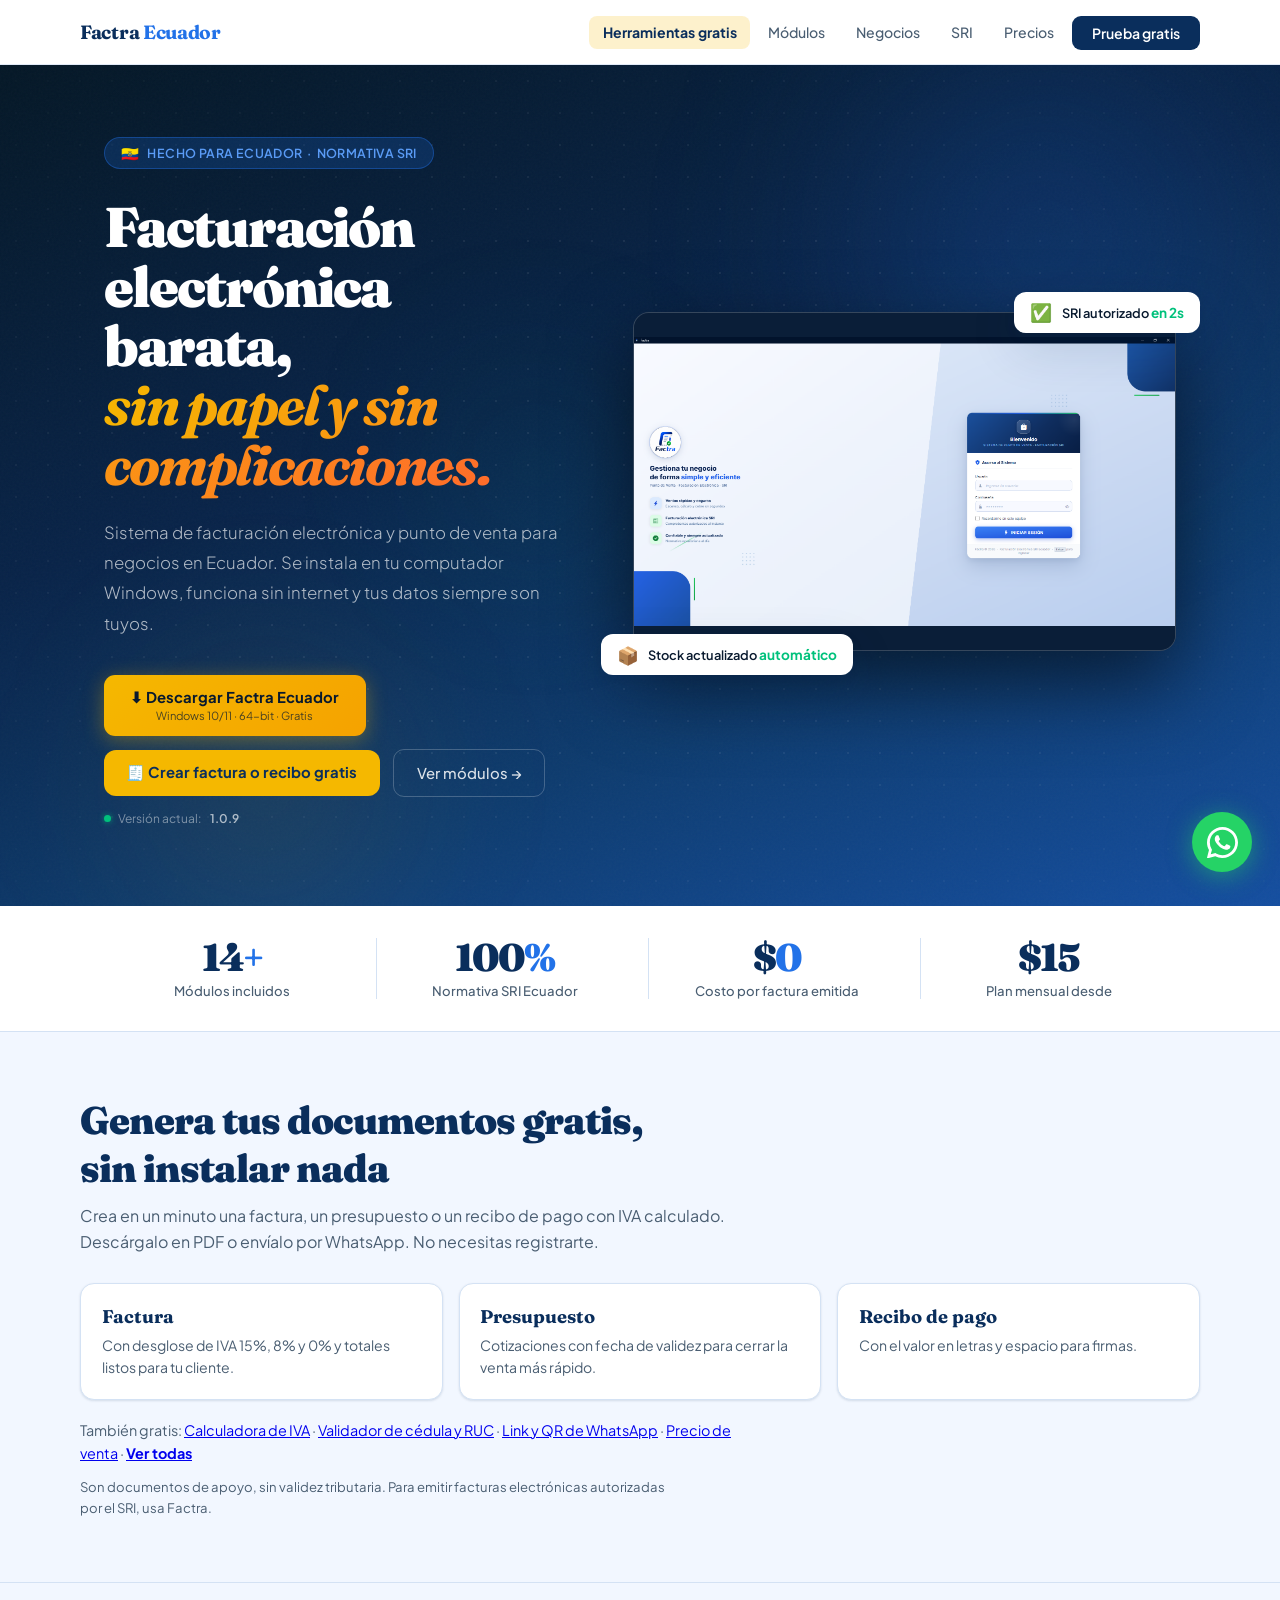
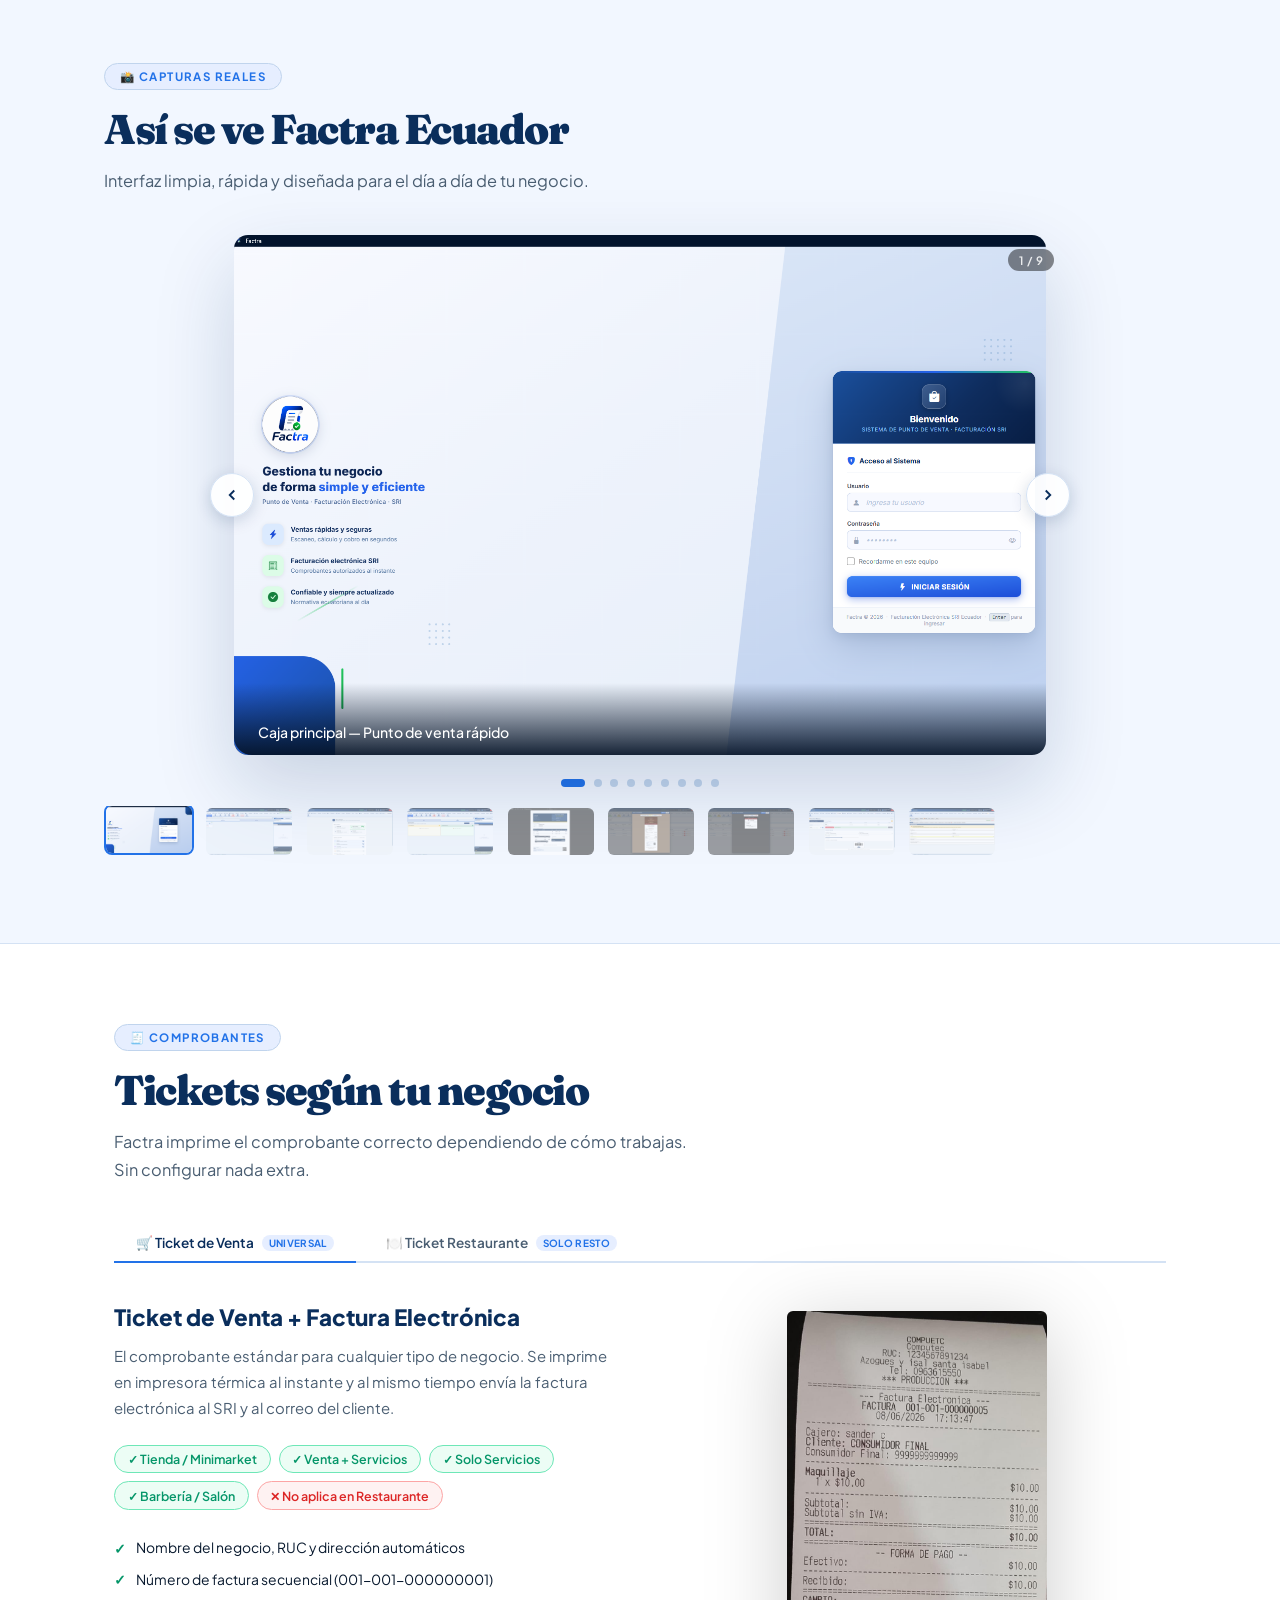
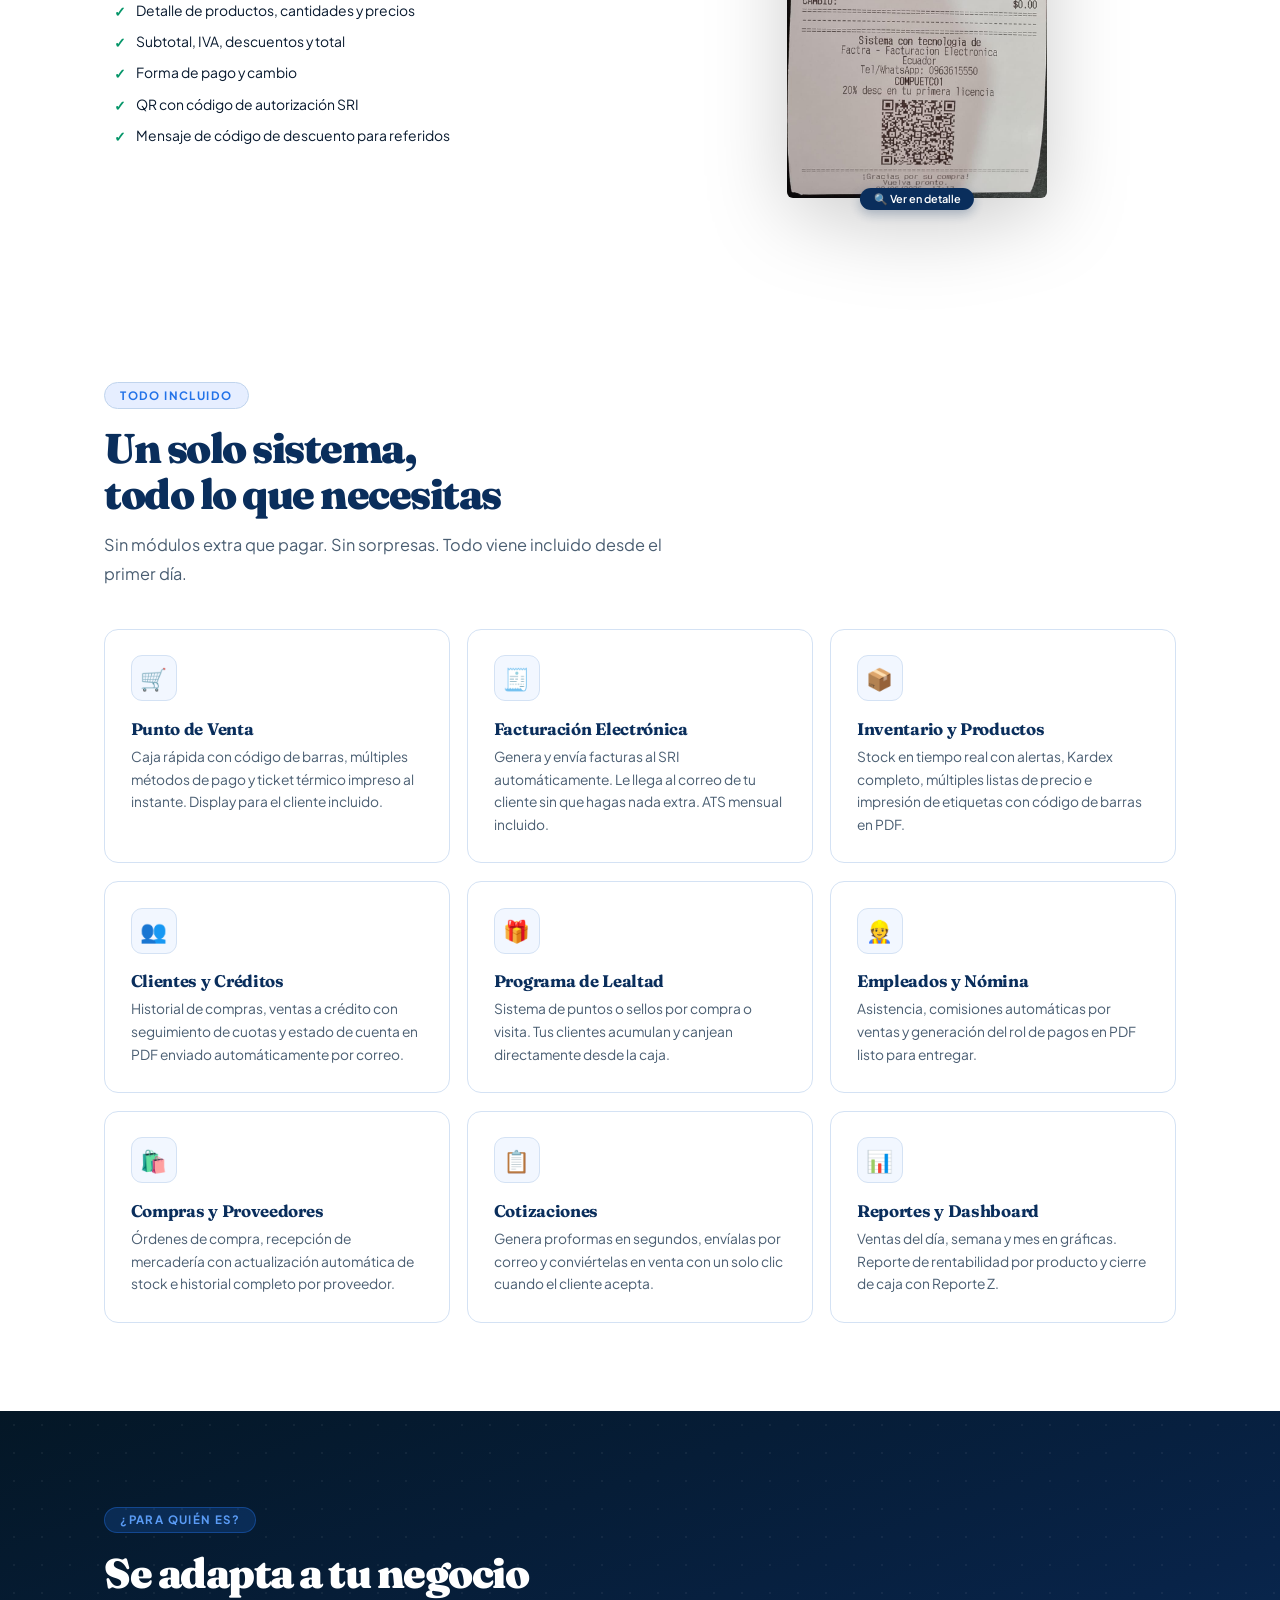
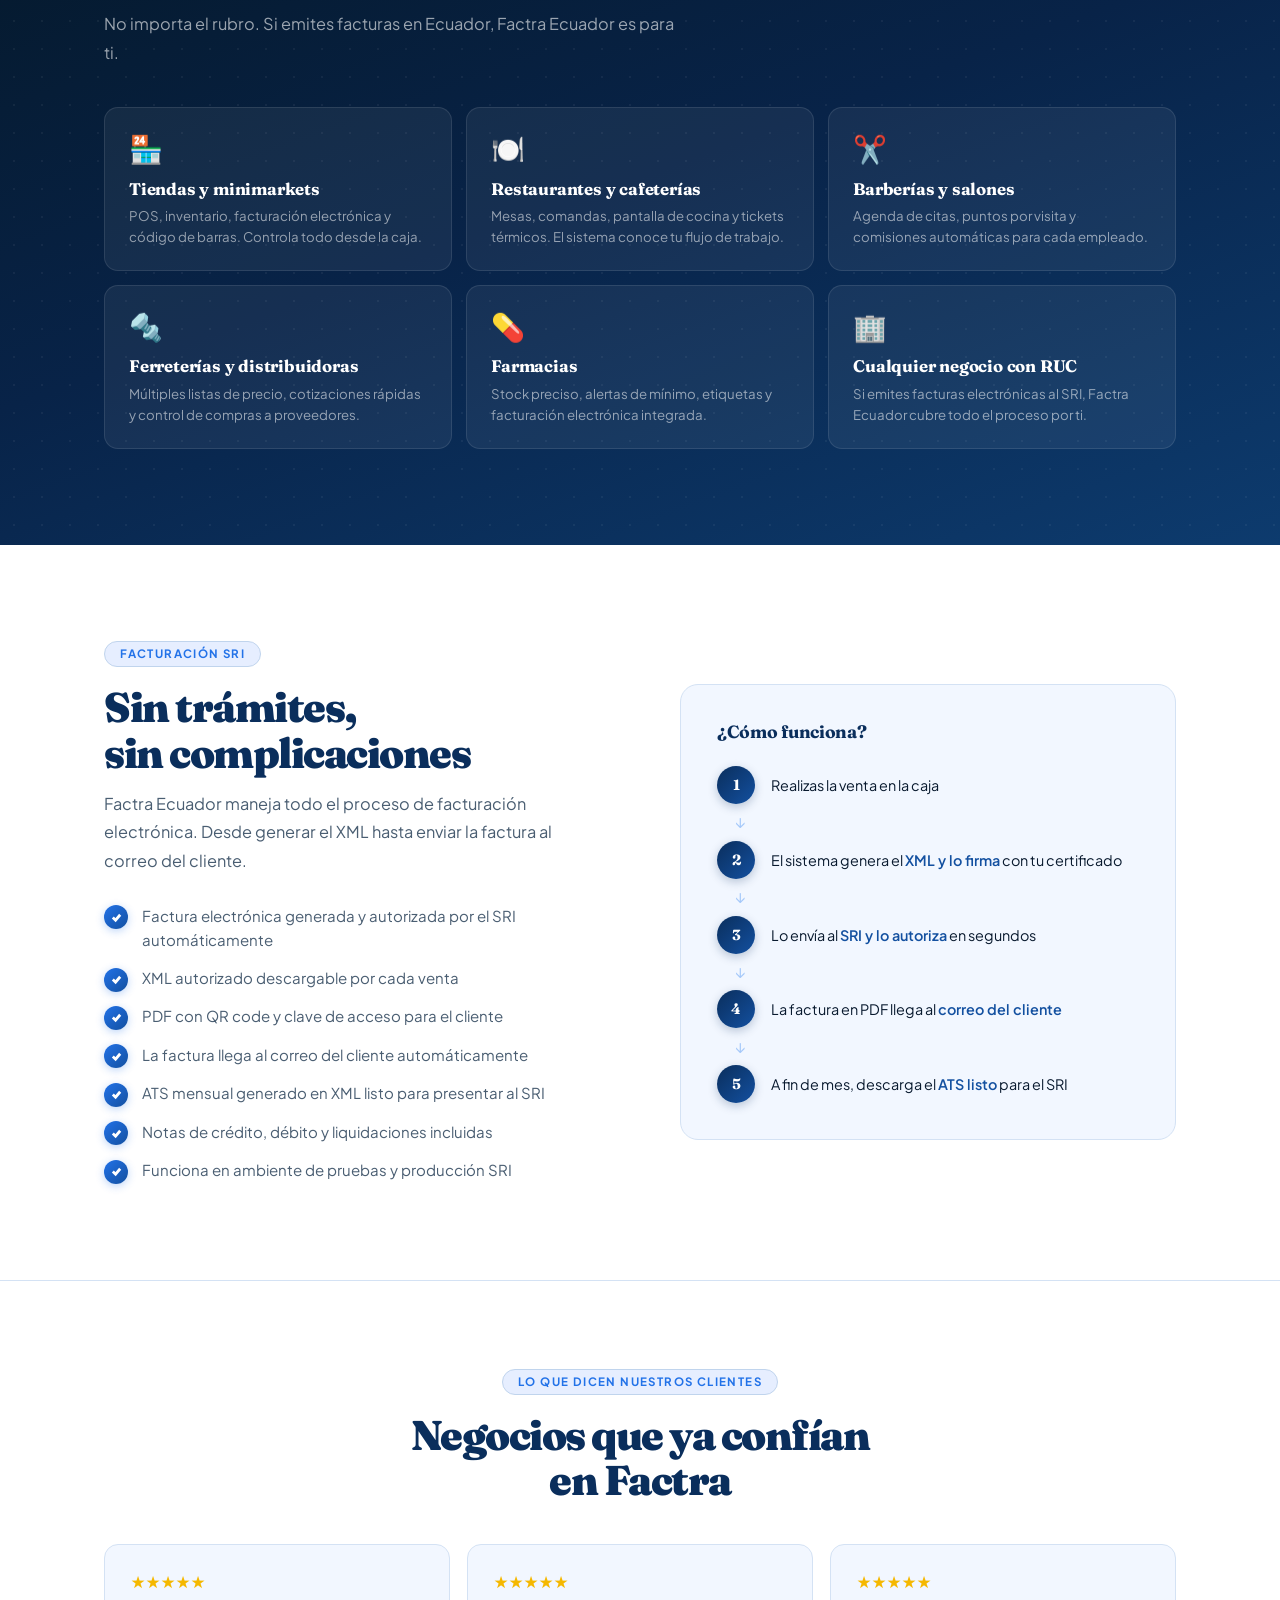
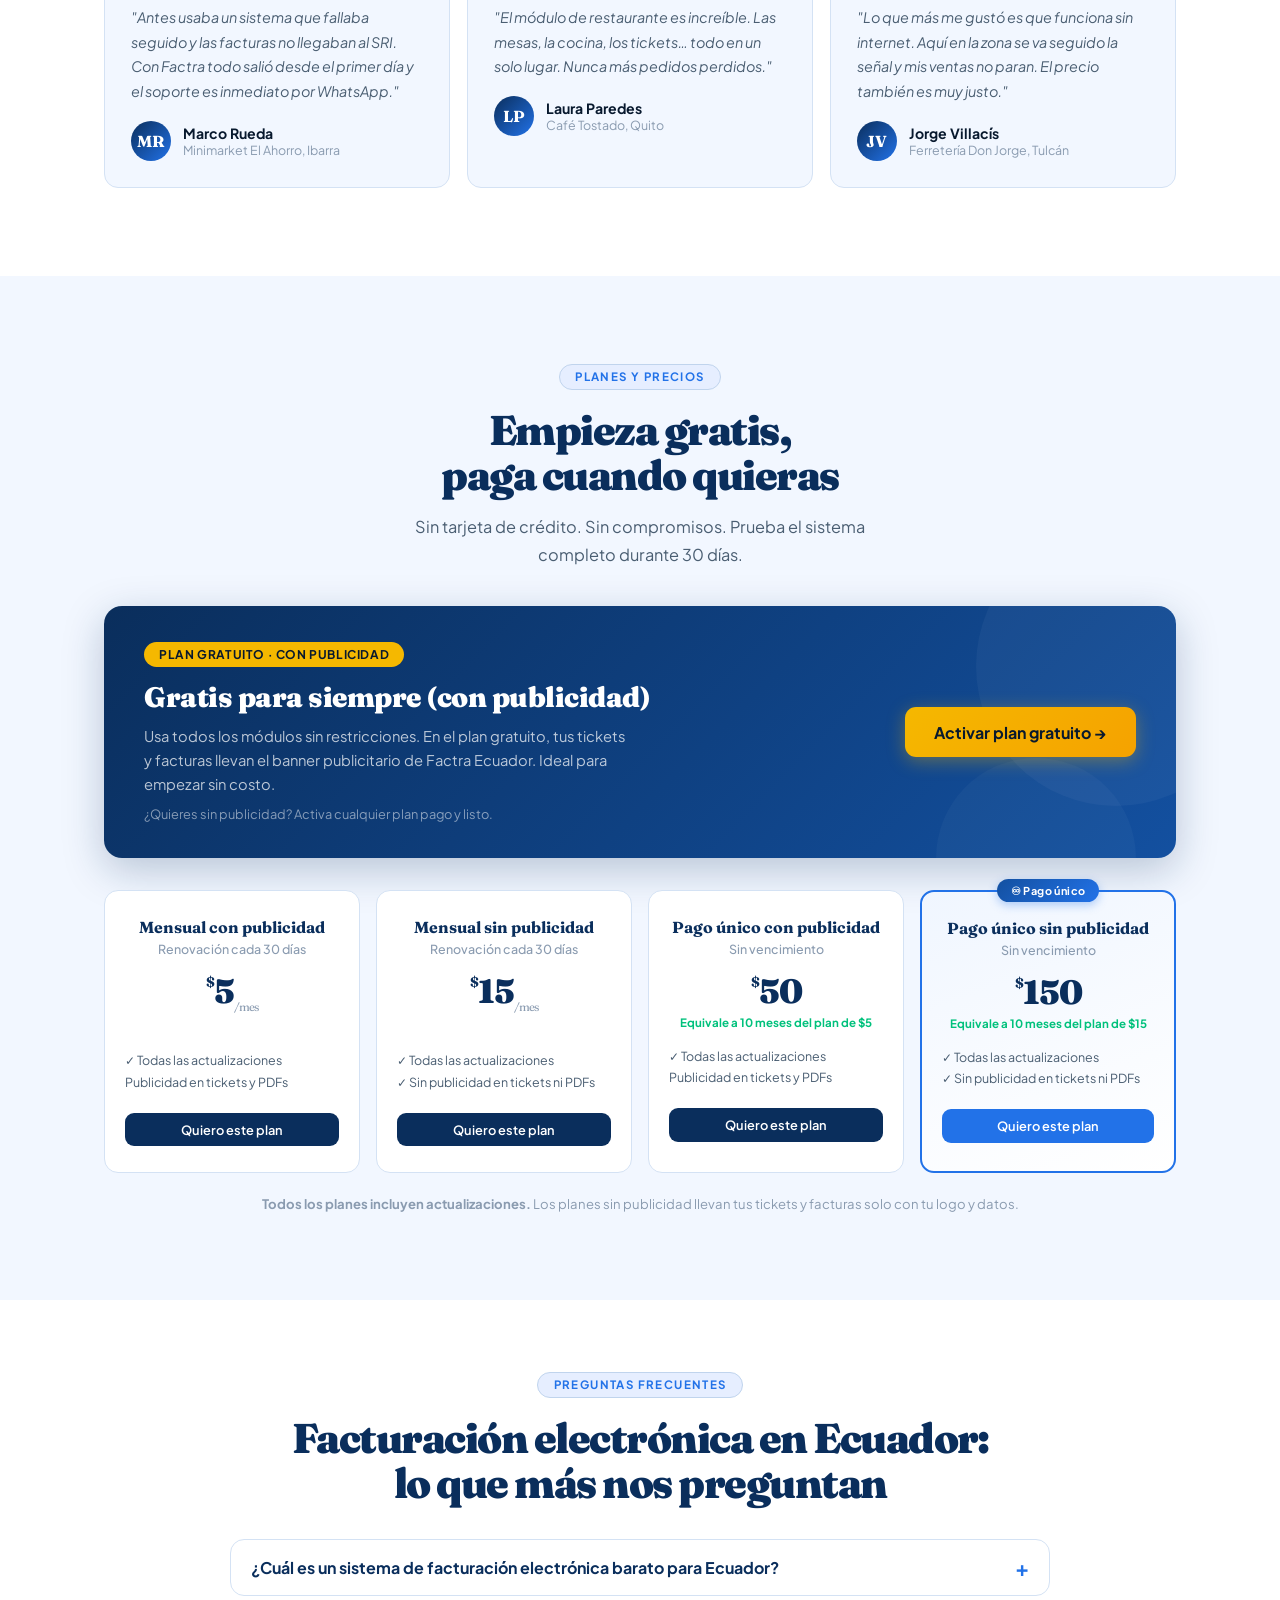
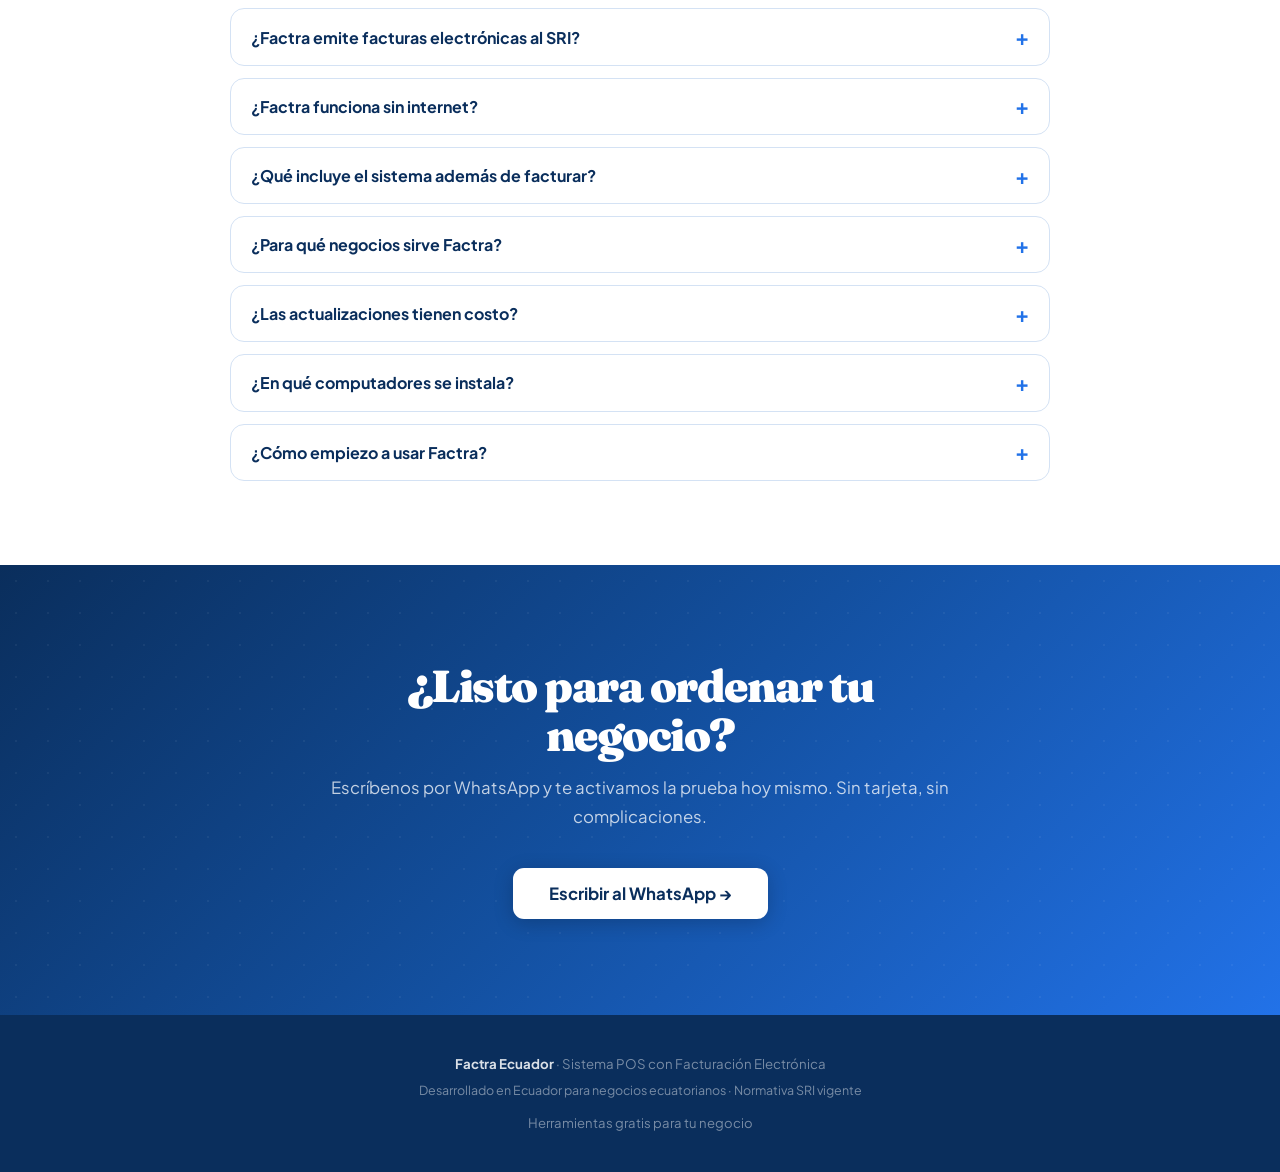
==== commit 3ae193de: "Add files via upload" ====
--- a/index.html
+++ b/index.html
@@ -10,22 +10,22 @@
 <meta name="geo.region" content="EC">
 <meta name="geo.placename" content="Ecuador">
 <meta name="theme-color" content="#0A2E5C">
-<link rel="canonical" href="https://factra-five.vercel.app/">
-<link rel="alternate" hreflang="es-EC" href="https://factra-five.vercel.app/">
-<link rel="alternate" hreflang="x-default" href="https://factra-five.vercel.app/">
+<link rel="canonical" href="https://factraecuador.site/">
+<link rel="alternate" hreflang="es-EC" href="https://factraecuador.site/">
+<link rel="alternate" hreflang="x-default" href="https://factraecuador.site/">
 <meta property="og:type" content="website">
 <meta property="og:locale" content="es_EC">
 <meta property="og:site_name" content="Factra Ecuador">
 <meta property="og:title" content="Facturación Electrónica Barata para Ecuador desde $5 | Factra">
 <meta property="og:description" content="Facturación electrónica y punto de venta para Ecuador desde $5/mes. Factura al SRI, controla inventario y vende sin internet. Actualizaciones incluidas.">
-<meta property="og:url" content="https://factra-five.vercel.app/">
-<meta property="og:image" content="https://factra-five.vercel.app/assets/screenshots/01.png">
+<meta property="og:url" content="https://factraecuador.site/">
+<meta property="og:image" content="https://factraecuador.site/assets/screenshots/01.png">
 <meta property="og:image:alt" content="Pantalla del punto de venta Factra Ecuador">
 <meta name="twitter:card" content="summary_large_image">
 <meta name="twitter:title" content="Facturación Electrónica Barata para Ecuador desde $5 | Factra">
 <meta name="twitter:description" content="Facturación electrónica y punto de venta para Ecuador desde $5/mes. Factura al SRI, controla inventario y vende sin internet. Actualizaciones incluidas.">
-<meta name="twitter:image" content="https://factra-five.vercel.app/assets/screenshots/01.png">
-<script type="application/ld+json">{"@context": "https://schema.org", "@graph": [{"@type": "SoftwareApplication", "name": "Factra Ecuador", "alternateName": "Factra", "applicationCategory": "BusinessApplication", "operatingSystem": "Windows 10, Windows 11", "description": "Facturación electrónica y punto de venta para Ecuador desde $5/mes. Factura al SRI, controla inventario y vende sin internet. Actualizaciones incluidas.", "url": "https://factra-five.vercel.app/", "image": "https://factra-five.vercel.app/assets/screenshots/01.png", "inLanguage": "es-EC", "areaServed": {"@type": "Country", "name": "Ecuador"}, "featureList": ["Facturación electrónica SRI", "Punto de venta", "Inventario y Kardex", "ATS mensual", "Notas de crédito y débito", "Funciona sin internet", "Cotizaciones", "Reportes y cierre de caja"], "offers": [{"@type": "Offer", "name": "Mensual con publicidad", "price": "5", "priceCurrency": "USD", "url": "https://factra-five.vercel.app/#precios"}, {"@type": "Offer", "name": "Mensual sin publicidad", "price": "15", "priceCurrency": "USD", "url": "https://factra-five.vercel.app/#precios"}, {"@type": "Offer", "name": "Pago único con publicidad", "price": "50", "priceCurrency": "USD", "url": "https://factra-five.vercel.app/#precios"}, {"@type": "Offer", "name": "Pago único sin publicidad", "price": "150", "priceCurrency": "USD", "url": "https://factra-five.vercel.app/#precios"}]}, {"@type": "WebSite", "name": "Factra Ecuador", "url": "https://factra-five.vercel.app/", "inLanguage": "es-EC"}, {"@type": "FAQPage", "mainEntity": [{"@type": "Question", "name": "¿Cuál es un sistema de facturación electrónica barato para Ecuador?", "acceptedAnswer": {"@type": "Answer", "text": "Factra Ecuador es un sistema de facturación electrónica y punto de venta para negocios ecuatorianos con planes desde $5 al mes (con publicidad en tickets y PDFs) o $15 al mes sin publicidad. También hay pago único: $50 con publicidad o $150 sin publicidad. Todos los planes incluyen actualizaciones."}}, {"@type": "Question", "name": "¿Factra emite facturas electrónicas al SRI?", "acceptedAnswer": {"@type": "Answer", "text": "Sí. Factra genera la factura electrónica y la envía al SRI automáticamente. Cada venta tiene su XML autorizado descargable y un PDF con código QR y clave de acceso, que además llega al correo de tu cliente. También incluye notas de crédito, notas de débito, liquidaciones y el ATS mensual en XML, y funciona en ambiente de pruebas y de producción del SRI."}}, {"@type": "Question", "name": "¿Factra funciona sin internet?", "acceptedAnswer": {"@type": "Answer", "text": "Sí. Factra se instala en tu computador con Windows, funciona sin internet y tus datos siempre son tuyos."}}, {"@type": "Question", "name": "¿Qué incluye el sistema además de facturar?", "acceptedAnswer": {"@type": "Answer", "text": "Punto de venta con código de barras y varios métodos de pago, inventario con Kardex y alertas de stock, clientes y ventas a crédito, compras a proveedores, cotizaciones, reportes de ventas y cierre de caja con Reporte Z, sistema de puntos o sellos para clientes, y control de empleados con asistencia y comisiones. Sin módulos extra que pagar."}}, {"@type": "Question", "name": "¿Para qué negocios sirve Factra?", "acceptedAnswer": {"@type": "Answer", "text": "Para tiendas y minimarkets, restaurantes y cafeterías (con mesas y comanda de cocina), barberías y salones (con agenda de citas), ferreterías y distribuidoras, farmacias y cualquier negocio con RUC que emita facturas en Ecuador."}}, {"@type": "Question", "name": "¿Las actualizaciones tienen costo?", "acceptedAnswer": {"@type": "Answer", "text": "No. Todos los planes, mensuales y de pago único, incluyen las actualizaciones. Cuando hay una versión nueva, Factra te avisa dentro del programa y te lleva a esta página para descargarla."}}, {"@type": "Question", "name": "¿En qué computadores se instala?", "acceptedAnswer": {"@type": "Answer", "text": "En computadores con Windows 10 u 11 de 64 bits."}}, {"@type": "Question", "name": "¿Cómo empiezo a usar Factra?", "acceptedAnswer": {"@type": "Answer", "text": "Descarga Factra desde esta página o escríbenos por WhatsApp y te ayudamos a activar tu plan."}}]}]}</script>
+<meta name="twitter:image" content="https://factraecuador.site/assets/screenshots/01.png">
+<script type="application/ld+json">{"@context": "https://schema.org", "@graph": [{"@type": "SoftwareApplication", "name": "Factra Ecuador", "alternateName": "Factra", "applicationCategory": "BusinessApplication", "operatingSystem": "Windows 10, Windows 11", "description": "Facturación electrónica y punto de venta para Ecuador desde $5/mes. Factura al SRI, controla inventario y vende sin internet. Actualizaciones incluidas.", "url": "https://factraecuador.site/", "image": "https://factraecuador.site/assets/screenshots/01.png", "inLanguage": "es-EC", "areaServed": {"@type": "Country", "name": "Ecuador"}, "featureList": ["Facturación electrónica SRI", "Punto de venta", "Inventario y Kardex", "ATS mensual", "Notas de crédito y débito", "Funciona sin internet", "Cotizaciones", "Reportes y cierre de caja"], "offers": [{"@type": "Offer", "name": "Mensual con publicidad", "price": "5", "priceCurrency": "USD", "url": "https://factraecuador.site/#precios"}, {"@type": "Offer", "name": "Mensual sin publicidad", "price": "15", "priceCurrency": "USD", "url": "https://factraecuador.site/#precios"}, {"@type": "Offer", "name": "Pago único con publicidad", "price": "50", "priceCurrency": "USD", "url": "https://factraecuador.site/#precios"}, {"@type": "Offer", "name": "Pago único sin publicidad", "price": "150", "priceCurrency": "USD", "url": "https://factraecuador.site/#precios"}]}, {"@type": "WebSite", "name": "Factra Ecuador", "url": "https://factraecuador.site/", "inLanguage": "es-EC"}, {"@type": "FAQPage", "mainEntity": [{"@type": "Question", "name": "¿Cuál es un sistema de facturación electrónica barato para Ecuador?", "acceptedAnswer": {"@type": "Answer", "text": "Factra Ecuador es un sistema de facturación electrónica y punto de venta para negocios ecuatorianos con planes desde $5 al mes (con publicidad en tickets y PDFs) o $15 al mes sin publicidad. También hay pago único: $50 con publicidad o $150 sin publicidad. Todos los planes incluyen actualizaciones."}}, {"@type": "Question", "name": "¿Factra emite facturas electrónicas al SRI?", "acceptedAnswer": {"@type": "Answer", "text": "Sí. Factra genera la factura electrónica y la envía al SRI automáticamente. Cada venta tiene su XML autorizado descargable y un PDF con código QR y clave de acceso, que además llega al correo de tu cliente. También incluye notas de crédito, notas de débito, liquidaciones y el ATS mensual en XML, y funciona en ambiente de pruebas y de producción del SRI."}}, {"@type": "Question", "name": "¿Factra funciona sin internet?", "acceptedAnswer": {"@type": "Answer", "text": "Sí. Factra se instala en tu computador con Windows, funciona sin internet y tus datos siempre son tuyos."}}, {"@type": "Question", "name": "¿Qué incluye el sistema además de facturar?", "acceptedAnswer": {"@type": "Answer", "text": "Punto de venta con código de barras y varios métodos de pago, inventario con Kardex y alertas de stock, clientes y ventas a crédito, compras a proveedores, cotizaciones, reportes de ventas y cierre de caja con Reporte Z, sistema de puntos o sellos para clientes, y control de empleados con asistencia y comisiones. Sin módulos extra que pagar."}}, {"@type": "Question", "name": "¿Para qué negocios sirve Factra?", "acceptedAnswer": {"@type": "Answer", "text": "Para tiendas y minimarkets, restaurantes y cafeterías (con mesas y comanda de cocina), barberías y salones (con agenda de citas), ferreterías y distribuidoras, farmacias y cualquier negocio con RUC que emita facturas en Ecuador."}}, {"@type": "Question", "name": "¿Las actualizaciones tienen costo?", "acceptedAnswer": {"@type": "Answer", "text": "No. Todos los planes, mensuales y de pago único, incluyen las actualizaciones. Cuando hay una versión nueva, Factra te avisa dentro del programa y te lleva a esta página para descargarla."}}, {"@type": "Question", "name": "¿En qué computadores se instala?", "acceptedAnswer": {"@type": "Answer", "text": "En computadores con Windows 10 u 11 de 64 bits."}}, {"@type": "Question", "name": "¿Cómo empiezo a usar Factra?", "acceptedAnswer": {"@type": "Answer", "text": "Descarga Factra desde esta página o escríbenos por WhatsApp y te ayudamos a activar tu plan."}}]}]}</script>
 <link href="https://fonts.googleapis.com/css2?family=Plus+Jakarta+Sans:ital,wght@0,300;0,400;0,500;0,600;0,700;0,800;1,300&family=Fraunces:ital,opsz,wght@0,9..144,300;0,9..144,700;0,9..144,900;1,9..144,700&display=swap" rel="stylesheet">
 <style>
 *{margin:0;padding:0;box-sizing:border-box}
@@ -582,6 +582,22 @@
 .faq-item[open] summary::after{content:'\2013'}
 .faq-item[open]{border-color:var(--azul3)}
 .faq-item p{padding:0 1.25rem 1.15rem;color:var(--texto3);line-height:1.7;font-size:.93rem;margin:0}
+
+/* ── HERRAMIENTA GRATIS ── */
+.nav-links a.nav-tool{color:var(--azul);font-weight:700;background:rgba(245,184,0,.2)}
+.btn-tool{display:inline-flex;align-items:center;gap:.45rem;background:var(--acento);color:var(--azul);font-weight:700;font-size:.93rem;padding:.85rem 1.4rem;border-radius:12px;text-decoration:none;transition:transform .15s,box-shadow .2s}
+.btn-tool:hover{transform:translateY(-2px);box-shadow:0 8px 22px rgba(245,184,0,.35)}
+.tool-section{padding:4rem 1.5rem;background:var(--claro)}
+.tool-inner{max-width:1120px;margin:0 auto}
+.tool-inner h2{font-family:'Fraunces',serif;font-weight:900;font-size:clamp(1.7rem,3.4vw,2.4rem);color:var(--azul);letter-spacing:-1px;max-width:22ch}
+.tool-inner>p{color:var(--texto2);margin-top:.7rem;max-width:60ch;line-height:1.6}
+.tool-cards{display:grid;grid-template-columns:repeat(3,1fr);gap:1rem;margin-top:1.8rem}
+.tool-card{background:#fff;border:1px solid var(--borde);border-radius:var(--r);padding:1.3rem;text-decoration:none;color:inherit;box-shadow:var(--shadow-sm);transition:box-shadow .2s,border-color .2s}
+.tool-card:hover{box-shadow:var(--shadow-md);border-color:var(--azul4)}
+.tool-card b{font-family:'Fraunces',serif;font-size:1.15rem;color:var(--azul);display:block;margin-bottom:.35rem}
+.tool-card span{font-size:.88rem;color:var(--texto2);line-height:1.5}
+.tool-note{margin-top:1.2rem;font-size:.82rem;color:var(--texto3)}
+@media(max-width:760px){.tool-cards{grid-template-columns:1fr}}
 </style>
 <!-- Vercel Web Analytics -->
 <script>window.va = window.va || function () { (window.vaq = window.vaq || []).push(arguments); };</script>
@@ -601,6 +617,7 @@
       <span class="logo-text" id="logo-text">Factra <span>Ecuador</span></span>
     </a>
     <ul class="nav-links" id="navlinks">
+      <li><a href="herramientas" class="nav-tool">Herramientas gratis</a></li>
       <li><a href="#modulos">Módulos</a></li>
       <li><a href="#negocios">Negocios</a></li>
       <li><a href="#sri">SRI</a></li>
@@ -629,6 +646,7 @@
           <span class="btn-download-main" id="btn-download-main">⏳ Cargando...</span>
           <span class="btn-download-sub" id="btn-download-sub">Windows 10/11 · 64-bit</span>
         </a>
+        <a href="generador" class="btn-tool" id="btn-tool-hero">🧾 Crear factura o recibo gratis</a>
         <a href="#modulos" class="btn-ghost">Ver módulos →</a>
       </div>
       <div class="version-badge">
@@ -661,6 +679,21 @@
     <div class="stat-divider"><div class="stat-n">$15</div><div class="stat-l">Plan mensual desde</div></div>
   </div>
 </div>
+
+<!-- HERRAMIENTA GRATIS -->
+<section class="tool-section" id="herramienta">
+  <div class="tool-inner">
+    <h2>Genera tus documentos gratis, sin instalar nada</h2>
+    <p>Crea en un minuto una factura, un presupuesto o un recibo de pago con IVA calculado. Descárgalo en PDF o envíalo por WhatsApp. No necesitas registrarte.</p>
+    <div class="tool-cards">
+      <a class="tool-card" href="generador"><b>Factura</b><span>Con desglose de IVA 15%, 8% y 0% y totales listos para tu cliente.</span></a>
+      <a class="tool-card" href="generador#presupuesto"><b>Presupuesto</b><span>Cotizaciones con fecha de validez para cerrar la venta más rápido.</span></a>
+      <a class="tool-card" href="generador#recibo"><b>Recibo de pago</b><span>Con el valor en letras y espacio para firmas.</span></a>
+    </div>
+    <p class="tool-more" style="margin-top:1.2rem;font-size:.9rem;color:var(--texto2)">También gratis: <a href="calculadora-iva">Calculadora de IVA</a> · <a href="validador-cedula-ruc">Validador de cédula y RUC</a> · <a href="link-whatsapp">Link y QR de WhatsApp</a> · <a href="calculadora-precio-venta">Precio de venta</a> · <a href="herramientas"><b>Ver todas</b></a></p>
+    <p class="tool-note">Son documentos de apoyo, sin validez tributaria. Para emitir facturas electrónicas autorizadas por el SRI, usa Factra.</p>
+  </div>
+</section>
 
 <!-- GALERÍA / CARRUSEL -->
 <section class="galeria-section" id="galeria" style="display:none">
@@ -947,6 +980,7 @@
 <footer>
   <strong id="footer-nombre">Factra Ecuador</strong> · <span id="footer-tagline">Sistema POS con Facturación Electrónica</span><br>
   <span style="font-size:.78rem;display:block;margin-top:.2rem">Desarrollado en Ecuador para negocios ecuatorianos · Normativa SRI vigente</span>
+  <a href="herramientas" style="display:inline-block;margin-top:.5rem;font-size:.82rem;color:inherit">Herramientas gratis para tu negocio</a>
 </footer>
 
 <script>
@@ -1140,6 +1174,8 @@
 
 
 document.addEventListener('click', function(e){
+  var t = e.target.closest && e.target.closest('#btn-tool-hero');
+  if (t && typeof window.va === 'function') { try { window.va('event', { name: 'clic_generador_hero' }); } catch(_) {} }
   var a = e.target.closest && e.target.closest('#btn-download');
   if (a && typeof window.va === 'function') {
     try { window.va('event', { name: 'descarga_factra', data: { version: (document.getElementById('version-text')||{}).textContent || '' } }); } catch(_) {}
